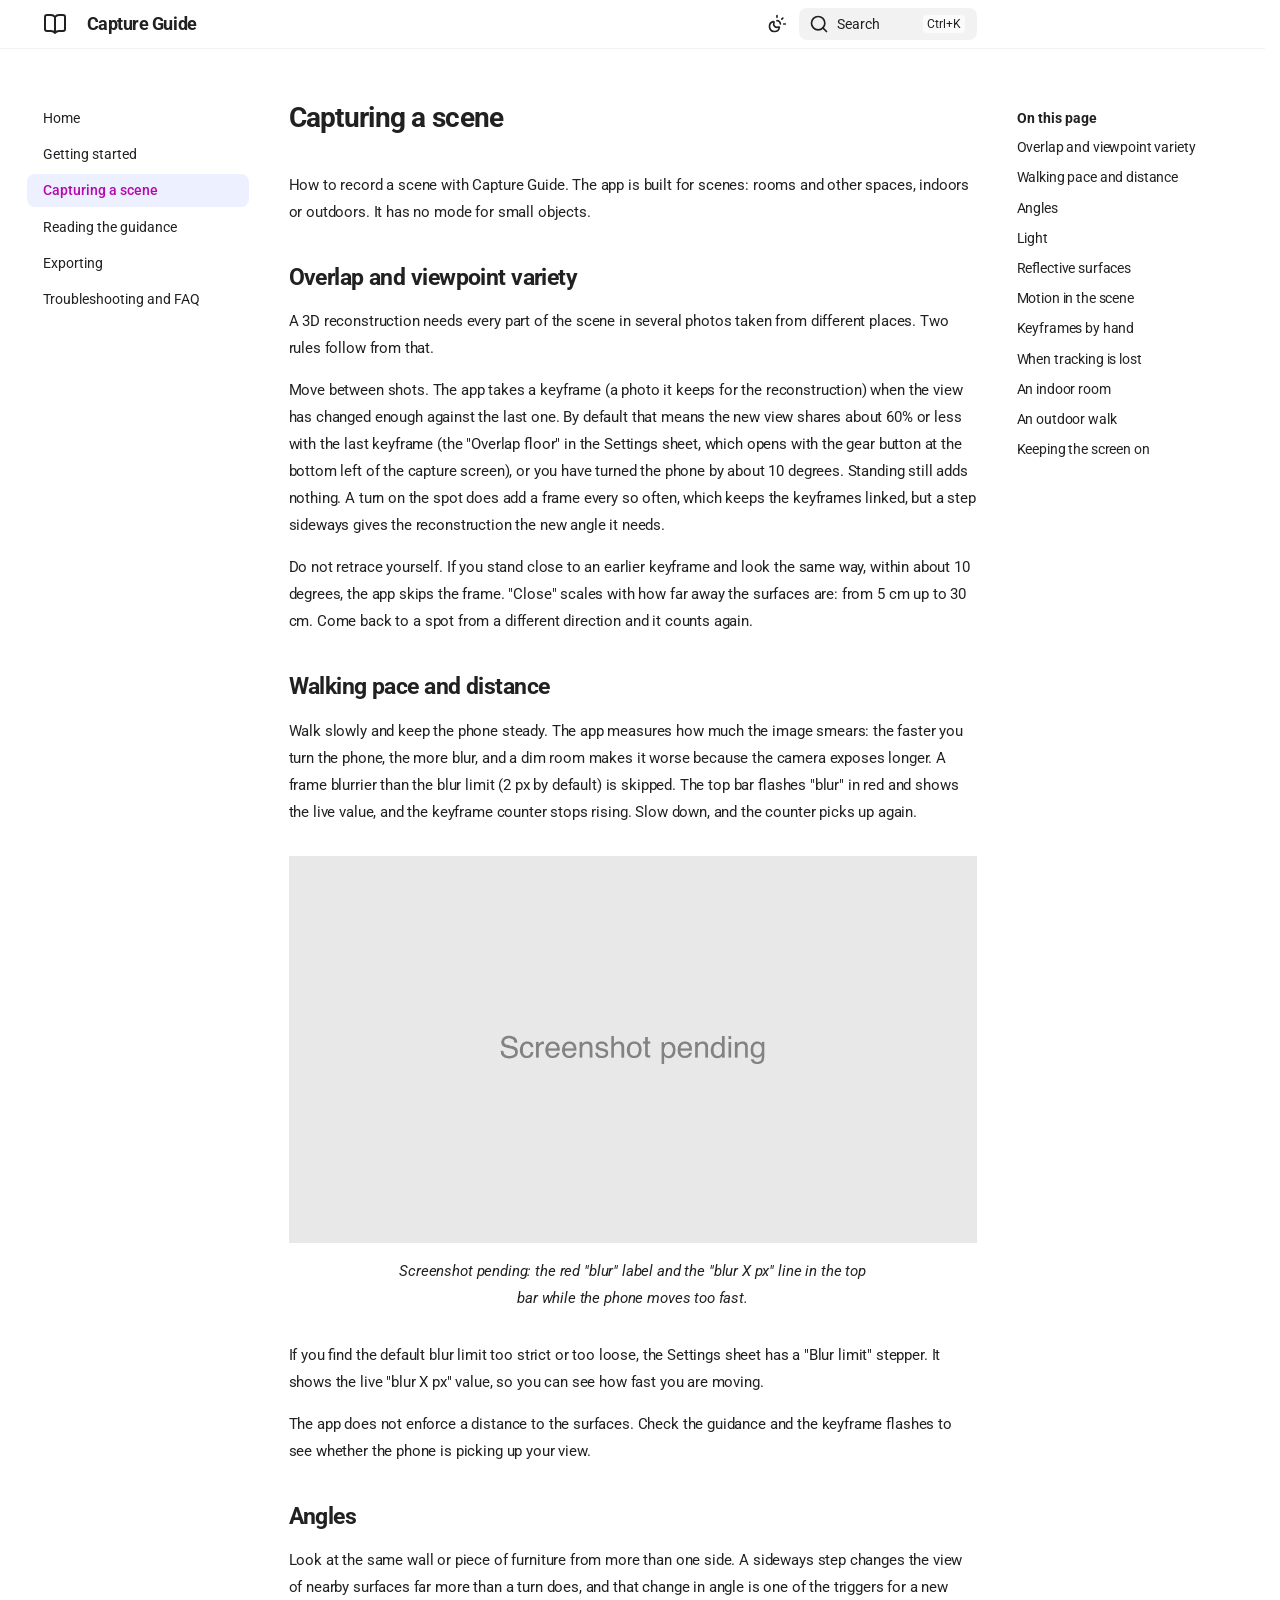
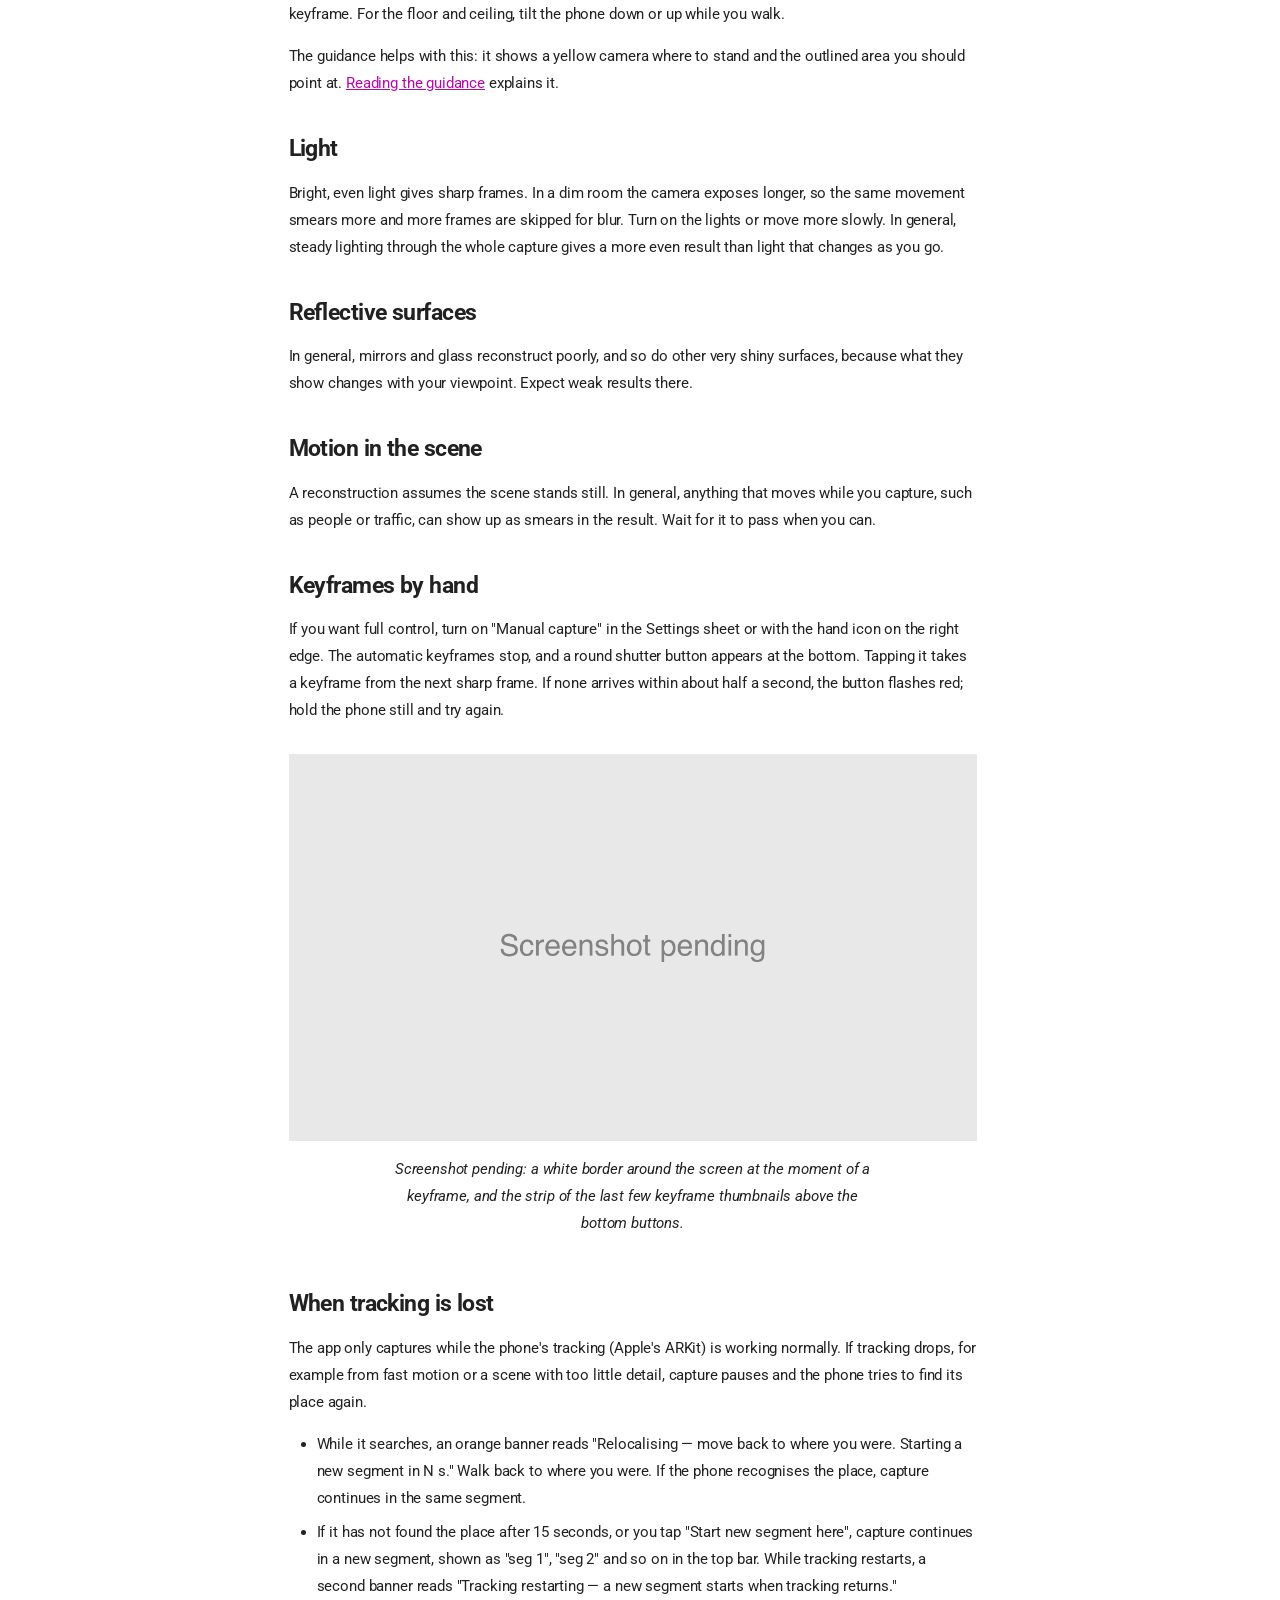
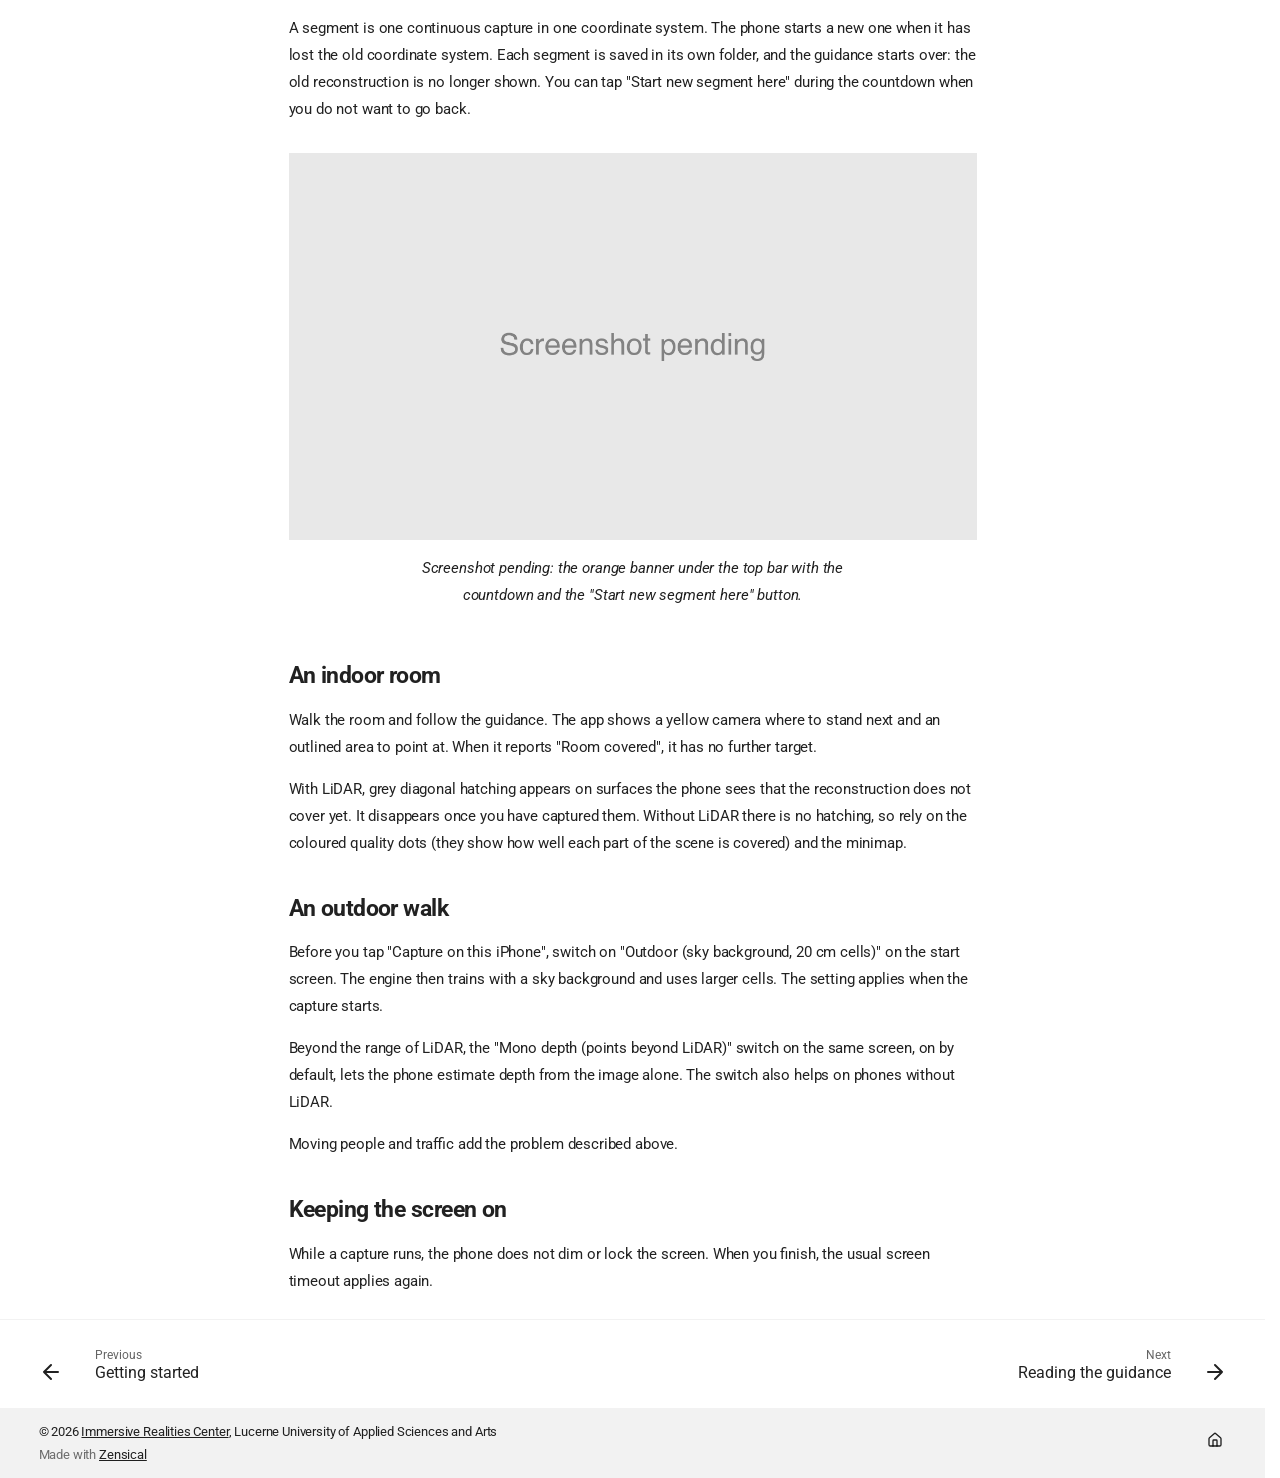
==== capturing/index.html @ 129e2738 "Publish ab36eaf" ====
<!doctype html>
<html lang="en" class="no-js">
  <head>
    
      <meta charset="utf-8">
      <meta name="viewport" content="width=device-width,initial-scale=1">
      
        <meta name="description" content="Live guidance on your iPhone for capturing scenes for 3D Gaussian Splatting.">
      
      
        <meta name="author" content="Immersive Realities Center, HSLU">
      
      
        <link rel="canonical" href="https://irc-hslu.github.io/capture-guide-docs/capturing/">
      
      
        <link rel="prev" href="../getting-started/">
      
      
        <link rel="next" href="../guidance/">
      
      
        
      
      
      <link rel="icon" href="../assets/favicon.svg">
      <meta name="generator" content="zensical-0.0.68">
    
    
      
        <title>Capturing a scene - Capture Guide</title>
      
    
    
      
        
      
      <link rel="stylesheet" href="../assets/stylesheets/modern/main.595f2bf5.min.css">
      
        
          
        
        <link rel="stylesheet" href="../assets/stylesheets/modern/palette.b27955a4.min.css">
      
      


    
    
      
    
    
      
        
        
        <link rel="preconnect" href="https://fonts.gstatic.com" crossorigin>
        <link rel="stylesheet" href="https://fonts.googleapis.com/css?family=Roboto:300,300i,400,400i,500,500i,700,700i%7CRoboto+Mono:400,400i,700,700i&amp;display=fallback">
        <style>:root{--md-text-font:"Roboto";--md-code-font:"Roboto Mono"}</style>
      
    
    
      <link rel="stylesheet" href="../stylesheets/irc.css">
    
    <script>__md_scope=new URL("..",location),__md_scope.pathname.endsWith("/")||(__md_scope=new URL(__md_scope.pathname+"/",location)),__md_hash=e=>[...e].reduce(((e,t)=>(e<<5)-e+t.charCodeAt(0)),0),__md_get=(e,t=localStorage,_=__md_scope)=>JSON.parse(t.getItem(_.pathname+"."+e)),__md_set=(e,t,_=localStorage,a=__md_scope)=>{try{_.setItem(a.pathname+"."+e,JSON.stringify(t))}catch(e){}},document.documentElement.setAttribute("data-platform",navigator.platform)</script>
    
      

    
    
  </head>
  
  
    
    
      
    
    
    
    
    <body dir="ltr" data-md-color-scheme="default" data-md-color-primary="custom" data-md-color-accent="custom">
  
    
    <input class="md-toggle" data-md-toggle="drawer" type="checkbox" id="__drawer" autocomplete="off">
    <input class="md-toggle" data-md-toggle="search" type="checkbox" id="__search" autocomplete="off">
    <label class="md-overlay" for="__drawer" aria-hidden="true"></label>
    <div data-md-component="skip">
      <a href="#__skip" class="md-skip">
        Skip to content
      </a>
    </div>
    <div data-md-component="announce">
      
    </div>
    
    
      

  

<header class="md-header md-header--shadow" data-md-component="header">
  <nav class="md-header__inner md-grid" aria-label="Header">
    <a href="./.." title="Capture Guide" class="md-header__button md-logo" aria-label="Capture Guide" data-md-component="logo">
      
  
  <svg xmlns="http://www.w3.org/2000/svg" fill="none" stroke="currentColor" stroke-linecap="round" stroke-linejoin="round" stroke-width="2" class="lucide lucide-book-open" viewBox="0 0 24 24"><path d="M12 5v16M20.001 19A2 2 0 0 0 22 17V5a2 2 0 0 0-1.999-2L16 3.002A5 5 0 0 0 12 5a5 5 0 0 0-4-2H4a2 2 0 0 0-2 2v12a2 2 0 0 0 1.999 2H8a5 5 0 0 1 4 2 5 5 0 0 1 4-2z"/></svg>

    </a>
    <label class="md-header__button md-icon" for="__drawer" aria-label="Navigation">
      
      <svg xmlns="http://www.w3.org/2000/svg" fill="none" stroke="currentColor" stroke-linecap="round" stroke-linejoin="round" stroke-width="2" class="lucide lucide-menu" viewBox="0 0 24 24"><path d="M4 5h16M4 12h16M4 19h16"/></svg>
    </label>
    <div class="md-header__title" data-md-component="header-title">
      <div class="md-header__ellipsis">
        <div class="md-header__topic">
          <span class="md-ellipsis">
            Capture Guide
          </span>
        </div>
        <div class="md-header__topic" data-md-component="header-topic">
          <span class="md-ellipsis">
            
              Capturing a scene
            
          </span>
        </div>
      </div>
    </div>
    
      
        <form class="md-header__option" data-md-component="palette">
  
    
    
    
    <input class="md-option" data-md-color-media="(prefers-color-scheme)" data-md-color-scheme="default" data-md-color-primary="custom" data-md-color-accent="custom"  aria-label="Switch to light mode"  type="radio" name="__palette" id="__palette_0">
    
      <label class="md-header__button md-icon" title="Switch to light mode" for="__palette_1" hidden>
        <svg xmlns="http://www.w3.org/2000/svg" fill="none" stroke="currentColor" stroke-linecap="round" stroke-linejoin="round" stroke-width="2" class="lucide lucide-sun-moon" viewBox="0 0 24 24"><path d="M12 2v2M14.837 16.385a6 6 0 1 1-7.223-7.222c.624-.147.97.66.715 1.248a4 4 0 0 0 5.26 5.259c.589-.255 1.396.09 1.248.715M16 12a4 4 0 0 0-4-4M19 5l-1.256 1.256M20 12h2"/></svg>
      </label>
    
  
    
    
    
    <input class="md-option" data-md-color-media="(prefers-color-scheme: light)" data-md-color-scheme="default" data-md-color-primary="custom" data-md-color-accent="custom"  aria-label="Switch to dark mode"  type="radio" name="__palette" id="__palette_1">
    
      <label class="md-header__button md-icon" title="Switch to dark mode" for="__palette_2" hidden>
        <svg xmlns="http://www.w3.org/2000/svg" fill="none" stroke="currentColor" stroke-linecap="round" stroke-linejoin="round" stroke-width="2" class="lucide lucide-sun" viewBox="0 0 24 24"><circle cx="12" cy="12" r="4"/><path d="M12 2v2M12 20v2M4.93 4.93l1.41 1.41M17.66 17.66l1.41 1.41M2 12h2M20 12h2M6.34 17.66l-1.41 1.41M19.07 4.93l-1.41 1.41"/></svg>
      </label>
    
  
    
    
    
    <input class="md-option" data-md-color-media="(prefers-color-scheme: dark)" data-md-color-scheme="slate" data-md-color-primary="custom" data-md-color-accent="custom"  aria-label="Switch to system preference"  type="radio" name="__palette" id="__palette_2">
    
      <label class="md-header__button md-icon" title="Switch to system preference" for="__palette_0" hidden>
        <svg xmlns="http://www.w3.org/2000/svg" fill="none" stroke="currentColor" stroke-linecap="round" stroke-linejoin="round" stroke-width="2" class="lucide lucide-moon" viewBox="0 0 24 24"><path d="M20.985 12.486a9 9 0 1 1-9.473-9.472c.405-.022.617.46.402.803a6 6 0 0 0 8.268 8.268c.344-.215.825-.004.803.401"/></svg>
      </label>
    
  
</form>
      
    
    
      <script>var palette=__md_get("__palette");if(palette&&palette.color){if("(prefers-color-scheme)"===palette.color.media){var media=matchMedia("(prefers-color-scheme: light)"),input=document.querySelector(media.matches?"[data-md-color-media='(prefers-color-scheme: light)']":"[data-md-color-media='(prefers-color-scheme: dark)']");palette.color.media=input.getAttribute("data-md-color-media"),palette.color.scheme=input.getAttribute("data-md-color-scheme"),palette.color.primary=input.getAttribute("data-md-color-primary"),palette.color.accent=input.getAttribute("data-md-color-accent")}for(var[key,value]of Object.entries(palette.color))document.body.setAttribute("data-md-color-"+key,value)}</script>
    
    
    
      
      
        <label class="md-header__button md-icon" for="__search" aria-label="Search">
          
          <svg xmlns="http://www.w3.org/2000/svg" fill="none" stroke="currentColor" stroke-linecap="round" stroke-linejoin="round" stroke-width="2" class="lucide lucide-search" viewBox="0 0 24 24"><path d="m21 21-4.34-4.34"/><circle cx="11" cy="11" r="8"/></svg>
        </label>
        <div class="md-search" data-md-component="search" role="dialog" aria-label="Search">
  <button type="button" class="md-search__button">
    Search
  </button>
</div>
      
    
    <div class="md-header__source">
      
    </div>
  </nav>
  
</header>
    
    <div class="md-container" data-md-component="container">
      
      
        
          
        
      
      <main class="md-main" data-md-component="main">
        <div class="md-main__inner md-grid">
          
            
              
              <div class="md-sidebar md-sidebar--primary" data-md-component="sidebar" data-md-type="navigation" >
                <div class="md-sidebar__scrollwrap">
                  <div class="md-sidebar__inner">
                    



<nav class="md-nav md-nav--primary" aria-label="Navigation" data-md-level="0">
  <label class="md-nav__title" for="__drawer">
    <a href="./.." title="Capture Guide" class="md-nav__button md-logo" aria-label="Capture Guide" data-md-component="logo">
      
  
  <svg xmlns="http://www.w3.org/2000/svg" fill="none" stroke="currentColor" stroke-linecap="round" stroke-linejoin="round" stroke-width="2" class="lucide lucide-book-open" viewBox="0 0 24 24"><path d="M12 5v16M20.001 19A2 2 0 0 0 22 17V5a2 2 0 0 0-1.999-2L16 3.002A5 5 0 0 0 12 5a5 5 0 0 0-4-2H4a2 2 0 0 0-2 2v12a2 2 0 0 0 1.999 2H8a5 5 0 0 1 4 2 5 5 0 0 1 4-2z"/></svg>

    </a>
    Capture Guide
  </label>
  
  <ul class="md-nav__list" data-md-scrollfix>
    
      
      
  
  
  
  
    <li class="md-nav__item">
      <a href="./.." class="md-nav__link">
        
  
  
  <span class="md-ellipsis">
    
  
  Home

    
  </span>
  
  

      </a>
    </li>
  

    
      
      
  
  
  
  
    <li class="md-nav__item">
      <a href="../getting-started/" class="md-nav__link">
        
  
  
  <span class="md-ellipsis">
    
  
  Getting started

    
  </span>
  
  

      </a>
    </li>
  

    
      
      
  
  
    
  
  
  
    <li class="md-nav__item md-nav__item--active">
      
      
      
      
        
      
      
        <label class="md-nav__link md-nav__link--active" for="__toc">
          
  
  
  <span class="md-ellipsis">
    
  
  Capturing a scene

    
  </span>
  
  

          <span class="md-nav__icon md-icon"></span>
        </label>
      
      <a href="././" class="md-nav__link md-nav__link--active">
        
  
  
  <span class="md-ellipsis">
    
  
  Capturing a scene

    
  </span>
  
  

      </a>
      
        


<nav class="md-nav md-nav--secondary" aria-label="On this page">
  
  
  
    
  
  
    <label class="md-nav__title" for="__toc">
      <span class="md-nav__icon md-icon"></span>
      On this page
    </label>
    <ul class="md-nav__list" data-md-component="toc" data-md-scrollfix>
      
        <li class="md-nav__item">
  <a href="#overlap-and-viewpoint-variety" class="md-nav__link">
    <span class="md-ellipsis">
      <span class="md-typeset">
        Overlap and viewpoint variety
      </span>
    </span>
  </a>
  
</li>
      
        <li class="md-nav__item">
  <a href="#walking-pace-and-distance" class="md-nav__link">
    <span class="md-ellipsis">
      <span class="md-typeset">
        Walking pace and distance
      </span>
    </span>
  </a>
  
</li>
      
        <li class="md-nav__item">
  <a href="#angles" class="md-nav__link">
    <span class="md-ellipsis">
      <span class="md-typeset">
        Angles
      </span>
    </span>
  </a>
  
</li>
      
        <li class="md-nav__item">
  <a href="#light" class="md-nav__link">
    <span class="md-ellipsis">
      <span class="md-typeset">
        Light
      </span>
    </span>
  </a>
  
</li>
      
        <li class="md-nav__item">
  <a href="#reflective-surfaces" class="md-nav__link">
    <span class="md-ellipsis">
      <span class="md-typeset">
        Reflective surfaces
      </span>
    </span>
  </a>
  
</li>
      
        <li class="md-nav__item">
  <a href="#motion-in-the-scene" class="md-nav__link">
    <span class="md-ellipsis">
      <span class="md-typeset">
        Motion in the scene
      </span>
    </span>
  </a>
  
</li>
      
        <li class="md-nav__item">
  <a href="#keyframes-by-hand" class="md-nav__link">
    <span class="md-ellipsis">
      <span class="md-typeset">
        Keyframes by hand
      </span>
    </span>
  </a>
  
</li>
      
        <li class="md-nav__item">
  <a href="#when-tracking-is-lost" class="md-nav__link">
    <span class="md-ellipsis">
      <span class="md-typeset">
        When tracking is lost
      </span>
    </span>
  </a>
  
</li>
      
        <li class="md-nav__item">
  <a href="#an-indoor-room" class="md-nav__link">
    <span class="md-ellipsis">
      <span class="md-typeset">
        An indoor room
      </span>
    </span>
  </a>
  
</li>
      
        <li class="md-nav__item">
  <a href="#an-outdoor-walk" class="md-nav__link">
    <span class="md-ellipsis">
      <span class="md-typeset">
        An outdoor walk
      </span>
    </span>
  </a>
  
</li>
      
        <li class="md-nav__item">
  <a href="#keeping-the-screen-on" class="md-nav__link">
    <span class="md-ellipsis">
      <span class="md-typeset">
        Keeping the screen on
      </span>
    </span>
  </a>
  
</li>
      
    </ul>
  
</nav>
      
    </li>
  

    
      
      
  
  
  
  
    <li class="md-nav__item">
      <a href="../guidance/" class="md-nav__link">
        
  
  
  <span class="md-ellipsis">
    
  
  Reading the guidance

    
  </span>
  
  

      </a>
    </li>
  

    
      
      
  
  
  
  
    <li class="md-nav__item">
      <a href="../exporting/" class="md-nav__link">
        
  
  
  <span class="md-ellipsis">
    
  
  Exporting

    
  </span>
  
  

      </a>
    </li>
  

    
      
      
  
  
  
  
    <li class="md-nav__item">
      <a href="../troubleshooting/" class="md-nav__link">
        
  
  
  <span class="md-ellipsis">
    
  
  Troubleshooting and FAQ

    
  </span>
  
  

      </a>
    </li>
  

    
  </ul>
</nav>
                  </div>
                </div>
              </div>
            
            
              
              <div class="md-sidebar md-sidebar--secondary" data-md-component="sidebar" data-md-type="toc" >
                <div class="md-sidebar__scrollwrap">
                  
                    
                    
                    
                      
                    
                    
                      <input class="md-nav__toggle md-toggle" type="checkbox" id="__toc">
                      <div class="md-sidebar-button__wrapper">
                        <label class="md-sidebar-button" for="__toc"></label>
                      </div>
                    
                  
                  <div class="md-sidebar__inner">
                    


<nav class="md-nav md-nav--secondary" aria-label="On this page">
  
  
  
    
  
  
    <label class="md-nav__title" for="__toc">
      <span class="md-nav__icon md-icon"></span>
      On this page
    </label>
    <ul class="md-nav__list" data-md-component="toc" data-md-scrollfix>
      
        <li class="md-nav__item">
  <a href="#overlap-and-viewpoint-variety" class="md-nav__link">
    <span class="md-ellipsis">
      <span class="md-typeset">
        Overlap and viewpoint variety
      </span>
    </span>
  </a>
  
</li>
      
        <li class="md-nav__item">
  <a href="#walking-pace-and-distance" class="md-nav__link">
    <span class="md-ellipsis">
      <span class="md-typeset">
        Walking pace and distance
      </span>
    </span>
  </a>
  
</li>
      
        <li class="md-nav__item">
  <a href="#angles" class="md-nav__link">
    <span class="md-ellipsis">
      <span class="md-typeset">
        Angles
      </span>
    </span>
  </a>
  
</li>
      
        <li class="md-nav__item">
  <a href="#light" class="md-nav__link">
    <span class="md-ellipsis">
      <span class="md-typeset">
        Light
      </span>
    </span>
  </a>
  
</li>
      
        <li class="md-nav__item">
  <a href="#reflective-surfaces" class="md-nav__link">
    <span class="md-ellipsis">
      <span class="md-typeset">
        Reflective surfaces
      </span>
    </span>
  </a>
  
</li>
      
        <li class="md-nav__item">
  <a href="#motion-in-the-scene" class="md-nav__link">
    <span class="md-ellipsis">
      <span class="md-typeset">
        Motion in the scene
      </span>
    </span>
  </a>
  
</li>
      
        <li class="md-nav__item">
  <a href="#keyframes-by-hand" class="md-nav__link">
    <span class="md-ellipsis">
      <span class="md-typeset">
        Keyframes by hand
      </span>
    </span>
  </a>
  
</li>
      
        <li class="md-nav__item">
  <a href="#when-tracking-is-lost" class="md-nav__link">
    <span class="md-ellipsis">
      <span class="md-typeset">
        When tracking is lost
      </span>
    </span>
  </a>
  
</li>
      
        <li class="md-nav__item">
  <a href="#an-indoor-room" class="md-nav__link">
    <span class="md-ellipsis">
      <span class="md-typeset">
        An indoor room
      </span>
    </span>
  </a>
  
</li>
      
        <li class="md-nav__item">
  <a href="#an-outdoor-walk" class="md-nav__link">
    <span class="md-ellipsis">
      <span class="md-typeset">
        An outdoor walk
      </span>
    </span>
  </a>
  
</li>
      
        <li class="md-nav__item">
  <a href="#keeping-the-screen-on" class="md-nav__link">
    <span class="md-ellipsis">
      <span class="md-typeset">
        Keeping the screen on
      </span>
    </span>
  </a>
  
</li>
      
    </ul>
  
</nav>
                  </div>
                </div>
              </div>
            
          
          
            <div class="md-content" data-md-component="content">
              
              <article class="md-content__inner md-typeset">
                <a id="__skip" tabindex="-1"></a>
                
                  


<h1 id="capturing-a-scene">Capturing a scene</h1>
<p>How to record a scene with Capture Guide. The app is built for scenes: rooms and other spaces, indoors or outdoors. It has no mode for small objects.</p>
<h2 id="overlap-and-viewpoint-variety">Overlap and viewpoint variety</h2>
<p>A 3D reconstruction needs every part of the scene in several photos taken from different places. Two rules follow from that.</p>
<p>Move between shots. The app takes a keyframe (a photo it keeps for the reconstruction) when the view has changed enough against the last one. By default that means the new view shares about 60% or less with the last keyframe (the "Overlap floor" in the Settings sheet, which opens with the gear button at the bottom left of the capture screen), or you have turned the phone by about 10 degrees. Standing still adds nothing. A turn on the spot does add a frame every so often, which keeps the keyframes linked, but a step sideways gives the reconstruction the new angle it needs.</p>
<p>Do not retrace yourself. If you stand close to an earlier keyframe and look the same way, within about 10 degrees, the app skips the frame. "Close" scales with how far away the surfaces are: from 5 cm up to 30 cm. Come back to a spot from a different direction and it counts again.</p>
<h2 id="walking-pace-and-distance">Walking pace and distance</h2>
<p>Walk slowly and keep the phone steady. The app measures how much the image smears: the faster you turn the phone, the more blur, and a dim room makes it worse because the camera exposes longer. A frame blurrier than the blur limit (2 px by default) is skipped. The top bar flashes "blur" in red and shows the live value, and the keyframe counter stops rising. Slow down, and the counter picks up again.</p>
<figure>
<p><img alt="Red blur flash in the top bar after a fast pan" loading="lazy" src="../img/capturing-blur-flash.png" /></p>
<figcaption>
<p>Screenshot pending: the red "blur" label and the "blur X px" line in the top bar while the phone moves too fast.</p>
</figcaption>
</figure>
<p>If you find the default blur limit too strict or too loose, the Settings sheet has a "Blur limit" stepper. It shows the live "blur X px" value, so you can see how fast you are moving.</p>
<p>The app does not enforce a distance to the surfaces. Check the guidance and the keyframe flashes to see whether the phone is picking up your view.</p>
<h2 id="angles">Angles</h2>
<p>Look at the same wall or piece of furniture from more than one side. A sideways step changes the view of nearby surfaces far more than a turn does, and that change in angle is one of the triggers for a new keyframe. For the floor and ceiling, tilt the phone down or up while you walk.</p>
<p>The guidance helps with this: it shows a yellow camera where to stand and the outlined area you should point at. <a href="../guidance/">Reading the guidance</a> explains it.</p>
<h2 id="light">Light</h2>
<p>Bright, even light gives sharp frames. In a dim room the camera exposes longer, so the same movement smears more and more frames are skipped for blur. Turn on the lights or move more slowly. In general, steady lighting through the whole capture gives a more even result than light that changes as you go.</p>
<h2 id="reflective-surfaces">Reflective surfaces</h2>
<p>In general, mirrors and glass reconstruct poorly, and so do other very shiny surfaces, because what they show changes with your viewpoint. Expect weak results there.</p>
<h2 id="motion-in-the-scene">Motion in the scene</h2>
<p>A reconstruction assumes the scene stands still. In general, anything that moves while you capture, such as people or traffic, can show up as smears in the result. Wait for it to pass when you can.</p>
<h2 id="keyframes-by-hand">Keyframes by hand</h2>
<p>If you want full control, turn on "Manual capture" in the Settings sheet or with the hand icon on the right edge. The automatic keyframes stop, and a round shutter button appears at the bottom. Tapping it takes a keyframe from the next sharp frame. If none arrives within about half a second, the button flashes red; hold the phone still and try again.</p>
<figure>
<p><img alt="Keyframe flash and thumbnails while walking" loading="lazy" src="../img/capturing-keyframe-pulse.png" /></p>
<figcaption>
<p>Screenshot pending: a white border around the screen at the moment of a keyframe, and the strip of the last few keyframe thumbnails above the bottom buttons.</p>
</figcaption>
</figure>
<h2 id="when-tracking-is-lost">When tracking is lost</h2>
<p>The app only captures while the phone's tracking (Apple's ARKit) is working normally. If tracking drops, for example from fast motion or a scene with too little detail, capture pauses and the phone tries to find its place again.</p>
<ul>
<li>While it searches, an orange banner reads "Relocalising — move back to where you were. Starting a new segment in N s." Walk back to where you were. If the phone recognises the place, capture continues in the same segment.</li>
<li>If it has not found the place after 15 seconds, or you tap "Start new segment here", capture continues in a new segment, shown as "seg 1", "seg 2" and so on in the top bar. While tracking restarts, a second banner reads "Tracking restarting — a new segment starts when tracking returns."</li>
</ul>
<p>A segment is one continuous capture in one coordinate system. The phone starts a new one when it has lost the old coordinate system. Each segment is saved in its own folder, and the guidance starts over: the old reconstruction is no longer shown. You can tap "Start new segment here" during the countdown when you do not want to go back.</p>
<figure>
<p><img alt="Orange relocalising banner with the start new segment button" loading="lazy" src="../img/capturing-relocalising.png" /></p>
<figcaption>
<p>Screenshot pending: the orange banner under the top bar with the countdown and the "Start new segment here" button.</p>
</figcaption>
</figure>
<h2 id="an-indoor-room">An indoor room</h2>
<p>Walk the room and follow the guidance. The app shows a yellow camera where to stand next and an outlined area to point at. When it reports "Room covered", it has no further target.</p>
<p>With LiDAR, grey diagonal hatching appears on surfaces the phone sees that the reconstruction does not cover yet. It disappears once you have captured them. Without LiDAR there is no hatching, so rely on the coloured quality dots (they show how well each part of the scene is covered) and the minimap.</p>
<h2 id="an-outdoor-walk">An outdoor walk</h2>
<p>Before you tap "Capture on this iPhone", switch on "Outdoor (sky background, 20 cm cells)" on the start screen. The engine then trains with a sky background and uses larger cells. The setting applies when the capture starts.</p>
<p>Beyond the range of LiDAR, the "Mono depth (points beyond LiDAR)" switch on the same screen, on by default, lets the phone estimate depth from the image alone. The switch also helps on phones without LiDAR.</p>
<p>Moving people and traffic add the problem described above.</p>
<h2 id="keeping-the-screen-on">Keeping the screen on</h2>
<p>While a capture runs, the phone does not dim or lock the screen. When you finish, the usual screen timeout applies again.</p>














                
              </article>
            </div>
          
          
<script>var target=document.getElementById(location.hash.slice(1));target&&target.name&&(target.checked=target.name.startsWith("__tabbed_"))</script>
        </div>
        
          <button type="button" class="md-top md-icon" data-md-component="top" hidden>
  
  <svg xmlns="http://www.w3.org/2000/svg" fill="none" stroke="currentColor" stroke-linecap="round" stroke-linejoin="round" stroke-width="2" class="lucide lucide-circle-arrow-up" viewBox="0 0 24 24"><circle cx="12" cy="12" r="10"/><path d="m16 12-4-4-4 4M12 16V8"/></svg>
  Back to top
</button>
        
      </main>
      
        <footer class="md-footer">
  
    
      
      <nav class="md-footer__inner md-grid" aria-label="Footer" >
        
          
          <a href="../getting-started/" class="md-footer__link md-footer__link--prev" aria-label="Previous: Getting started">
            <div class="md-footer__button md-icon">
              
              <svg xmlns="http://www.w3.org/2000/svg" fill="none" stroke="currentColor" stroke-linecap="round" stroke-linejoin="round" stroke-width="2" class="lucide lucide-arrow-left" viewBox="0 0 24 24"><path d="m12 19-7-7 7-7M19 12H5"/></svg>
            </div>
            <div class="md-footer__title">
              <span class="md-footer__direction">
                Previous
              </span>
              <div class="md-ellipsis">
                Getting started
              </div>
            </div>
          </a>
        
        
          
          <a href="../guidance/" class="md-footer__link md-footer__link--next" aria-label="Next: Reading the guidance">
            <div class="md-footer__title">
              <span class="md-footer__direction">
                Next
              </span>
              <div class="md-ellipsis">
                Reading the guidance
              </div>
            </div>
            <div class="md-footer__button md-icon">
              
              <svg xmlns="http://www.w3.org/2000/svg" fill="none" stroke="currentColor" stroke-linecap="round" stroke-linejoin="round" stroke-width="2" class="lucide lucide-arrow-right" viewBox="0 0 24 24"><path d="M5 12h14M12 5l7 7-7 7"/></svg>
            </div>
          </a>
        
      </nav>
    
  
  <div class="md-footer-meta md-typeset">
    <div class="md-footer-meta__inner md-grid">
      <div class="md-copyright">
  
    <div class="md-copyright__highlight">
      © 2026 <a href="https://irc-hslu.github.io/">Immersive Realities Center</a>, Lucerne University of Applied Sciences and Arts
    </div>
  
  
    Made with
    <a href="https://zensical.org/" target="_blank" rel="noopener">
      Zensical
    </a>
  
</div>
      
        
<div class="md-social">
  
    
    
    
    
    <a href="https://irc-hslu.github.io/" target="_blank" rel="noopener" title="Immersive Realities Center" class="md-social__link">
      <svg xmlns="http://www.w3.org/2000/svg" fill="none" stroke="currentColor" stroke-linecap="round" stroke-linejoin="round" stroke-width="2" class="lucide lucide-house" viewBox="0 0 24 24"><path d="M15 21v-8a1 1 0 0 0-1-1h-4a1 1 0 0 0-1 1v8"/><path d="M3 10a2 2 0 0 1 .709-1.528l7-6a2 2 0 0 1 2.582 0l7 6A2 2 0 0 1 21 10v9a2 2 0 0 1-2 2H5a2 2 0 0 1-2-2z"/></svg>
    </a>
  
</div>
      
    </div>
  </div>
</footer>
      
    </div>
    <div class="md-dialog" data-md-component="dialog" role="status" aria-atomic="true">
      <div class="md-dialog__inner md-typeset"></div>
    </div>
    
    
    
      
      
      
      
        
        
      <script id="__config" type="application/json">{"annotate":null,"base":"..","features":["navigation.footer","navigation.top","toc.follow","content.code.copy"],"redirect":null,"search":"../assets/javascripts/workers/search.7d14d953.min.js","tags":null,"translations":{"clipboard.copied":"Copied to clipboard","clipboard.copy":"Copy to clipboard","clipboard.error":"Could not copy to clipboard","search.result.more.one":"1 more on this page","search.result.more.other":"# more on this page","search.result.none":"No matching documents","search.result.one":"1 matching document","search.result.other":"# matching documents","search.result.placeholder":"Type to start searching","search.result.term.missing":"Missing","select.version":"Select version"},"version":null}</script>
    
    
      <script src="../assets/javascripts/bundle.3c842f4c.min.js"></script>
      
    
  </body>
</html>
---- assets/stylesheets/modern/main.595f2bf5.min.css ----
@charset "UTF-8";html{box-sizing:border-box;-webkit-text-size-adjust:none;-moz-text-size-adjust:none;text-size-adjust:none}*,:after,:before{box-sizing:inherit}@media(prefers-reduced-motion){*,:after,:before{transition:none!important}}body{margin:0;-webkit-font-smoothing:antialiased;-moz-osx-font-smoothing:grayscale;--md-text-font-family:var(--md-text-font, _),
    -apple-system, BlinkMacSystemFont, Helvetica, Arial, sans-serif;--md-code-font-family:var(--md-code-font, _),
    SFMono-Regular, Consolas, Menlo, monospace}.md-typeset code:not(.focus-visible),a,button,input,label{-webkit-tap-highlight-color:transparent}a{color:inherit;text-decoration:none}hr{box-sizing:initial;display:block;height:.05rem;padding:0;overflow:visible;border:0}small{font-size:80%}sub,sup{line-height:1em}img{border-style:none}table{border-spacing:0;border-collapse:initial}td,th{font-weight:400;vertical-align:top}button{padding:0;margin:0;font-family:inherit;font-size:inherit;background:#0000;border:0}input{border:0;outline:none}:root{--md-primary-fg-color:#4051b5;--md-primary-fg-color--light:#5d6cc0;--md-primary-fg-color--dark:#303fa1;--md-primary-bg-color:#fff;--md-primary-bg-color--light:#ffffffb3;--md-accent-fg-color:#526cfe;--md-accent-fg-color--transparent:#526cfe1a;--md-accent-bg-color:#fff;--md-accent-bg-color--light:#ffffffb3;--md-typeset-table-sort-icon:url('data:image/svg+xml;charset=utf-8,<svg xmlns="http://www.w3.org/2000/svg" fill="none" stroke="currentColor" stroke-linecap="round" stroke-linejoin="round" stroke-width="2" class="lucide lucide-arrow-down-up" viewBox="0 0 24 24"><path d="m3 16 4 4 4-4m-4 4V4m14 4-4-4-4 4m4-4v16"/></svg>');--md-typeset-table-sort-icon--asc:url('data:image/svg+xml;charset=utf-8,<svg xmlns="http://www.w3.org/2000/svg" fill="none" stroke="currentColor" stroke-linecap="round" stroke-linejoin="round" stroke-width="2" class="lucide lucide-arrow-down-narrow-wide" viewBox="0 0 24 24"><path d="m3 16 4 4 4-4m-4 4V4m4 0h4m-4 4h7m-7 4h10"/></svg>');--md-typeset-table-sort-icon--desc:url('data:image/svg+xml;charset=utf-8,<svg xmlns="http://www.w3.org/2000/svg" fill="none" stroke="currentColor" stroke-linecap="round" stroke-linejoin="round" stroke-width="2" class="lucide lucide-arrow-up-narrow-wide" viewBox="0 0 24 24"><path d="m3 8 4-4 4 4M7 4v16m4-8h4m-4 4h7m-7 4h10"/></svg>');--md-typeset-preview-icon:url('data:image/svg+xml;charset=utf-8,<svg xmlns="http://www.w3.org/2000/svg" fill="none" stroke="currentColor" stroke-linecap="round" stroke-linejoin="round" stroke-width="2" class="lucide lucide-mouse-pointer-2" viewBox="0 0 24 24"><path d="M4.037 4.688a.495.495 0 0 1 .651-.651l16 6.5a.5.5 0 0 1-.063.947l-6.124 1.58a2 2 0 0 0-1.438 1.435l-1.579 6.126a.5.5 0 0 1-.947.063z"/></svg>')}[data-md-color-scheme=default]{color-scheme:light}[data-md-color-scheme=default] img[src$="#gh-dark-mode-only"],[data-md-color-scheme=default] img[src$="#only-dark"]{display:none}:root,[data-md-color-scheme=default]{--md-hue:225deg;--md-default-fg-color:#000000de;--md-default-fg-color--light:#0000008c;--md-default-fg-color--lighter:#00000052;--md-default-fg-color--lightest:#0000000d;--md-default-bg-color:#fff;--md-default-bg-color--light:#ffffffb3;--md-default-bg-color--lighter:#ffffff4d;--md-default-bg-color--lightest:#ffffff1f;--md-code-fg-color:#36464e;--md-code-bg-color:#f5f5f5;--md-code-bg-color--light:#f5f5f5b3;--md-code-bg-color--lighter:#f5f5f54d;--md-code-hl-color:#4287ff;--md-code-hl-color--light:#4287ff1a;--md-code-hl-number-color:#d52a2a;--md-code-hl-special-color:#db1457;--md-code-hl-function-color:#a846b9;--md-code-hl-constant-color:#6e59d9;--md-code-hl-keyword-color:#3f6ec6;--md-code-hl-string-color:#1c7d4d;--md-code-hl-name-color:var(--md-code-fg-color);--md-code-hl-operator-color:var(--md-default-fg-color--light);--md-code-hl-punctuation-color:var(--md-default-fg-color--light);--md-code-hl-comment-color:var(--md-default-fg-color--light);--md-code-hl-generic-color:var(--md-default-fg-color--light);--md-code-hl-variable-color:var(--md-default-fg-color--light);--md-typeset-color:var(--md-default-fg-color);--md-typeset-a-color:var(--md-primary-fg-color);--md-typeset-del-color:#f5503d26;--md-typeset-ins-color:#0bd57026;--md-typeset-kbd-color:#fafafa;--md-typeset-kbd-accent-color:#fff;--md-typeset-kbd-border-color:#b8b8b8;--md-typeset-mark-color:#ffff0080;--md-typeset-table-color:#0000001f;--md-typeset-table-color--light:#00000009;--md-admonition-fg-color:var(--md-default-fg-color);--md-admonition-bg-color:var(--md-default-bg-color);--md-warning-fg-color:#000000de;--md-warning-bg-color:#ff9;--md-shadow-z1:0 0.2rem 0.5rem #0000000d,
    0 0 0.05rem #0000001a;--md-shadow-z2:0 0.2rem 0.5rem #0000001a,
    0 0 0.05rem #00000040;--md-shadow-z3:0 0.2rem 0.5rem #0003,
    0 0 0.05rem #00000059;--color-foreground:0 0 0;--color-background:255 255 255;--color-background-subtle:240 240 240;--color-backdrop:255 255 255}.md-icon svg{display:block;width:1.2rem;height:1.2rem;fill:currentcolor}.md-icon svg.lucide{fill:#0000;stroke:currentcolor}aside,body,input{font-family:var(--md-text-font-family);font-feature-settings:"kern","liga";color:var(--md-typeset-color)}code,kbd,pre{font-family:var(--md-code-font-family);font-feature-settings:"kern"}.md-typeset{font-size:.75rem;line-height:1.8;letter-spacing:-.01em;overflow-wrap:break-word;-webkit-print-color-adjust:exact;color-adjust:exact}@media print{.md-typeset{font-size:.68rem}.md-typeset code,.md-typeset kbd,.md-typeset pre{white-space:pre-wrap}}.md-typeset blockquote,.md-typeset dl,.md-typeset figure,.md-typeset ol,.md-typeset pre,.md-typeset ul{margin-top:1em;margin-bottom:1em}.md-typeset h1{margin:0 0 1.25em;font-size:1.875em;line-height:1.3;color:var(--md-default-fg-color)}.md-typeset h1,.md-typeset h2{font-weight:700;letter-spacing:-.025em}.md-typeset h2{margin:1.6em 0 .64em;font-size:1.5em;line-height:1.4}.md-typeset h3{margin:1.6em 0 .8em;font-size:1.25em;font-weight:700;line-height:1.5;letter-spacing:-.01em}.md-typeset h2+h3{margin-top:.8em}.md-typeset h4{margin:1em 0;font-weight:700;letter-spacing:-.01em}.md-typeset h5,.md-typeset h6{margin:1.25em 0;font-size:.8em;font-weight:700;color:var(--md-default-fg-color--light);letter-spacing:-.01em}.md-typeset h5{text-transform:uppercase}.md-typeset h5 code{text-transform:none}.md-typeset hr{display:flow-root;margin:1.5em 0;border-bottom:.05rem solid var(--md-default-fg-color--lightest)}.md-typeset a{color:var(--md-typeset-a-color);text-decoration:underline;word-break:break-word}.md-typeset a,.md-typeset a:before{transition:color 125ms}.md-typeset a:focus,.md-typeset a:hover{color:var(--md-accent-fg-color)}.md-typeset a:focus code,.md-typeset a:hover code{color:var(--md-accent-fg-color);background-color:var(--md-accent-fg-color--transparent)}.md-typeset a code{color:var(--md-typeset-a-color)}.md-typeset a.focus-visible{outline-color:var(--md-accent-fg-color);outline-offset:.2rem}.md-typeset code,.md-typeset kbd,.md-typeset pre{font-variant-ligatures:none;color:var(--md-code-fg-color);direction:ltr;transition:background-color 125ms}.md-typeset code{padding:.2em .4em;font-size:.8533333333em;word-break:break-word;background-color:var(--md-code-bg-color);border-radius:.2rem;-webkit-box-decoration-break:clone;box-decoration-break:clone;transition:color 125ms,background-color 125ms}.md-typeset code:not(.focus-visible){outline:none}.md-typeset pre{position:relative;display:flow-root;line-height:1.5}.md-typeset pre>code{display:block;padding:.8203125em 1.25em;margin:0;overflow:auto;word-break:normal;touch-action:auto;scrollbar-color:var(--md-default-fg-color--lighter) #0000;scrollbar-width:thin;border-radius:.4rem;outline-color:var(--md-accent-fg-color);box-shadow:none;-webkit-box-decoration-break:slice;box-decoration-break:slice}.md-typeset pre>code:hover{scrollbar-color:var(--md-accent-fg-color) #0000}.md-typeset pre>code::-webkit-scrollbar{width:.2rem;height:.2rem}.md-typeset pre>code::-webkit-scrollbar-thumb{background-color:var(--md-default-fg-color--lighter)}.md-typeset pre>code::-webkit-scrollbar-thumb:hover{background-color:var(--md-accent-fg-color)}.md-typeset kbd{display:inline-block;padding:0 .6666666667em;font-size:.75em;color:var(--md-default-fg-color);word-break:break-word;vertical-align:text-top;border-radius:.2rem;background-color:var(--md-default-bg-color);box-shadow:0 0 0 .05rem var(--md-typeset-kbd-border-color),0 .15rem 0 var(--md-typeset-kbd-border-color)}.md-typeset mark{color:inherit;word-break:break-word;background-color:var(--md-typeset-mark-color);-webkit-box-decoration-break:clone;box-decoration-break:clone}.md-typeset abbr{text-decoration:none;cursor:help;border-bottom:.05rem dotted var(--md-default-fg-color--light)}.md-typeset [data-preview]{position:relative}[dir=ltr] .md-typeset [data-preview]:after{margin-left:.125em}[dir=rtl] .md-typeset [data-preview]:after{margin-right:.125em}.md-typeset [data-preview]:after{display:inline-block;width:.8em;height:.8em;vertical-align:text-top;content:"";background-color:currentcolor;-webkit-mask-image:var(--md-typeset-preview-icon);mask-image:var(--md-typeset-preview-icon);-webkit-mask-repeat:no-repeat;mask-repeat:no-repeat;-webkit-mask-size:contain;mask-size:contain;transition:background-color 125ms}.md-typeset small{opacity:.75}[dir=ltr] .md-typeset sub,[dir=ltr] .md-typeset sup{margin-left:.078125em}[dir=rtl] .md-typeset sub,[dir=rtl] .md-typeset sup{margin-right:.078125em}[dir=ltr] .md-typeset blockquote{padding-left:.6rem;border-left:.2rem solid var(--md-default-fg-color--lighter)}[dir=rtl] .md-typeset blockquote{padding-right:.6rem;border-right:.2rem solid var(--md-default-fg-color--lighter)}.md-typeset blockquote{margin-left:0;margin-right:0;color:var(--md-default-fg-color--light)}.md-typeset ul{list-style-type:disc}.md-typeset ul[type]{list-style-type:revert-layer}[dir=ltr] .md-typeset ol,[dir=ltr] .md-typeset ul{margin-left:.625em}[dir=rtl] .md-typeset ol,[dir=rtl] .md-typeset ul{margin-right:.625em}.md-typeset ol,.md-typeset ul{padding:0}.md-typeset ol:not([hidden]),.md-typeset ul:not([hidden]){display:flow-root}.md-typeset ol ol,.md-typeset ul ol{list-style-type:lower-alpha}.md-typeset ol ol ol,.md-typeset ul ol ol{list-style-type:lower-roman}.md-typeset ol ol ol ol,.md-typeset ul ol ol ol{list-style-type:upper-alpha}.md-typeset ol ol ol ol ol,.md-typeset ul ol ol ol ol{list-style-type:upper-roman}.md-typeset ol[type],.md-typeset ul[type]{list-style-type:revert-layer}[dir=ltr] .md-typeset ol li,[dir=ltr] .md-typeset ul li{margin-left:1.25em}[dir=rtl] .md-typeset ol li,[dir=rtl] .md-typeset ul li{margin-right:1.25em}.md-typeset ol li,.md-typeset ul li{margin-bottom:.5em}.md-typeset ol li blockquote,.md-typeset ol li p,.md-typeset ul li blockquote,.md-typeset ul li p{margin:.5em 0}.md-typeset ol li:last-child,.md-typeset ul li:last-child{margin-bottom:0}[dir=ltr] .md-typeset ol li ol,[dir=ltr] .md-typeset ol li ul,[dir=ltr] .md-typeset ul li ol,[dir=ltr] .md-typeset ul li ul{margin-left:.625em}[dir=rtl] .md-typeset ol li ol,[dir=rtl] .md-typeset ol li ul,[dir=rtl] .md-typeset ul li ol,[dir=rtl] .md-typeset ul li ul{margin-right:.625em}.md-typeset ol li ol,.md-typeset ol li ul,.md-typeset ul li ol,.md-typeset ul li ul{margin-top:.5em;margin-bottom:.5em}[dir=ltr] .md-typeset dd{margin-left:1.875em}[dir=rtl] .md-typeset dd{margin-right:1.875em}.md-typeset dd{margin-top:1em;margin-bottom:1.5em}.md-typeset img,.md-typeset svg,.md-typeset video{max-width:100%;height:auto}.md-typeset img[align=left]{margin:1em 1em 1em 0}.md-typeset img[align=right]{margin:1em 0 1em 1em}.md-typeset img[align]:only-child{margin-top:0}.md-typeset figure{display:flow-root;width:fit-content;max-width:100%;margin:1em auto;text-align:center}.md-typeset figure img{display:block;margin:0 auto}.md-typeset figcaption{max-width:24rem;margin:1em auto;font-style:italic}.md-typeset iframe{max-width:100%}.md-typeset table:not([class]){display:inline-block;max-width:100%;overflow:auto;font-size:.64rem;touch-action:auto;background-color:var(--md-default-bg-color);border:.05rem solid var(--md-typeset-table-color);border-radius:.1rem}@media print{.md-typeset table:not([class]){display:table}}.md-typeset table:not([class])+*{margin-top:1.5em}.md-typeset table:not([class]) td>:first-child,.md-typeset table:not([class]) th>:first-child{margin-top:0}.md-typeset table:not([class]) td>:last-child,.md-typeset table:not([class]) th>:last-child{margin-bottom:0}.md-typeset table:not([class]) td:not([align]),.md-typeset table:not([class]) th:not([align]){text-align:left}[dir=rtl] .md-typeset table:not([class]) td:not([align]),[dir=rtl] .md-typeset table:not([class]) th:not([align]){text-align:right}.md-typeset table:not([class]) th{min-width:5rem;padding:.9375em 1.25em;font-weight:700;vertical-align:top}.md-typeset table:not([class]) td{padding:.9375em 1.25em;vertical-align:top;border-top:.05rem solid var(--md-typeset-table-color)}.md-typeset table:not([class]) tbody tr{transition:background-color 125ms}.md-typeset table:not([class]) tbody tr:hover{background-color:var(--md-typeset-table-color--light);box-shadow:0 .05rem 0 var(--md-default-bg-color) inset}.md-typeset table:not([class]) a{word-break:normal}.md-typeset table th[role=columnheader]{cursor:pointer}[dir=ltr] .md-typeset table th[role=columnheader]:after{margin-left:.5em}[dir=rtl] .md-typeset table th[role=columnheader]:after{margin-right:.5em}.md-typeset table th[role=columnheader]:after{display:inline-block;width:1.2em;height:1.2em;vertical-align:text-bottom;content:"";-webkit-mask-image:var(--md-typeset-table-sort-icon);mask-image:var(--md-typeset-table-sort-icon);-webkit-mask-repeat:no-repeat;mask-repeat:no-repeat;-webkit-mask-size:contain;mask-size:contain;transition:background-color 125ms}.md-typeset table th[role=columnheader]:hover:after{background-color:var(--md-default-fg-color--lighter)}.md-typeset table th[role=columnheader][aria-sort=ascending]:after{background-color:var(--md-default-fg-color--light);-webkit-mask-image:var(--md-typeset-table-sort-icon--asc);mask-image:var(--md-typeset-table-sort-icon--asc)}.md-typeset table th[role=columnheader][aria-sort=descending]:after{background-color:var(--md-default-fg-color--light);-webkit-mask-image:var(--md-typeset-table-sort-icon--desc);mask-image:var(--md-typeset-table-sort-icon--desc)}.md-typeset__scrollwrap{margin:1em -.8rem;overflow-x:auto;touch-action:auto}.md-typeset__table{display:inline-block;padding:0 .8rem;margin-bottom:.5em}@media print{.md-typeset__table{display:block}}html .md-typeset__table table{display:table;width:100%;margin:0;overflow:hidden}@media screen and (max-width:44.984375em){.md-content__inner>pre{margin:1em -.8rem}.md-content__inner>pre code{border-radius:0}}.md-typeset .md-author{position:relative;display:block;flex-shrink:0;width:1.6rem;height:1.6rem;overflow:hidden;border-radius:100%;transition:color 125ms,transform 125ms}.md-typeset .md-author img{display:block}.md-typeset .md-author--more{font-size:.6rem;font-weight:700;line-height:1.6rem;color:var(--md-default-fg-color--lighter);text-align:center;background:var(--md-default-fg-color--lightest)}.md-typeset .md-author--long{width:2.4rem;height:2.4rem}.md-typeset a.md-author{transform:scale(1)}.md-typeset a.md-author img{filter:grayscale(100%) opacity(75%);border-radius:100%;transition:filter 125ms}.md-typeset a.md-author:focus,.md-typeset a.md-author:hover{z-index:1;transform:scale(1.1)}.md-typeset a.md-author:focus img,.md-typeset a.md-author:hover img{filter:grayscale(0)}.md-banner{overflow:auto;color:var(--md-default-fg-color);background-color:var(--md-accent-fg-color--transparent)}@media print{.md-banner{display:none}}.md-banner--warning{color:var(--md-warning-fg-color);background-color:var(--md-warning-bg-color)}.md-banner__inner{padding:0 .8rem;margin:.6rem auto;font-size:.7rem}[dir=ltr] .md-banner__button{float:right}[dir=rtl] .md-banner__button{float:left}.md-banner__button{color:inherit;cursor:pointer;transition:opacity .25s}.no-js .md-banner__button{display:none}.md-banner__button:hover{opacity:.7}html{height:100%;overflow-x:hidden;font-size:125%;scrollbar-gutter:stable}@media screen and (min-width:100em){html{font-size:137.5%}}@media screen and (min-width:125em){html{font-size:150%}}body{position:relative;display:flex;flex-direction:column;width:100%;min-height:100%;font-size:.5rem;background-color:var(--md-default-bg-color)}@media print{body{display:block}}@media screen and (max-width:59.984375em){body[data-md-scrolllock]{position:fixed}}.md-grid{max-width:61rem;margin-left:auto;margin-right:auto}.md-container{display:flex;flex-grow:1;flex-direction:column}@media print{.md-container{display:block}}.md-main{flex-grow:1}.md-main__inner{display:flex;height:100%;margin-top:1.5rem}.md-ellipsis{overflow:hidden;text-overflow:ellipsis}.md-toggle{display:none}.md-option{position:absolute;width:0;height:0;opacity:0}.md-option:checked+label:not([hidden]){display:block}.md-option.focus-visible+label{outline-style:auto;outline-color:var(--md-accent-fg-color)}.md-skip{position:fixed;z-index:-1;padding:.3rem .5rem;margin:.5rem;font-size:.64rem;color:var(--md-default-bg-color);background-color:var(--md-default-fg-color);border-radius:.1rem;outline-color:var(--md-accent-fg-color);opacity:0;transform:translateY(.4rem)}.md-skip:focus{z-index:10;opacity:1;transition:transform .25s cubic-bezier(.4,0,.2,1),opacity 175ms 75ms;transform:translateY(0)}@page{margin:25mm}:root{--md-clipboard-icon:url('data:image/svg+xml;charset=utf-8,<svg xmlns="http://www.w3.org/2000/svg" fill="none" stroke="currentColor" stroke-linecap="round" stroke-linejoin="round" stroke-width="2" class="lucide lucide-clipboard-copy" viewBox="0 0 24 24"><rect width="8" height="4" x="8" y="2" rx="1" ry="1"/><path d="M8 4H6a2 2 0 0 0-2 2v14a2 2 0 0 0 2 2h12a2 2 0 0 0 2-2v-2M16 4h2a2 2 0 0 1 2 2v4m1 4H11"/><path d="m15 10-4 4 4 4"/></svg>');--md-code-select-icon:url('data:image/svg+xml;charset=utf-8,<svg xmlns="http://www.w3.org/2000/svg" fill="none" stroke="currentColor" stroke-linecap="round" stroke-linejoin="round" stroke-width="2" class="lucide lucide-scan" viewBox="0 0 24 24"><path d="M3 7V5a2 2 0 0 1 2-2h2m10 0h2a2 2 0 0 1 2 2v2m0 10v2a2 2 0 0 1-2 2h-2M7 21H5a2 2 0 0 1-2-2v-2"/></svg>');--md-code-copy-icon:url('data:image/svg+xml;charset=utf-8,<svg xmlns="http://www.w3.org/2000/svg" fill="none" stroke="currentColor" stroke-linecap="round" stroke-linejoin="round" stroke-width="2" class="lucide lucide-clipboard-copy" viewBox="0 0 24 24"><rect width="8" height="4" x="8" y="2" rx="1" ry="1"/><path d="M8 4H6a2 2 0 0 0-2 2v14a2 2 0 0 0 2 2h12a2 2 0 0 0 2-2v-2M16 4h2a2 2 0 0 1 2 2v4m1 4H11"/><path d="m15 10-4 4 4 4"/></svg>')}.md-clipboard{z-index:1;width:1.5em;height:1.5em;color:var(--md-default-fg-color--lightest);cursor:pointer;border-radius:.1rem;outline-color:var(--md-accent-fg-color);outline-offset:.1rem;transition:color .25s}@media print{.md-clipboard{display:none}}.md-clipboard:not(.focus-visible){outline:none;-webkit-tap-highlight-color:transparent}:hover>.md-clipboard{color:var(--md-default-fg-color--light)}.md-clipboard:focus,.md-clipboard:hover{color:var(--md-accent-fg-color)}.md-clipboard:after{display:block;width:1.125em;height:1.125em;margin:0 auto;content:"";background-color:currentcolor;-webkit-mask-image:var(--md-clipboard-icon);mask-image:var(--md-clipboard-icon);-webkit-mask-repeat:no-repeat;mask-repeat:no-repeat;-webkit-mask-position:center;mask-position:center;-webkit-mask-size:contain;mask-size:contain}.md-clipboard--inline{cursor:pointer}.md-clipboard--inline code{transition:color .25s,background-color .25s}.md-clipboard--inline:focus code,.md-clipboard--inline:hover code{color:var(--md-accent-fg-color);background-color:var(--md-accent-fg-color--transparent)}.md-typeset .md-code__content{display:grid}.md-code__nav{position:absolute;top:.25em;right:.25em;z-index:1;display:flex;gap:.2rem;padding:.2rem;background-color:var(--md-code-bg-color--lighter);border-radius:.1rem;transition:background-color .25s}:hover>.md-code__nav{background-color:var(--md-code-bg-color--light)}.md-code__button{display:block;width:1.5em;height:1.5em;color:var(--md-default-fg-color--lightest);cursor:pointer;outline-color:var(--md-accent-fg-color);outline-offset:.1rem;transition:color .25s}:hover>*>.md-code__button{color:var(--md-default-fg-color--light)}.md-code__button.focus-visible,.md-code__button:hover{color:var(--md-accent-fg-color)}.md-code__button--active{color:var(--md-default-fg-color)!important}.md-code__button:after{display:block;width:1.125em;height:1.125em;margin:0 auto;content:"";background-color:currentcolor;-webkit-mask-repeat:no-repeat;mask-repeat:no-repeat;-webkit-mask-position:center;mask-position:center;-webkit-mask-size:contain;mask-size:contain}.md-code__button[data-md-type=select]:after{-webkit-mask-image:var(--md-code-select-icon);mask-image:var(--md-code-select-icon)}.md-code__button[data-md-type=copy]:after{-webkit-mask-image:var(--md-code-copy-icon);mask-image:var(--md-code-copy-icon)}@keyframes consent{0%{opacity:0;transform:translateY(100%)}to{opacity:1;transform:translateY(0)}}@keyframes overlay{0%{opacity:0}to{opacity:1}}.md-consent__overlay{position:fixed;top:0;z-index:5;width:100%;height:100%;background-color:var(--md-default-bg-color--light);-webkit-backdrop-filter:blur(.2rem);backdrop-filter:blur(.2rem);opacity:1;animation:overlay .35s both}.md-consent__inner{position:fixed;bottom:0;z-index:5;display:flex;justify-content:center;width:100%;max-height:100%;padding:0}.md-consent__form{padding-left:1.2rem;padding-right:1.2rem;margin:.4rem;overflow:auto;background-color:var(--md-default-bg-color);border:0;border-radius:.8rem;box-shadow:var(--md-shadow-z3);animation:consent .5s cubic-bezier(.1,.7,.1,1) both}.md-consent__settings{display:none;margin:1em 0}input:checked+.md-consent__settings{display:block}.md-consent__controls{margin-bottom:.8rem;line-height:1.2}.md-typeset .md-consent__controls .md-button{display:inline}@media screen and (max-width:44.984375em){.md-typeset .md-consent__controls .md-button{display:block;width:100%;margin-top:.4rem;text-align:center}}.md-consent label{cursor:pointer}.md-content{flex-grow:1;min-width:0}.md-content__inner{padding-top:.7rem;margin:0 .8rem 1.2rem}@media screen and (min-width:76.25em){[dir=ltr] .md-sidebar--primary:not([hidden])~.md-content>.md-content__inner,[dir=rtl] .md-sidebar--secondary:not([hidden])~.md-content>.md-content__inner{margin-left:1.2rem}[dir=ltr] .md-sidebar--secondary:not([hidden])~.md-content>.md-content__inner,[dir=rtl] .md-sidebar--primary:not([hidden])~.md-content>.md-content__inner{margin-right:1.2rem}}.md-content__inner:before{display:block;height:.4rem;content:""}.md-content__inner>:last-child{margin-bottom:0}.no-js .md-content__button[data-md-copy-url]{display:none}.md-content__button[data-md-copy-url]:disabled{cursor:wait;opacity:.5}[dir=ltr] .md-content__button{float:right;margin-left:.4rem}[dir=rtl] .md-content__button{float:left;margin-right:.4rem}.md-content__button{display:flex;padding:.3rem;margin-top:.2rem;background-color:var(--md-default-fg-color--lightest);border-radius:.4rem}@media print{.md-content__button,.md-dialog{display:none}}.md-typeset .md-content__button{color:var(--md-default-fg-color);transition:color .25s,background-color .25s}.md-typeset .md-content__button svg{opacity:.5;transition:opacity .25s}.md-typeset .md-content__button:focus,.md-typeset .md-content__button:hover{color:var(--md-accent-fg-color);background-color:var(--md-accent-fg-color--transparent)}.md-typeset .md-content__button:focus svg,.md-typeset .md-content__button:hover svg{opacity:1}.md-content__button svg{width:.9rem;height:.9rem}[dir=rtl] .md-content__button svg{transform:scaleX(-1)}.md-content__button svg.lucide{fill:#0000;stroke:currentcolor}[dir=ltr] .md-dialog{right:.8rem}[dir=rtl] .md-dialog{left:.8rem}.md-dialog{position:fixed;bottom:.8rem;z-index:4;min-width:11.1rem;padding:.4rem 1.2rem;pointer-events:none;background-color:var(--md-accent-fg-color);border-radius:1.2rem;box-shadow:var(--md-shadow-z3);opacity:0;transition:transform 0s .4s,opacity .4s;transform:translateY(100%)}.md-dialog--active{pointer-events:auto;opacity:1;transition:transform .4s cubic-bezier(.075,.85,.175,1),opacity .4s;transform:translateY(0)}.md-dialog__inner{font-size:.7rem;color:var(--md-default-bg-color)}.md-feedback{margin:2em 0 1em;text-align:center}.md-feedback fieldset{padding:0;margin:0;border:none}.md-feedback__title{margin:1em auto;font-weight:700}.md-feedback__inner{position:relative}.md-feedback__list{position:relative;display:flex;flex-wrap:wrap;place-content:baseline center}.md-feedback__list:hover .md-icon:not(:disabled){color:var(--md-default-fg-color--lighter)}:disabled .md-feedback__list{min-height:1.8rem}.md-feedback__icon{flex-shrink:0;margin:0 .1rem;color:var(--md-default-fg-color--light);cursor:pointer;transition:color 125ms}.md-feedback__icon:not(:disabled).md-icon:hover{color:var(--md-accent-fg-color)}.md-feedback__icon:disabled{color:var(--md-default-fg-color--lightest);pointer-events:none}.md-feedback__note{position:relative;opacity:0;transition:transform .4s cubic-bezier(.1,.7,.1,1),opacity .15s;transform:translateY(.4rem)}.md-feedback__note>*{max-width:16rem;margin:0 auto}:disabled .md-feedback__note{opacity:1;transform:translateY(0)}@media print{.md-feedback,.md-footer{display:none}}.md-footer{color:var(--md-default-fg-color);background-color:var(--md-default-bg-color);border-top:.05rem solid var(--md-default-fg-color--lightest)}.md-footer__inner{justify-content:space-between;padding:.2rem;overflow:auto}.md-footer__inner:not([hidden]){display:flex}.md-footer__link{display:flex;flex-grow:.01;align-items:end;max-width:100%;margin-top:1rem;margin-bottom:.4rem;overflow:hidden;outline-color:var(--md-accent-fg-color);transition:opacity .25s}.md-footer__link:focus,.md-footer__link:hover{opacity:.7}[dir=rtl] .md-footer__link svg{transform:scaleX(-1)}@media screen and (max-width:44.984375em){.md-footer__link--prev{flex-shrink:0}.md-footer__link--prev .md-footer__title{display:none}}[dir=ltr] .md-footer__link--next{margin-left:auto}.md-footer__link--next{text-align:right}[dir=rtl] .md-footer__link--next{margin-right:auto;text-align:left}.md-footer__title{flex-grow:1;max-width:calc(100% - 2.4rem);padding:0 1rem;margin-bottom:.7rem;font-size:.8rem;white-space:nowrap}.md-footer__button{padding:.4rem;margin:.2rem}.md-footer__direction{font-size:.6rem;opacity:.7}.md-footer-meta,.md-typeset .md-button{background-color:var(--md-default-fg-color--lightest)}.md-footer-meta__inner{display:flex;flex-wrap:wrap;justify-content:space-between;padding:.2rem}html .md-footer-meta.md-typeset a:not(:focus,:hover){color:var(--md-default-fg-color)}.md-copyright{width:100%;padding:.4rem 0;margin:auto .6rem;font-size:.64rem;color:var(--md-default-fg-color--light)}@media screen and (min-width:45em){.md-copyright{width:auto}}.md-copyright__highlight{color:var(--md-default-fg-color)}.md-social{display:inline-flex;gap:.2rem;padding:.2rem 0 .6rem;margin:0 .4rem}@media screen and (min-width:45em){.md-social{padding:.6rem 0}}.md-social__link{display:inline-block;width:1.6rem;height:1.6rem;text-align:center}.md-social__link:before{line-height:1.9}.md-social__link svg{max-height:.8rem;vertical-align:-25%;fill:currentcolor}.md-social__link svg.lucide{fill:#0000;stroke:currentcolor}.md-typeset .md-button{display:inline-block;padding:.625em 2em;font-size:.875em;font-weight:700;color:var(--md-default-fg-color--light);text-decoration:none;cursor:pointer;border-radius:1.2rem;transition:color 125ms,background-color 125ms,opacity 125ms}.md-typeset .md-button.focus-visible{outline-offset:0}.md-typeset .md-button:focus,.md-typeset .md-button:hover{color:var(--md-default-fg-color--light);opacity:.8}.md-typeset .md-button--primary{color:var(--md-primary-bg-color);background-color:var(--md-primary-fg-color)}.md-typeset .md-button--primary:focus,.md-typeset .md-button--primary:hover{color:var(--md-primary-bg-color);opacity:.8}[dir=ltr] .md-typeset .md-input,[dir=rtl] .md-typeset .md-input{border-top-left-radius:.1rem}[dir=ltr] .md-typeset .md-input,[dir=rtl] .md-typeset .md-input{border-top-right-radius:.1rem}.md-typeset .md-input{height:1.8rem;padding:0 .6rem;font-size:.8rem;border-bottom:.1rem solid var(--md-default-fg-color--lighter);box-shadow:var(--md-shadow-z1);transition:border .25s,box-shadow .25s}.md-typeset .md-input:focus,.md-typeset .md-input:hover{border-bottom-color:var(--md-accent-fg-color);box-shadow:var(--md-shadow-z2)}.md-typeset .md-input--stretch{width:100%}.md-header{position:sticky;left:0;right:0;top:0;z-index:4;display:block;color:var(--md-default-fg-color);background-color:var(--md-default-bg-color--light);-webkit-backdrop-filter:blur(.4rem);backdrop-filter:blur(.4rem)}@media print{.md-header{display:none}}.md-header[hidden]{transition:transform .25s cubic-bezier(.8,0,.6,1);transform:translateY(-100%)}.md-header--shadow{box-shadow:0 .05rem 0 var(--md-default-fg-color--lightest);transition:transform .25s cubic-bezier(.1,.7,.1,1)}.md-header__inner{display:flex;align-items:center;padding:0 .4rem}.md-header__button{position:relative;z-index:1;padding:.4rem;margin:.2rem;color:currentcolor;vertical-align:middle;cursor:pointer;outline-color:var(--md-accent-fg-color);transition:opacity .25s}.md-header__button:hover{opacity:.7}.md-header__button:not([hidden]){display:inline-block}.md-header__button:not(.focus-visible){outline:none;-webkit-tap-highlight-color:transparent}.md-header__button.md-logo{padding:.4rem;margin:.2rem}@media screen and (max-width:76.234375em){.md-header__button.md-logo{display:none}}.md-header__button.md-logo img,.md-header__button.md-logo svg{display:block;width:auto;height:1.2rem;fill:currentcolor}.md-header__button.md-logo img.lucide,.md-header__button.md-logo svg.lucide{fill:#0000;stroke:currentcolor}@media screen and (min-width:60em){.md-header__button[for=__search]{display:none}}.no-js .md-header__button[for=__search]{display:none}[dir=rtl] .md-header__button[for=__search] svg{transform:scaleX(-1)}@media screen and (min-width:76.25em){.md-header__button[for=__drawer]{display:none}}.md-header__topic{position:absolute;display:flex;max-width:100%;white-space:nowrap;transition:transform .4s cubic-bezier(.1,.7,.1,1),opacity .15s}.md-header__topic+.md-header__topic{z-index:-1;pointer-events:none;opacity:0;transition:transform .4s cubic-bezier(1,.7,.1,.1),opacity .15s;transform:translateX(1.25rem)}[dir=rtl] .md-header__topic+.md-header__topic{transform:translateX(-1.25rem)}.md-draft,.md-header__topic:first-child{font-weight:700}.md-header__title{flex-grow:1;height:2.4rem;margin-left:.4rem;margin-right:.4rem;font-size:.9rem;line-height:2.4rem;letter-spacing:-.025em}.md-header__title--active .md-header__topic{z-index:-1;pointer-events:none;opacity:0;transition:transform .4s cubic-bezier(1,.7,.1,.1),opacity .15s;transform:translateX(-1.25rem)}[dir=rtl] .md-header__title--active .md-header__topic{transform:translateX(1.25rem)}.md-header__title--active .md-header__topic+.md-header__topic{z-index:0;pointer-events:auto;opacity:1;transition:transform .4s cubic-bezier(.1,.7,.1,1),opacity .15s;transform:translateX(0)}.md-header__title>.md-header__ellipsis{position:relative;width:100%;height:100%}.md-header__option{display:flex;flex-shrink:0;max-width:100%;white-space:nowrap}.md-header__option>input{bottom:0}.md-header__source{display:none}@media screen and (min-width:60em){[dir=ltr] .md-header__source{margin-left:1rem}[dir=rtl] .md-header__source{margin-right:1rem}.md-header__source{display:block;width:11.5rem;max-width:11.5rem}}@media screen and (min-width:76.25em){[dir=ltr] .md-header__source{margin-left:1.4rem}[dir=rtl] .md-header__source{margin-right:1.4rem}}.md-header .md-icon svg{width:1rem;height:1rem}.md-meta{font-size:.7rem;line-height:1.3;color:var(--md-default-fg-color--light)}.md-meta__list{display:inline-flex;flex-wrap:wrap;padding:0;margin:0;list-style:none}.md-meta__item:not(:last-child):after{margin-left:.2rem;margin-right:.2rem;content:"·"}.md-meta__link{color:var(--md-typeset-a-color)}.md-meta__link:focus,.md-meta__link:hover{color:var(--md-accent-fg-color)}.md-draft{display:inline-block;padding-left:.5714285714em;padding-right:.5714285714em;color:#fff;background-color:#ff1744;border-radius:.125em}:root{--md-nav-icon--next:url('data:image/svg+xml;charset=utf-8,<svg xmlns="http://www.w3.org/2000/svg" fill="none" stroke="currentColor" stroke-linecap="round" stroke-linejoin="round" stroke-width="2" class="lucide lucide-chevron-right" viewBox="0 0 24 24"><path d="m9 18 6-6-6-6"/></svg>');--md-path-icon:url('data:image/svg+xml;charset=utf-8,<svg xmlns="http://www.w3.org/2000/svg" fill="none" stroke="currentColor" stroke-linecap="round" stroke-linejoin="round" stroke-width="2" class="lucide lucide-chevron-right" viewBox="0 0 24 24"><path d="m9 18 6-6-6-6"/></svg>');--md-post-pin-icon:url('data:image/svg+xml;charset=utf-8,<svg xmlns="http://www.w3.org/2000/svg" fill="none" stroke="currentColor" stroke-linecap="round" stroke-linejoin="round" stroke-width="2" class="lucide lucide-pin" viewBox="0 0 24 24"><path d="M12 17v5M9 10.76a2 2 0 0 1-1.11 1.79l-1.78.9A2 2 0 0 0 5 15.24V16a1 1 0 0 0 1 1h12a1 1 0 0 0 1-1v-.76a2 2 0 0 0-1.11-1.79l-1.78-.9A2 2 0 0 1 15 10.76V7a1 1 0 0 1 1-1 2 2 0 0 0 0-4H8a2 2 0 0 0 0 4 1 1 0 0 1 1 1z"/></svg>');--md-progress-value:0;--md-progress-delay:400ms;--md-search-icon:url('data:image/svg+xml;charset=utf-8,<svg xmlns="http://www.w3.org/2000/svg" fill="none" stroke="currentColor" stroke-linecap="round" stroke-linejoin="round" stroke-width="2" class="lucide lucide-search" viewBox="0 0 24 24"><path d="m21 21-4.34-4.34"/><circle cx="11" cy="11" r="8"/></svg>');--md-toc-icon:url('data:image/svg+xml;charset=utf-8,<svg xmlns="http://www.w3.org/2000/svg" fill="none" stroke="currentColor" stroke-linecap="round" stroke-linejoin="round" stroke-width="2" class="lucide lucide-text-align-start" viewBox="0 0 24 24"><path d="M21 5H3m12 7H3m14 7H3"/></svg>')}.md-nav{font-size:.7rem;line-height:1.3;transition:max-height .25s cubic-bezier(.86,0,.07,1)}.md-nav .md-nav__title{display:none}.md-nav__list{display:flex;flex-direction:column;gap:.2rem;padding:0;margin:0;list-style:none}[dir=ltr] .md-nav__list .md-nav__list{margin-left:.6rem}[dir=rtl] .md-nav__list .md-nav__list{margin-right:.6rem}.md-nav__item--nested .md-nav__list:after,.md-nav__item--nested .md-nav__list:before{display:block;height:0;content:" "}.md-nav__link{display:flex;gap:.6rem;align-items:flex-start;padding:.35rem .8rem;margin-left:.2rem;margin-right:.2rem;cursor:pointer;border-radius:.4rem;transition:color .25s,background-color .25s}.md-nav__link .md-nav__link{margin:0}.md-nav__link--passed,.md-nav__link--passed code{color:var(--md-default-fg-color--light)}.md-nav__item .md-nav__link--active{font-weight:500}.md-nav--primary .md-nav__item .md-nav__link--active{color:var(--md-accent-fg-color);background:var(--md-accent-fg-color--transparent)}.md-nav__item .md-nav__link--active,.md-nav__item .md-nav__link--active code{color:var(--md-typeset-a-color)}.md-nav__item .md-nav__link--active code svg,.md-nav__item .md-nav__link--active svg{opacity:1}[dir=ltr] .md-nav__item--nested>.md-nav__link:not(.md-nav__container){padding-right:.35rem}[dir=rtl] .md-nav__item--nested>.md-nav__link:not(.md-nav__container){padding-left:.35rem}.md-nav__link .md-ellipsis{position:relative;flex-grow:1}.md-nav__link .md-ellipsis code{word-break:normal}.md-nav__link .md-typeset{font-size:.7rem;line-height:1.3}.md-nav__link svg{position:relative;flex-shrink:0;width:1.3em;height:1.3em;opacity:.5;fill:currentcolor}.md-nav__link svg.lucide{fill:#0000;stroke:currentcolor}.md-nav--primary .md-nav__link[for]:focus:not(.md-nav__link--active),.md-nav--primary .md-nav__link[for]:hover:not(.md-nav__link--active),.md-nav--primary .md-nav__link[href]:focus:not(.md-nav__link--active),.md-nav--primary .md-nav__link[href]:hover:not(.md-nav__link--active){color:var(--md-default-fg-color);background-color:var(--md-default-fg-color--lightest)}.md-nav--secondary .md-nav__link{padding:.35rem .8rem;margin-left:.2rem;margin-right:.2rem;overflow-wrap:normal}.md-nav--secondary .md-nav__link[for]:focus,.md-nav--secondary .md-nav__link[for]:hover,.md-nav--secondary .md-nav__link[href]:focus,.md-nav--secondary .md-nav__link[href]:hover{color:var(--md-accent-fg-color);background-color:initial}.md-nav__link.focus-visible,.md-pagination__link.focus-visible{outline-color:var(--md-accent-fg-color)}.md-nav--primary .md-nav__link[for=__toc],.md-nav--primary .md-nav__link[for=__toc]~.md-nav{display:none}.md-nav__icon{width:.9rem;height:.9rem;font-size:.9rem}[dir=rtl] .md-nav__icon:after{transform:rotate(180deg)}.md-nav__item--nested .md-nav__icon:after{display:block;width:100%;height:100%;content:"";background-color:currentcolor;-webkit-mask-image:var(--md-nav-icon--next);mask-image:var(--md-nav-icon--next);-webkit-mask-repeat:no-repeat;mask-repeat:no-repeat;-webkit-mask-position:center;mask-position:center;-webkit-mask-size:contain;mask-size:contain;transition:transform .25s}@media screen and (min-width:76.25em){.md-nav__item--nested.md-nav__item--section>.md-nav__link .md-nav__icon:after,.md-nav__item--section>.md-nav__container>:nth-child(2){display:none}}.md-nav__item--nested .md-nav__toggle:checked~.md-nav__link .md-nav__icon:after,.md-nav__item--nested .md-toggle--indeterminate~.md-nav__link .md-nav__icon:after{transform:rotate(90deg)}.md-nav__container{gap:.2rem;padding:0;background:#0000}.md-nav__container>:first-child{flex-grow:1;min-width:0}.md-nav__container>:nth-child(2){padding:.35rem}.md-nav__container__icon,.md-sidebar{flex-shrink:0}.md-nav__toggle~.md-nav{display:grid;grid-template-rows:minmax(.005rem,0fr);visibility:collapse;opacity:0;transition:grid-template-rows .25s cubic-bezier(.86,0,.07,1),opacity .25s,visibility 0s .25s}.md-nav__toggle~.md-nav>.md-nav__list{overflow:hidden}.md-nav__toggle.md-toggle--indeterminate~.md-nav,.md-nav__toggle:checked~.md-nav{grid-template-rows:minmax(.4rem,1fr);visibility:visible;opacity:1;transition:grid-template-rows .25s cubic-bezier(.86,0,.07,1),opacity .15s .1s,visibility}.md-nav__toggle.md-toggle--indeterminate~.md-nav{transition:none}.md-nav--secondary{margin-top:.1rem;margin-bottom:.1rem}.md-nav--secondary .md-nav{margin-top:.2rem}.md-nav--secondary .md-nav__title{position:sticky;top:0;z-index:1;display:flex;padding:.35rem .6rem;margin-left:.2rem;margin-right:.2rem;font-weight:700;background:var(--md-default-bg-color)}.md-nav--secondary .md-nav__title .md-nav__icon{display:none}.md-nav--secondary .md-nav__link{padding:.2rem .6rem}@media screen and (max-width:76.234375em){.md-nav--primary{margin-left:.2rem;margin-right:.2rem;margin-bottom:.4rem}.md-nav .md-nav__title[for=__drawer]{display:flex;gap:.4rem;align-items:center;padding:.8rem;font-size:.8rem;font-weight:700;border-bottom:.05rem solid var(--md-default-fg-color-lightest)}.md-nav .md-nav__title[for=__drawer] .md-logo{width:1.6rem;height:1.6rem}.md-nav .md-nav__title[for=__drawer] .md-logo img,.md-nav .md-nav__title[for=__drawer] .md-logo svg{display:block;width:auto;max-width:100%;height:100%;object-fit:contain;fill:currentcolor}.md-nav .md-nav__title[for=__drawer] .md-logo img.lucide,.md-nav .md-nav__title[for=__drawer] .md-logo svg.lucide{fill:#0000;stroke:currentcolor}}.md-nav__source{border-radius:.4rem;border:.05rem solid var(--md-default-fg-color--lightest);margin:.2rem .2rem .6rem;transition:background-color .25s,border-color .25s}.md-nav__source:focus,.md-nav__source:hover{background-color:var(--md-default-fg-color--lightest);border-color:#0000}[dir=ltr] .md-nav--integrated>.md-nav__list>.md-nav__item--active .md-nav--secondary{margin-left:1.1rem;border-left:.05rem solid var(--md-default-fg-color--lightest)}[dir=rtl] .md-nav--integrated>.md-nav__list>.md-nav__item--active .md-nav--secondary{margin-right:1.1rem;border-right:.05rem solid var(--md-default-fg-color--lightest)}.md-nav--integrated>.md-nav__list>.md-nav__item--active .md-nav--secondary{display:block;margin-top:.5em;margin-bottom:.5em;visibility:visible;opacity:1}.md-nav--integrated>.md-nav__list>.md-nav__item--active .md-nav--secondary .md-nav__link{background:#0000}.md-nav--integrated>.md-nav__list>.md-nav__item--active .md-nav--secondary .md-nav__link--active{font-weight:500}.md-nav--integrated>.md-nav__list>.md-nav__item--active .md-nav--secondary .md-nav__link:focus,.md-nav--integrated>.md-nav__list>.md-nav__item--active .md-nav--secondary .md-nav__link:hover{color:var(--md-accent-fg-color)}.md-nav--integrated>.md-nav__list>.md-nav__item--active .md-nav--secondary>.md-nav__list{padding-bottom:0;margin-left:0;overflow:visible}.md-nav--integrated>.md-nav__list>.md-nav__item--active .md-nav--secondary>.md-nav__title{display:none}@media screen and (min-width:76.25em){.md-nav--primary{margin-top:.1rem;margin-bottom:.1rem}.md-nav__source{display:none}[dir=ltr] .md-nav__list .md-nav__item--section>.md-nav>.md-nav__list{margin-left:0}[dir=rtl] .md-nav__list .md-nav__item--section>.md-nav>.md-nav__list{margin-right:0}.md-nav__item--section>.md-nav__link,.md-nav__item--section>.md-nav__link--active,.md-nav__item--section>.md-nav__link>.md-nav__link--active{font-weight:700}.md-nav__item--section{margin-top:.4rem}.md-nav--lifted,.md-nav__item--section:first-child{margin-top:0}.md-nav__item--section:last-child{margin-bottom:0}.md-nav__item--section>.md-nav__link:not(.md-nav__container){pointer-events:none}.md-nav__item--section>.md-nav{display:block;visibility:visible;opacity:1}.md-nav__item--section>.md-nav>.md-nav__list>.md-nav__item{padding:0}.md-nav--lifted>.md-nav__list>.md-nav__item{display:none}.md-nav--lifted>.md-nav__list>.md-nav__item--active{display:block}.md-nav--lifted>.md-nav__list>.md-nav__item--active>.md-nav{margin-top:.1rem}.md-nav--lifted>.md-nav__list>.md-nav__item--active>.md-nav>.md-nav__list:before,.md-nav--lifted>.md-nav__list>.md-nav__item--active>.md-nav__link{display:none}.md-nav--lifted>.md-nav__list>.md-nav__item--active.md-nav__item--section{margin:0}.md-nav--lifted .md-nav[data-md-level="1"]{grid-template-rows:minmax(.4rem,1fr);visibility:visible;opacity:1}.md-sidebar--post .md-post__back .md-nav__title{display:block}}.md-pagination{gap:.4rem;font-size:.8rem;font-weight:700}.md-pagination,.md-pagination>*{display:flex;align-items:center;justify-content:center}.md-pagination>*{min-width:1.8rem;height:1.8rem;text-align:center;border-radius:.2rem}.md-pagination__current{color:var(--md-default-fg-color--light);background-color:var(--md-default-fg-color--lightest)}.md-pagination__link{transition:color 125ms,background-color 125ms}.md-pagination__link:focus,.md-pagination__link:hover{color:var(--md-accent-fg-color);background-color:var(--md-accent-fg-color--transparent)}.md-pagination__link:focus svg,.md-pagination__link:hover svg{color:var(--md-accent-fg-color)}.md-pagination__link.focus-visible{outline-offset:.2rem}.md-pagination__link svg{display:block;width:1.2rem;max-height:100%;color:var(--md-default-fg-color--lighter);fill:currentcolor}.md-path{padding-top:1.2rem;margin:.4rem .8rem 0;overflow:auto;font-size:.7rem}.md-path:not([hidden]){display:block}@media screen and (min-width:76.25em){.md-path{margin:.4rem 1.2rem 0}}.md-path__list{display:flex;gap:.2rem;align-items:center;padding:0;margin:0;list-style:none}.md-path__item:not(:first-child){display:inline-flex;gap:.2rem;align-items:center;white-space:nowrap}.md-path__item:not(:first-child):before{display:inline;width:.6rem;height:.6rem;content:"";background-color:var(--md-default-fg-color--lighter);-webkit-mask-image:var(--md-path-icon);mask-image:var(--md-path-icon)}.md-path__link{display:flex;align-items:center;color:var(--md-default-fg-color--light);transition:color .25s}.md-path__link:focus,.md-path__link:hover,.md-post .md-post__meta a:focus,.md-post .md-post__meta a:hover{color:var(--md-accent-fg-color)}.md-post__back{padding-bottom:1.2rem;margin-bottom:1.2rem;border-bottom:.05rem solid var(--md-default-fg-color--lightest)}@media screen and (max-width:76.234375em){.md-post__back{display:none}}[dir=rtl] .md-post__back svg{transform:scaleX(-1)}.md-post__authors{display:flex;flex-direction:column;gap:.6rem;margin:0 1rem 1.2rem}.md-post .md-post__meta a{transition:color 125ms}.md-post__title{padding:.5rem 1rem;font-weight:700;color:var(--md-default-fg-color--light)}.md-post--excerpt{margin-bottom:3.2rem}.md-post--excerpt .md-post__header{display:flex;gap:.6rem;align-items:center;min-height:1.6rem}.md-post--excerpt .md-post__authors{display:inline-flex;flex-direction:row;gap:.2rem;align-items:center;min-height:2.4rem;margin:0}[dir=ltr] .md-post--excerpt .md-post__meta .md-meta__list{margin-right:.4rem}[dir=rtl] .md-post--excerpt .md-post__meta .md-meta__list{margin-left:.4rem}.md-post--excerpt .md-post__content>:first-child{--md-scroll-margin:6rem;margin-top:0}.md-post--excerpt .md-post__content>:first-child>.toclink{text-decoration:none}.md-post>.md-nav--secondary{margin:1em 0}.md-pin{padding:.2rem;margin-top:-.05rem;background:var(--md-default-fg-color--lightest);border-radius:1rem}.md-pin:after{display:block;width:.6rem;height:.6rem;margin:0 auto;content:"";background-color:currentcolor;-webkit-mask-image:var(--md-post-pin-icon);mask-image:var(--md-post-pin-icon);-webkit-mask-repeat:no-repeat;mask-repeat:no-repeat;-webkit-mask-position:center;mask-position:center;-webkit-mask-size:contain;mask-size:contain}.md-profile{display:flex;gap:.6rem;align-items:center;width:100%;font-size:.7rem;line-height:1.4}.md-profile__description{flex-grow:1}.md-content--post{display:flex}@media screen and (max-width:76.234375em){.md-content--post{flex-flow:column-reverse}}.md-content--post>.md-content__inner{flex-grow:1;min-width:0}@media screen and (min-width:76.25em){[dir=ltr] .md-content--post>.md-content__inner{margin-left:1.2rem}[dir=rtl] .md-content--post>.md-content__inner{margin-right:1.2rem}}.md-sidebar.md-sidebar--post .md-post__back{padding-bottom:1rem;margin-bottom:1.5rem}.md-sidebar.md-sidebar--post .md-post__back .md-nav__link{padding-left:0;padding-right:0;margin-left:0;margin-right:0}.md-sidebar.md-sidebar--post .md-post__authors{margin:0 0 1.7rem}.md-sidebar.md-sidebar--post .md-post__title{padding:0;margin-bottom:.6rem;font-size:.6rem;letter-spacing:.06em;text-transform:uppercase}.md-sidebar.md-sidebar--post .md-post__meta .md-nav__link{padding:.2rem 0;margin-left:0;margin-right:0}.md-sidebar.md-sidebar--post .md-post__meta .md-nav__link:not([href],[for]){cursor:default}.md-sidebar.md-sidebar--post .md-post__meta+.md-post__meta{padding-top:1.4rem;margin-top:1.4rem;border-top:.05rem solid var(--md-default-fg-color--lightest)}.md-sidebar.md-sidebar--post .md-nav__link[for]:focus,.md-sidebar.md-sidebar--post .md-nav__link[for]:hover,.md-sidebar.md-sidebar--post .md-nav__link[href]:focus,.md-sidebar.md-sidebar--post .md-nav__link[href]:hover{color:var(--md-accent-fg-color);background-color:initial}@media screen and (min-width:76.25em){[dir=ltr] .md-sidebar.md-sidebar--post .md-post__back .md-nav__link,[dir=ltr] .md-sidebar.md-sidebar--post .md-post__meta .md-nav__link,[dir=ltr] .md-sidebar.md-sidebar--post .md-post__title{padding-left:1rem}[dir=rtl] .md-sidebar.md-sidebar--post .md-post__back .md-nav__link,[dir=rtl] .md-sidebar.md-sidebar--post .md-post__meta .md-nav__link,[dir=rtl] .md-sidebar.md-sidebar--post .md-post__title{padding-right:1rem}[dir=ltr] .md-sidebar.md-sidebar--post .md-post__authors{margin-left:1rem}[dir=rtl] .md-sidebar.md-sidebar--post .md-post__authors{margin-right:1rem}}@media screen and (max-width:76.234375em){.md-sidebar.md-sidebar--post{position:static;width:100%;padding:0}.md-sidebar.md-sidebar--post .md-sidebar__scrollwrap{overflow:visible}.md-sidebar.md-sidebar--post .md-sidebar__inner{padding:0}.md-sidebar.md-sidebar--post .md-post__meta{margin-left:.6rem;margin-right:.6rem}.md-sidebar.md-sidebar--post .md-nav__item{display:inline;border:none}.md-sidebar.md-sidebar--post .md-nav__list{display:inline-flex;flex-wrap:wrap;gap:.6rem;padding-top:.6rem;padding-bottom:.6rem}.md-sidebar.md-sidebar--post .md-nav__link{padding:0}.md-sidebar.md-sidebar--post .md-nav{position:static;height:auto;margin-bottom:0}}@media screen and (min-width:45em) and (max-width:76.234375em){.md-sidebar.md-sidebar--post .md-nav--primary{display:grid;gap:1.4rem;align-items:start;padding:0 .8rem 1.2rem;margin:0}.md-sidebar.md-sidebar--post .md-post__authors{margin:0}.md-sidebar.md-sidebar--post .md-post__meta{display:block;padding:0;margin:0}.md-sidebar.md-sidebar--post .md-post__meta>.md-nav__item{display:block}.md-sidebar.md-sidebar--post .md-post__meta>.md-nav__item>.md-nav>.md-nav__list{display:grid;gap:.2rem;padding:0;margin:0}.md-sidebar.md-sidebar--post .md-post__meta>.md-nav__item>.md-nav>.md-nav__list>.md-nav__item{display:block;min-width:0}.md-sidebar.md-sidebar--post .md-post__meta .md-nav__link{padding-top:.2rem;padding-bottom:.2rem}.md-sidebar.md-sidebar--post .md-post__meta+.md-post__meta{padding:0;margin:0;border:0}}@media screen and (min-width:45em) and (max-width:59.984375em){.md-sidebar.md-sidebar--post .md-nav--primary{grid-template-columns:repeat(2,minmax(0,1fr))}.md-sidebar.md-sidebar--post .md-post__authors{display:grid;grid-template-columns:repeat(auto-fit,minmax(9rem,1fr));grid-column:1/-1;gap:.8rem;padding-bottom:1.2rem;border-bottom:.05rem solid var(--md-default-fg-color--lightest)}}@media screen and (min-width:60em) and (max-width:76.234375em){.md-sidebar.md-sidebar--post .md-nav--primary{grid-template-columns:minmax(0,0.9fr) minmax(0,1.35fr) minmax(0,1fr)}}@media screen and (max-width:44.984375em){.md-sidebar.md-sidebar--post .md-post__authors{display:grid;grid-template-columns:repeat(auto-fit,minmax(4.4rem,1fr));gap:.7rem;padding-bottom:1.2rem;margin:0 .8rem 1.2rem;border-bottom:.05rem solid var(--md-default-fg-color--lightest)}.md-sidebar.md-sidebar--post .md-post__profile{flex-direction:column;gap:.45rem;align-items:center;text-align:center}[dir=ltr] .md-sidebar.md-sidebar--post .md-post__profile:only-child{text-align:left}[dir=rtl] .md-sidebar.md-sidebar--post .md-post__profile:only-child{text-align:right}.md-sidebar.md-sidebar--post .md-post__profile:only-child{flex-direction:row;justify-self:start}.md-sidebar.md-sidebar--post .md-author--long{width:2.4rem;height:2.4rem}.md-sidebar.md-sidebar--post .md-profile__description{font-size:.6rem;line-height:1.35}.md-sidebar.md-sidebar--post .md-profile__description strong{display:block;margin-bottom:.1rem;font-size:.65rem}.md-sidebar.md-sidebar--post .md-profile__description br{display:none}.md-sidebar.md-sidebar--post .md-post__meta{display:block;padding-top:0;padding-bottom:0;margin-left:.8rem;margin-right:.8rem}.md-sidebar.md-sidebar--post .md-post__meta>.md-nav__item{display:block}.md-sidebar.md-sidebar--post .md-post__meta>.md-nav__item>.md-nav>.md-nav__list{display:grid;grid-template-columns:repeat(2,minmax(0,1fr));gap:.2rem .9rem;padding-top:0;padding-bottom:0;margin:0}.md-sidebar.md-sidebar--post .md-post__meta>.md-nav__item>.md-nav>.md-nav__list>.md-nav__item{display:block;min-width:0}.md-sidebar.md-sidebar--post .md-post__meta .md-nav__link{gap:.45rem;padding-top:.25rem;padding-bottom:.25rem;font-size:.65rem}.md-sidebar.md-sidebar--post .md-post__meta .md-ellipsis{overflow:visible;text-overflow:clip;white-space:normal}.md-sidebar.md-sidebar--post .md-post__meta svg{width:.9rem;height:.9rem}.md-sidebar.md-sidebar--post .md-post__meta:first-of-type>.md-nav__item>.md-nav>.md-nav__list>.md-nav__item:has(a){grid-column:1/-1}.md-sidebar.md-sidebar--post .md-post__meta+.md-post__meta{padding-top:1.1rem;margin-top:1.1rem}.md-sidebar.md-sidebar--post .md-post__meta+.md-post__meta>.md-nav__item>.md-nav>.md-nav__list{display:flex;flex-wrap:wrap;gap:.4rem 1.1rem}}.md-progress{position:fixed;top:0;z-index:4;width:100%;height:.075rem;background:var(--md-primary-bg-color);opacity:min(clamp(0,var(--md-progress-value),1),clamp(0,100 - var(--md-progress-value),1));transition:transform .5s cubic-bezier(.19,1,.22,1),opacity .25s var(--md-progress-delay);transform:scaleX(calc(var(--md-progress-value) * 1%));transform-origin:left}.md-search{position:relative}@media screen and (min-width:45em){.md-search{padding:.2rem 0}}@media screen and (max-width:59.984375em){.md-search{display:none}}.no-js .md-search{display:none}[dir=ltr] .md-search__button{padding-left:1.9rem;padding-right:2.2rem;text-align:left}[dir=rtl] .md-search__button{padding-right:1.9rem;padding-left:2.2rem;text-align:right}.md-search__button{position:relative;color:var(--md-default-fg-color);background:var(--md-default-bg-color);font-size:.7rem;cursor:pointer}@media screen and (min-width:45em){.md-search__button{width:8.9rem;height:1.6rem;background-color:var(--md-default-fg-color--lightest);border-radius:.4rem;transition:background-color .4s,color .4s}.md-search__button:focus,.md-search__button:hover{color:var(--md-default-fg-color);background-color:var(--md-default-fg-color--lighter)}}[dir=ltr] .md-search__button:before{left:.5rem}[dir=rtl] .md-search__button:before{right:.5rem}.md-search__button:before{position:absolute;top:.3rem;width:1rem;height:1rem;content:"";background-color:var(--md-default-fg-color);-webkit-mask-image:var(--md-search-icon);mask-image:var(--md-search-icon);-webkit-mask-repeat:no-repeat;mask-repeat:no-repeat;-webkit-mask-position:center;mask-position:center;-webkit-mask-size:contain;mask-size:contain}[dir=ltr] .md-search__button:after{right:.6rem}[dir=rtl] .md-search__button:after{left:.6rem}.md-search__button:after{position:absolute;top:.35rem;display:block;padding:.1rem .2rem;font-size:.6rem;content:"Ctrl+K";background:var(--md-default-bg-color--light);border-radius:.2rem}[data-platform^=Mac] .md-search__button:after{content:"⌘K"}.md-select{position:relative;z-index:1}.md-select__inner{position:absolute;top:calc(100% - .2rem);left:50%;max-height:0;margin-top:.2rem;color:var(--md-default-fg-color);background-color:var(--md-default-bg-color);border-radius:.4rem;box-shadow:var(--md-shadow-z2);opacity:0;transition:transform .25s 375ms,opacity .25s .25s,max-height 0s .5s;transform:translate3d(-50%,.3rem,0)}@media screen and (max-width:59.984375em){.md-select__inner{left:100%;transform:translate3d(-100%,.3rem,0)}}.md-select:focus-within .md-select__inner,.md-select:hover .md-select__inner{max-height:calc(min(75vh,28rem));opacity:1;transition:transform .25s cubic-bezier(.1,.7,.1,1),opacity .25s,max-height;transform:translate3d(-50%,0,0)}@media screen and (max-width:59.984375em){.md-select:focus-within .md-select__inner,.md-select:hover .md-select__inner{transform:translate3d(-100%,0,0)}}.md-select__inner:after{position:absolute;top:0;left:50%;width:0;height:0;margin-top:-.2rem;margin-left:-.2rem;content:"";filter:drop-shadow(0 -1px 0 var(--md-default-fg-color--lightest));border:.2rem solid #0000;border-top:0;border-bottom-color:var(--md-default-bg-color)}@media screen and (max-width:59.984375em){.md-select__inner:after{left:auto;right:1rem}}.md-select__list{max-height:inherit;padding:0;margin:0;overflow:auto;font-size:.8rem;list-style-type:none;border-radius:.1rem}.md-select__item{line-height:1.8rem}[dir=ltr] .md-select__link{padding-left:.6rem;padding-right:1.2rem}[dir=rtl] .md-select__link{padding-right:.6rem;padding-left:1.2rem}.md-select__link{display:block;width:100%;cursor:pointer;scroll-snap-align:start;outline:none;transition:background-color .25s,color .25s}.md-select__link:focus,.md-select__link:hover{color:var(--md-accent-fg-color)}.md-select__link:focus{background-color:var(--md-default-fg-color--lightest)}.md-sidebar{position:sticky;top:2.4rem;align-self:flex-start;width:12.1rem;padding:1.1rem 0}@media print{.md-sidebar{display:none}}@media screen and (max-width:76.234375em){[dir=ltr] .md-sidebar--primary{left:-12.1rem}[dir=rtl] .md-sidebar--primary{right:-12.1rem}.md-sidebar--primary{position:fixed;top:.4rem;z-index:5;display:block;width:12.1rem;height:calc(100% - .8rem);background-color:var(--md-default-bg-color--light);-webkit-backdrop-filter:blur(.4rem);backdrop-filter:blur(.4rem);border-radius:.8rem;transition:transform .2s cubic-bezier(.5,0,.5,0),box-shadow .2s;transform:translateX(0)}[data-md-toggle=drawer]:checked~.md-container .md-sidebar--primary{box-shadow:var(--md-shadow-z3);transition:transform .25s cubic-bezier(.7,.7,.1,1),box-shadow .25s;transform:translateX(12.5rem)}[dir=rtl] [data-md-toggle=drawer]:checked~.md-container .md-sidebar--primary{transform:translateX(-12.5rem)}.md-sidebar--primary .md-sidebar__scrollwrap{position:absolute;top:0;right:0;bottom:0;left:0;margin:0;overscroll-behavior-y:contain}}@media screen and (min-width:76.25em){.md-sidebar{height:0}.no-js .md-sidebar{height:auto}.md-header--lifted~.md-container .md-sidebar{top:4.8rem}}.md-sidebar--secondary{order:2}@media screen and (max-width:59.984375em){.md-sidebar--secondary{position:fixed;top:auto;width:auto;right:.8rem;bottom:1.6rem;z-index:2;padding:0}.md-sidebar--secondary .md-nav--secondary{margin-top:0}.md-sidebar--secondary .md-nav__title{padding:.55rem .6rem .35rem}.md-sidebar--secondary .md-sidebar__scrollwrap{position:relative;display:flex;flex-direction:column-reverse;overflow-y:visible}.md-sidebar--secondary .md-sidebar__inner{position:absolute;right:0;bottom:2.7rem;width:11.7rem;pointer-events:none;opacity:0;max-height:50vh;transition:transform 0s .25s,opacity .25s;transform:translateY(.4rem);overflow-y:auto;background-color:var(--md-default-bg-color);box-shadow:var(--md-shadow-z2);border-radius:.4rem;padding-bottom:.4rem}.md-sidebar--secondary [type=checkbox]:checked~.md-sidebar__inner{pointer-events:auto;opacity:1;transition:transform .4s cubic-bezier(0,1,.35,1),opacity .25s,z-index;transform:translateY(0)}.md-sidebar--secondary .md-sidebar-button{display:inline-flex;gap:.4rem;padding:.5rem;font-size:.7rem;color:var(--md-default-fg-color--light);cursor:pointer;background-color:var(--md-default-bg-color--light);-webkit-backdrop-filter:blur(.4rem);backdrop-filter:blur(.4rem);border-radius:1.6rem;outline:none;box-shadow:var(--md-shadow-z2);transition:color 125ms,background-color 125ms,transform 125ms cubic-bezier(.4,0,.2,1),opacity 125ms}.md-sidebar--secondary .md-sidebar-button:after{display:block;width:.9rem;height:.9rem;content:"";background-color:currentcolor;-webkit-mask-image:var(--md-toc-icon);mask-image:var(--md-toc-icon);-webkit-mask-repeat:no-repeat;mask-repeat:no-repeat;-webkit-mask-position:center;mask-position:center;-webkit-mask-size:contain;mask-size:contain;transition:transform .25s}.md-sidebar--secondary .md-sidebar-button:focus,.md-sidebar--secondary .md-sidebar-button:hover{color:var(--md-accent-bg-color);background-color:var(--md-accent-fg-color)}.md-sidebar--secondary .md-sidebar-button__wrapper{text-align:right}}@media screen and (min-width:60em){.md-sidebar--secondary{height:0}.md-sidebar--secondary .md-sidebar-button{display:none}.no-js .md-sidebar--secondary{height:auto}.md-sidebar--secondary:not([hidden]){display:block}.md-sidebar--secondary .md-sidebar__scrollwrap{touch-action:pan-y}.md-sidebar__scrollwrap{scrollbar-gutter:stable;scrollbar-width:thin}}.md-sidebar__scrollwrap{overflow-y:auto;scrollbar-color:var(--md-default-fg-color--lighter) #0000;backface-visibility:hidden}.md-sidebar__scrollwrap::-webkit-scrollbar{width:.2rem;height:.2rem}.md-sidebar__scrollwrap:focus-within,.md-sidebar__scrollwrap:hover{scrollbar-color:var(--md-accent-fg-color) #0000}.md-sidebar__scrollwrap:focus-within::-webkit-scrollbar-thumb,.md-sidebar__scrollwrap:hover::-webkit-scrollbar-thumb{background-color:var(--md-default-fg-color--lighter)}.md-sidebar__scrollwrap:focus-within::-webkit-scrollbar-thumb:hover,.md-sidebar__scrollwrap:hover::-webkit-scrollbar-thumb:hover{background-color:var(--md-accent-fg-color)}@supports selector(::-webkit-scrollbar){.md-sidebar__scrollwrap{scrollbar-gutter:auto}[dir=ltr] .md-sidebar__inner{padding-right:calc(100% - 11.5rem)}[dir=rtl] .md-sidebar__inner{padding-left:calc(100% - 11.5rem)}@media screen and (max-width:76.234375em){[dir=ltr] .md-sidebar__inner{padding-right:0}[dir=rtl] .md-sidebar__inner{padding-left:0}}}@media screen and (max-width:76.234375em){.md-overlay{position:fixed;top:0;z-index:5;width:0;height:0;background-color:var(--md-default-bg-color--light);-webkit-backdrop-filter:blur(.2rem);backdrop-filter:blur(.2rem);opacity:0;transition:width 0s .5s,height 0s .5s,opacity .25s 125ms}[data-md-toggle=drawer]:checked~.md-overlay{width:100%;height:100%;opacity:1;transition:width,height,opacity .25s}}@keyframes facts{0%{height:0}to{height:.65rem}}@keyframes fact{0%{opacity:0;transform:translateY(100%)}50%{opacity:0}to{opacity:1;transform:translateY(0)}}:root{--md-source-forks-icon:url('data:image/svg+xml;charset=utf-8,<svg xmlns="http://www.w3.org/2000/svg" fill="none" stroke="currentColor" stroke-linecap="round" stroke-linejoin="round" stroke-width="2" class="lucide lucide-git-fork" viewBox="0 0 24 24"><circle cx="12" cy="18" r="3"/><circle cx="6" cy="6" r="3"/><circle cx="18" cy="6" r="3"/><path d="M18 9v2c0 .6-.4 1-1 1H7c-.6 0-1-.4-1-1V9m6 3v3"/></svg>');--md-source-repositories-icon:url('data:image/svg+xml;charset=utf-8,<svg xmlns="http://www.w3.org/2000/svg" fill="none" stroke="currentColor" stroke-linecap="round" stroke-linejoin="round" stroke-width="2" class="lucide lucide-book" viewBox="0 0 24 24"><path d="M4 19.5v-15A2.5 2.5 0 0 1 6.5 2H19a1 1 0 0 1 1 1v18a1 1 0 0 1-1 1H6.5a1 1 0 0 1 0-5H20"/></svg>');--md-source-stars-icon:url('data:image/svg+xml;charset=utf-8,<svg xmlns="http://www.w3.org/2000/svg" fill="none" stroke="currentColor" stroke-linecap="round" stroke-linejoin="round" stroke-width="2" class="lucide lucide-star" viewBox="0 0 24 24"><path d="M11.525 2.295a.53.53 0 0 1 .95 0l2.31 4.679a2.12 2.12 0 0 0 1.595 1.16l5.166.756a.53.53 0 0 1 .294.904l-3.736 3.638a2.12 2.12 0 0 0-.611 1.878l.882 5.14a.53.53 0 0 1-.771.56l-4.618-2.428a2.12 2.12 0 0 0-1.973 0L6.396 21.01a.53.53 0 0 1-.77-.56l.881-5.139a2.12 2.12 0 0 0-.611-1.879L2.16 9.795a.53.53 0 0 1 .294-.906l5.165-.755a2.12 2.12 0 0 0 1.597-1.16z"/></svg>');--md-source-version-icon:url('data:image/svg+xml;charset=utf-8,<svg xmlns="http://www.w3.org/2000/svg" fill="none" stroke="currentColor" stroke-linecap="round" stroke-linejoin="round" stroke-width="2" class="lucide lucide-tag" viewBox="0 0 24 24"><path d="M12.586 2.586A2 2 0 0 0 11.172 2H4a2 2 0 0 0-2 2v7.172a2 2 0 0 0 .586 1.414l8.704 8.704a2.426 2.426 0 0 0 3.42 0l6.58-6.58a2.426 2.426 0 0 0 0-3.42z"/><circle cx="7.5" cy="7.5" r=".5" fill="currentColor"/></svg>');--md-status:url('data:image/svg+xml;charset=utf-8,<svg xmlns="http://www.w3.org/2000/svg" fill="none" stroke="currentColor" stroke-linecap="round" stroke-linejoin="round" stroke-width="2" class="lucide lucide-info" viewBox="0 0 24 24"><circle cx="12" cy="12" r="10"/><path d="M12 16v-4m0-4h.01"/></svg>');--md-status--new:url('data:image/svg+xml;charset=utf-8,<svg xmlns="http://www.w3.org/2000/svg" fill="none" stroke="currentColor" stroke-linecap="round" stroke-linejoin="round" stroke-width="2" class="lucide lucide-badge-alert" viewBox="0 0 24 24"><path d="M3.85 8.62a4 4 0 0 1 4.78-4.77 4 4 0 0 1 6.74 0 4 4 0 0 1 4.78 4.78 4 4 0 0 1 0 6.74 4 4 0 0 1-4.77 4.78 4 4 0 0 1-6.75 0 4 4 0 0 1-4.78-4.77 4 4 0 0 1 0-6.76M12 8v4m0 4h.01"/></svg>');--md-status--deprecated:url('data:image/svg+xml;charset=utf-8,<svg xmlns="http://www.w3.org/2000/svg" fill="none" stroke="currentColor" stroke-linecap="round" stroke-linejoin="round" stroke-width="2" class="lucide lucide-trash" viewBox="0 0 24 24"><path d="M10 11v6m4-6v6m5-11v14a2 2 0 0 1-2 2H7a2 2 0 0 1-2-2V6M3 6h18M8 6V4a2 2 0 0 1 2-2h4a2 2 0 0 1 2 2v2"/></svg>');--md-tag-icon:url('data:image/svg+xml;charset=utf-8,<svg xmlns="http://www.w3.org/2000/svg" viewBox="0 0 24 24"><path d="m5.41 21 .71-4h-4l.35-2h4l1.06-6h-4l.35-2h4l.71-4h2l-.71 4h6l.71-4h2l-.71 4h4l-.35 2h-4l-1.06 6h4l-.35 2h-4l-.71 4h-2l.71-4h-6l-.71 4zM9.53 9l-1.06 6h6l1.06-6z"/></svg>')}.md-source{display:block;font-size:.55rem;line-height:1.2;white-space:nowrap;outline-color:var(--md-accent-fg-color);backface-visibility:hidden;transition:opacity .25s}.md-source:hover{opacity:.7}.md-source__icon{display:inline-block;width:2rem;height:2.4rem;vertical-align:middle}[dir=ltr] .md-source__icon svg{margin-left:.6rem}[dir=rtl] .md-source__icon svg{margin-right:.6rem}.md-source__icon svg{margin-top:.6rem}.md-header .md-source__icon svg{height:1.2rem;width:1.2rem}[dir=ltr] .md-source__icon+.md-source__repository{padding-left:2rem;margin-left:-2rem}[dir=rtl] .md-source__icon+.md-source__repository{padding-right:2rem;margin-right:-2rem}[dir=ltr] .md-source__repository{margin-left:.6rem}[dir=rtl] .md-source__repository{margin-right:.6rem}.md-source__repository{display:inline-block;max-width:calc(100% - 1.2rem);overflow:hidden;text-overflow:ellipsis;vertical-align:middle}.md-source__facts{display:flex;gap:.4rem;width:100%;padding:0;margin:.1rem 0 0;overflow:hidden;font-size:.55rem;list-style-type:none;opacity:.75}.md-source__repository--active .md-source__facts{animation:facts 0s ease-in}.md-source__fact{overflow:hidden;text-overflow:ellipsis}.md-source__repository--active .md-source__fact{animation:fact 0s ease-out}[dir=ltr] .md-source__fact:before{margin-right:.1rem}[dir=rtl] .md-source__fact:before{margin-left:.1rem}.md-source__fact:before{display:inline-block;width:.6rem;height:.6rem;vertical-align:text-top;content:"";background-color:currentcolor;-webkit-mask-repeat:no-repeat;mask-repeat:no-repeat;-webkit-mask-position:center;mask-position:center;-webkit-mask-size:contain;mask-size:contain}.md-source__fact:nth-child(1n+2){flex-shrink:0}.md-source__fact--version:before{-webkit-mask-image:var(--md-source-version-icon);mask-image:var(--md-source-version-icon)}.md-source__fact--stars:before{-webkit-mask-image:var(--md-source-stars-icon);mask-image:var(--md-source-stars-icon)}.md-source__fact--forks:before{-webkit-mask-image:var(--md-source-forks-icon);mask-image:var(--md-source-forks-icon)}.md-source__fact--repositories:before{-webkit-mask-image:var(--md-source-repositories-icon);mask-image:var(--md-source-repositories-icon)}.md-source-file{margin:1em 0}[dir=ltr] .md-source-file__fact{margin-right:.6rem}[dir=rtl] .md-source-file__fact{margin-left:.6rem}.md-source-file__fact{display:inline-flex;gap:.3rem;align-items:center;font-size:.68rem;color:var(--md-default-fg-color--light)}.md-source-file__fact .md-icon{flex-shrink:0;margin-bottom:.05rem}[dir=ltr] .md-source-file__fact .md-author{float:left}[dir=rtl] .md-source-file__fact .md-author{float:right}.md-source-file__fact .md-author{margin-right:.2rem}.md-source-file__fact svg{width:.9rem}.md-status:after{display:inline-block;width:1.125em;height:1.125em;vertical-align:text-bottom;content:"";background-color:var(--md-default-fg-color--light);-webkit-mask-image:var(--md-status);mask-image:var(--md-status);-webkit-mask-repeat:no-repeat;mask-repeat:no-repeat;-webkit-mask-position:center;mask-position:center;-webkit-mask-size:contain;mask-size:contain}.md-status:hover:after{background-color:currentcolor}.md-status--new:after{-webkit-mask-image:var(--md-status--new);mask-image:var(--md-status--new)}.md-status--deprecated:after{-webkit-mask-image:var(--md-status--deprecated);mask-image:var(--md-status--deprecated)}.md-tabs{z-index:2;display:block;width:100%;overflow:auto;line-height:1.3;color:var(--md-default-fg-color);box-shadow:0 -.05rem 0 inset var(--md-default-fg-color--lightest)}@media print{.md-tabs{display:none}}@media screen and (max-width:76.234375em){.md-tabs{display:none}}.md-header--lifted .md-tabs{margin-bottom:-.05rem;box-shadow:none}.md-tabs[hidden]{pointer-events:none}[dir=ltr] .md-tabs__list{margin-left:.4rem}[dir=rtl] .md-tabs__list{margin-right:.4rem}.md-tabs__list{display:flex;padding:0;margin:0;overflow:auto;white-space:nowrap;list-style:none;contain:content;scrollbar-width:none}.md-tabs__list::-webkit-scrollbar{display:none}.md-tabs__item{height:2.4rem;padding-left:.6rem;padding-right:.6rem}.md-tabs__item--active{position:relative;font-weight:500;border-bottom:.05rem solid var(--md-default-fg-color);transition:border-bottom .25s}.md-tabs[hidden] .md-tabs__item--active{border-bottom:.05rem solid #0000}.md-tabs__item--active .md-tabs__link{color:inherit;opacity:1}.md-tabs__link{display:flex;margin-top:.8rem;font-size:.7rem;outline-color:var(--md-accent-fg-color);outline-offset:.2rem;backface-visibility:hidden;opacity:.7;transition:transform .4s cubic-bezier(.1,.7,.1,1),opacity .25s}.md-tabs__link:focus,.md-tabs__link:hover{color:inherit;opacity:1}[dir=ltr] .md-tabs__link svg{margin-right:.4rem}[dir=rtl] .md-tabs__link svg{margin-left:.4rem}.md-tabs__link svg{height:1.3em;fill:currentcolor}.md-tabs__item:nth-child(2) .md-tabs__link{transition-delay:20ms}.md-tabs__item:nth-child(3) .md-tabs__link{transition-delay:40ms}.md-tabs__item:nth-child(4) .md-tabs__link{transition-delay:60ms}.md-tabs__item:nth-child(5) .md-tabs__link{transition-delay:80ms}.md-tabs__item:nth-child(6) .md-tabs__link{transition-delay:.1s}.md-tabs__item:nth-child(7) .md-tabs__link{transition-delay:.12s}.md-tabs__item:nth-child(8) .md-tabs__link{transition-delay:.14s}.md-tabs__item:nth-child(9) .md-tabs__link{transition-delay:.16s}.md-tabs__item:nth-child(10) .md-tabs__link{transition-delay:.18s}.md-tabs__item:nth-child(11) .md-tabs__link{transition-delay:.2s}.md-tabs__item:nth-child(12) .md-tabs__link{transition-delay:.22s}.md-tabs__item:nth-child(13) .md-tabs__link{transition-delay:.24s}.md-tabs__item:nth-child(14) .md-tabs__link{transition-delay:.26s}.md-tabs__item:nth-child(15) .md-tabs__link{transition-delay:.28s}.md-tabs__item:nth-child(16) .md-tabs__link{transition-delay:.3s}.md-tabs[hidden] .md-tabs__link{opacity:0;transition:transform 0s .1s,opacity .1s;transform:translateY(50%)}.md-typeset .md-tags:not([hidden]){display:flex;flex-wrap:wrap;gap:.5em;margin-top:.8rem;margin-bottom:1.2rem;padding-top:1.2rem}.md-typeset .md-tag{display:inline-flex;gap:.5em;align-items:center;padding:.3125em .78125em;font-size:.64rem;font-size:calc(min(.8em,.64rem));font-weight:700;line-height:1.6;letter-spacing:normal;background:var(--md-default-fg-color--lightest);border-radius:.4rem}.md-typeset .md-tag[href]{color:inherit;outline:none;-webkit-tap-highlight-color:transparent;transition:color 125ms,background-color 125ms}.md-typeset .md-tag[href]:focus,.md-typeset .md-tag[href]:hover{color:var(--md-accent-bg-color);background-color:var(--md-accent-fg-color)}[id]>.md-typeset .md-tag{vertical-align:text-top}.md-typeset .md-tag-shadow{opacity:.5}.md-typeset .md-tag-icon:before{display:inline-block;width:1.2em;height:1.2em;vertical-align:text-bottom;content:"";background-color:var(--md-default-fg-color--lighter);-webkit-mask-image:var(--md-tag-icon);mask-image:var(--md-tag-icon);-webkit-mask-repeat:no-repeat;mask-repeat:no-repeat;-webkit-mask-position:center;mask-position:center;-webkit-mask-size:contain;mask-size:contain;transition:background-color 125ms}.md-typeset .md-tag-icon[href]:focus:before,.md-typeset .md-tag-icon[href]:hover:before{background-color:var(--md-accent-bg-color)}@keyframes pulse{0%{transform:scale(.95)}75%{transform:scale(1)}to{transform:scale(.95)}}:root{--md-annotation-bg-icon:url('data:image/svg+xml;charset=utf-8,<svg xmlns="http://www.w3.org/2000/svg" viewBox="0 0 24 24"><path d="M12 2A10 10 0 0 0 2 12a10 10 0 0 0 10 10 10 10 0 0 0 10-10A10 10 0 0 0 12 2"/></svg>');--md-annotation-icon:url('data:image/svg+xml;charset=utf-8,<svg xmlns="http://www.w3.org/2000/svg" viewBox="0 0 24 24"><path d="M17 13h-4v4h-2v-4H7v-2h4V7h2v4h4m-5-9A10 10 0 0 0 2 12a10 10 0 0 0 10 10 10 10 0 0 0 10-10A10 10 0 0 0 12 2"/></svg>');--md-tooltip-width:20rem;--md-tooltip-tail:0.3rem}.md-tooltip{position:absolute;top:calc(-.1rem + var(--md-tooltip-y));left:clamp(.8rem + var(--md-tooltip-0,0rem),-.1rem + var(--md-tooltip-x),100vw - .8rem + var(--md-tooltip-0,0rem) - var(--md-tooltip-width));z-index:0;width:var(--md-tooltip-width);max-width:calc(100vw - 1.6rem);font-family:var(--md-text-font-family);color:var(--md-default-fg-color);background-color:var(--md-default-bg-color);border-radius:.4rem;box-shadow:var(--md-shadow-z2);opacity:0;transition:transform 0s .25s,opacity .25s,z-index .25s;transform:translateY(-.4rem);backface-visibility:hidden}.md-tooltip--active{z-index:2;opacity:1;transition:transform .25s cubic-bezier(.1,.7,.1,1),opacity .25s,z-index;transform:translateY(0)}.md-tooltip--inline{width:auto;font-weight:400;-webkit-user-select:none;user-select:none}.md-tooltip--inline:not(.md-tooltip--active){transform:translateY(.2rem) scale(.9)}.md-tooltip--inline .md-tooltip__inner{padding:.2rem .4rem;font-size:.55rem}[hidden]+.md-tooltip--inline{display:none}.focus-visible>.md-tooltip,.md-tooltip:target{outline:var(--md-accent-fg-color) auto}.md-tooltip__inner{padding:.8rem;font-size:.64rem}.md-tooltip2__inner.md-typeset>:first-child,.md-tooltip__inner.md-typeset>:first-child{margin-top:0}.md-tooltip2__inner.md-typeset>:last-child,.md-tooltip__inner.md-typeset>:last-child{margin-bottom:0}.md-annotation{font-style:normal;font-weight:400;text-align:initial;white-space:normal;vertical-align:text-bottom;outline:none}[dir=rtl] .md-annotation{direction:rtl}code .md-annotation{font-family:var(--md-code-font-family);font-size:inherit}.md-annotation:not([hidden]){display:inline-block;line-height:1.25}.md-annotation__index{position:relative;z-index:0;display:inline-block;margin-left:.4ch;margin-right:.4ch;vertical-align:text-top;cursor:pointer;-webkit-user-select:none;user-select:none;outline:none;overflow:hidden;border-radius:.01px}.md-annotation .md-annotation__index{transition:z-index .25s}@media screen{.md-annotation__index{width:2.2ch}[data-md-visible]>.md-annotation__index{animation:pulse 2s infinite}.md-annotation__index:before{background:var(--md-default-bg-color);-webkit-mask-image:var(--md-annotation-bg-icon);mask-image:var(--md-annotation-bg-icon)}.md-annotation__index:after,.md-annotation__index:before{position:absolute;top:-.1ch;z-index:-1;width:2.2ch;height:2.2ch;content:"";-webkit-mask-repeat:no-repeat;mask-repeat:no-repeat;-webkit-mask-position:center;mask-position:center;-webkit-mask-size:contain;mask-size:contain}.md-annotation__index:after{background-color:var(--md-default-fg-color--lighter);-webkit-mask-image:var(--md-annotation-icon);mask-image:var(--md-annotation-icon);transition:background-color .25s,transform .25s;transform:scale(1.0001)}.md-tooltip--active+.md-annotation__index:after{transform:rotate(45deg)}.md-tooltip--active+.md-annotation__index:after,:hover>.md-annotation__index:after{background-color:var(--md-accent-fg-color)}}.md-tooltip--active+.md-annotation__index{z-index:2;transition-duration:0s;animation-play-state:paused}.md-annotation__index [data-md-annotation-id]{display:inline-block}@media print{.md-annotation__index [data-md-annotation-id]{padding:0 .6ch;font-weight:700;color:var(--md-default-bg-color);white-space:nowrap;background:var(--md-default-fg-color--lighter);border-radius:2ch}.md-annotation__index [data-md-annotation-id]:after{content:attr(data-md-annotation-id)}}.md-typeset .md-annotation-list{list-style:none!important;counter-reset:annotation}.md-typeset .md-annotation-list li{position:relative}[dir=ltr] .md-typeset .md-annotation-list li:before{left:-2.125em}[dir=rtl] .md-typeset .md-annotation-list li:before{right:-2.125em}.md-typeset .md-annotation-list li:before{position:absolute;top:.25em;min-width:2ch;height:2ch;padding:0 .6ch;font-size:.8875em;font-weight:700;line-height:1.25;color:var(--md-default-bg-color);text-align:center;content:counter(annotation);counter-increment:annotation;background:var(--md-default-fg-color--lighter);border-radius:2ch}.md-tooltip2{position:absolute;top:calc(var(--md-tooltip-host-y) + var(--md-tooltip-y));z-index:0;width:100%;font-family:var(--md-text-font-family);color:var(--md-default-fg-color);pointer-events:none;opacity:0;transition:transform 0s .25s,opacity .25s,z-index .25s;transform:translateY(.4rem);transform-origin:calc(var(--md-tooltip-host-x) + var(--md-tooltip-x)) 0;backface-visibility:hidden}.md-tooltip2:before{position:absolute;left:clamp(1.2rem,var(--md-tooltip-host-x) + var(--md-tooltip-x) - var(--md-tooltip-tail),100vw - 1.2rem - 2 * var(--md-tooltip-tail));z-index:1;display:block;content:"";border-left:var(--md-tooltip-tail) solid #0000;border-right:var(--md-tooltip-tail) solid #0000}.md-tooltip2--top:before{bottom:calc(.025rem + -1 * var(--md-tooltip-tail));filter:drop-shadow(0 1px 0 var(--md-default-fg-color--lightest));border-top:var(--md-tooltip-tail) solid var(--md-default-bg-color)}.md-tooltip2--bottom:before{top:calc(.025rem + -1 * var(--md-tooltip-tail));filter:drop-shadow(0 -1px 0 var(--md-default-fg-color--lightest));border-bottom:var(--md-tooltip-tail) solid var(--md-default-bg-color)}.md-tooltip2[role=dialog]:after{position:absolute;left:clamp(.8rem,-.8rem + var(--md-tooltip-host-x),100vw - .8rem - var(--md-tooltip-width));z-index:1;display:block;width:var(--md-tooltip-width);height:.8rem;content:"";pointer-events:auto}.md-tooltip2[role=dialog].md-tooltip2--top:after{top:100%}.md-tooltip2[role=dialog].md-tooltip2--bottom:after{bottom:100%}.md-tooltip2--active{z-index:4;opacity:1;transition:transform .4s cubic-bezier(0,1,.35,1),opacity .25s,z-index;transform:translateY(0)}.md-tooltip2__inner{position:relative;left:clamp(.8rem,-.8rem + var(--md-tooltip-host-x),100vw - .8rem - var(--md-tooltip-width));max-width:calc(100vw - 1.6rem);max-height:40vh;scrollbar-gutter:stable;scrollbar-width:thin;background-color:var(--md-default-bg-color);border-radius:.4rem;box-shadow:var(--md-shadow-z2)}.md-tooltip2__inner::-webkit-scrollbar{width:.2rem;height:.2rem}.md-tooltip2__inner::-webkit-scrollbar-thumb{background-color:var(--md-default-fg-color--lighter)}.md-tooltip2__inner::-webkit-scrollbar-thumb:hover{background-color:var(--md-accent-fg-color)}[role=dialog]>.md-tooltip2__inner{width:var(--md-tooltip-width);padding:0 .8rem;overflow:auto;font-size:.64rem;pointer-events:auto}[role=dialog]>.md-tooltip2__inner:after,[role=dialog]>.md-tooltip2__inner:before{position:sticky;z-index:10;display:block;width:100%;height:.8rem;content:""}[role=dialog]>.md-tooltip2__inner:before{top:0;background:linear-gradient(var(--md-default-bg-color),#0000 75%)}[role=dialog]>.md-tooltip2__inner:after{bottom:0;background:linear-gradient(#0000,var(--md-default-bg-color) 75%)}[role=tooltip]>.md-tooltip2__inner{left:clamp(.8rem,var(--md-tooltip-host-x) + var(--md-tooltip-x) - var(--md-tooltip-width) / 2,100vw - .8rem - var(--md-tooltip-width));width:fit-content;max-width:calc(min(100vw - 1.6rem,400px));padding:.2rem .4rem;font-size:.55rem;font-weight:400;-webkit-user-select:none;user-select:none}[dir=ltr] .md-top{margin-left:50%}.md-top{position:fixed;top:auto!important;bottom:1.6rem;z-index:2;display:flex;gap:.4rem;padding:.5rem .9rem .5rem .7rem;font-size:.7rem;color:var(--md-default-fg-color--light);cursor:pointer;background-color:var(--md-default-bg-color--light);-webkit-backdrop-filter:blur(.4rem);backdrop-filter:blur(.4rem);border-radius:1.6rem;outline:none;box-shadow:var(--md-shadow-z2);transition:color 125ms,background-color 125ms,transform 125ms cubic-bezier(.4,0,.2,1),opacity 125ms;transform:translate(-50%)}@media print{.md-top{display:none}}[dir=rtl] .md-top{margin-right:50%;transform:translate(50%)}.md-top[hidden]{pointer-events:none;opacity:0;transition-duration:0s;transform:translate(-50%,.2rem)}[dir=rtl] .md-top[hidden]{transform:translate(50%,.2rem)}.md-top:focus,.md-top:hover{color:var(--md-accent-bg-color);background-color:var(--md-accent-fg-color)}.md-top svg{display:inline-block;width:.9rem;height:.9rem;vertical-align:-.5em}.md-top svg.lucide{fill:#0000;stroke:currentcolor}@keyframes hoverfix{0%{pointer-events:none}}:root{--md-version-icon:url('data:image/svg+xml;charset=utf-8,<svg xmlns="http://www.w3.org/2000/svg" viewBox="0 0 320 512">\3c !--! Font Awesome Free 7.3.1 by @fontawesome - https://fontawesome.com License - https://fontawesome.com/license/free (Icons: CC BY 4.0, Fonts: SIL OFL 1.1, Code: MIT License) Copyright 2026 Fonticons, Inc.--><path fill="currentColor" d="M140.3 376.8c12.6 10.2 31.1 9.5 42.8-2.2l128-128c9.2-9.2 11.9-22.9 6.9-34.9S301.4 192 288.5 192h-256c-12.9 0-24.6 7.8-29.6 19.8s-2.2 25.7 7 34.8l128 128z"/></svg>');--ansi-red:#f55;--ansi-green:#50fa7b;--ansi-blue:#265285;--ansi-yellow:#ffb86c;--ansi-magenta:#bd93f9;--ansi-cyan:#8be9fd;--ansi-black:#282a36;--ansi-white:#f8f8f2;--md-admonition-icon--note:url('data:image/svg+xml;charset=utf-8,<svg xmlns="http://www.w3.org/2000/svg" fill="none" stroke="currentColor" stroke-linecap="round" stroke-linejoin="round" stroke-width="2" class="lucide lucide-paperclip" viewBox="0 0 24 24"><path d="m16 6-8.414 8.586a2 2 0 0 0 2.829 2.829l8.414-8.586a4 4 0 1 0-5.657-5.657l-8.379 8.551a6 6 0 1 0 8.485 8.485l8.379-8.551"/></svg>');--md-admonition-icon--abstract:url('data:image/svg+xml;charset=utf-8,<svg xmlns="http://www.w3.org/2000/svg" fill="none" stroke="currentColor" stroke-linecap="round" stroke-linejoin="round" stroke-width="2" class="lucide lucide-notebook-text" viewBox="0 0 24 24"><path d="M2 6h4m-4 4h4m-4 4h4m-4 4h4"/><rect width="16" height="20" x="4" y="2" rx="2"/><path d="M9.5 8h5m-5 4H16m-6.5 4H14"/></svg>');--md-admonition-icon--info:url('data:image/svg+xml;charset=utf-8,<svg xmlns="http://www.w3.org/2000/svg" fill="none" stroke="currentColor" stroke-linecap="round" stroke-linejoin="round" stroke-width="2" class="lucide lucide-info" viewBox="0 0 24 24"><circle cx="12" cy="12" r="10"/><path d="M12 16v-4m0-4h.01"/></svg>');--md-admonition-icon--tip:url('data:image/svg+xml;charset=utf-8,<svg xmlns="http://www.w3.org/2000/svg" fill="none" stroke="currentColor" stroke-linecap="round" stroke-linejoin="round" stroke-width="2" class="lucide lucide-flame" viewBox="0 0 24 24"><path d="M12 3q1 4 4 6.5t3 5.5a1 1 0 0 1-14 0 5 5 0 0 1 1-3 1 1 0 0 0 5 0c0-2-1.5-3-1.5-5q0-2 2.5-4"/></svg>');--md-admonition-icon--success:url('data:image/svg+xml;charset=utf-8,<svg xmlns="http://www.w3.org/2000/svg" fill="none" stroke="currentColor" stroke-linecap="round" stroke-linejoin="round" stroke-width="2" class="lucide lucide-check" viewBox="0 0 24 24"><path d="M20 6 9 17l-5-5"/></svg>');--md-admonition-icon--question:url('data:image/svg+xml;charset=utf-8,<svg xmlns="http://www.w3.org/2000/svg" fill="none" stroke="currentColor" stroke-linecap="round" stroke-linejoin="round" stroke-width="2" class="lucide lucide-circle-question-mark" viewBox="0 0 24 24"><circle cx="12" cy="12" r="10"/><path d="M9.09 9a3 3 0 0 1 5.83 1c0 2-3 3-3 3m.08 4h.01"/></svg>');--md-admonition-icon--warning:url('data:image/svg+xml;charset=utf-8,<svg xmlns="http://www.w3.org/2000/svg" fill="none" stroke="currentColor" stroke-linecap="round" stroke-linejoin="round" stroke-width="2" class="lucide lucide-triangle-alert" viewBox="0 0 24 24"><path d="m21.73 18-8-14a2 2 0 0 0-3.48 0l-8 14A2 2 0 0 0 4 21h16a2 2 0 0 0 1.73-3M12 9v4m0 4h.01"/></svg>');--md-admonition-icon--failure:url('data:image/svg+xml;charset=utf-8,<svg xmlns="http://www.w3.org/2000/svg" fill="none" stroke="currentColor" stroke-linecap="round" stroke-linejoin="round" stroke-width="2" class="lucide lucide-octagon-alert" viewBox="0 0 24 24"><path d="M12 16h.01M12 8v4m3.312-10a2 2 0 0 1 1.414.586l4.688 4.688A2 2 0 0 1 22 8.688v6.624a2 2 0 0 1-.586 1.414l-4.688 4.688a2 2 0 0 1-1.414.586H8.688a2 2 0 0 1-1.414-.586l-4.688-4.688A2 2 0 0 1 2 15.312V8.688a2 2 0 0 1 .586-1.414l4.688-4.688A2 2 0 0 1 8.688 2z"/></svg>');--md-admonition-icon--danger:url('data:image/svg+xml;charset=utf-8,<svg xmlns="http://www.w3.org/2000/svg" fill="none" stroke="currentColor" stroke-linecap="round" stroke-linejoin="round" stroke-width="2" class="lucide lucide-zap" viewBox="0 0 24 24"><path d="M15.914 4a1.5 1.5 0 0 0-2.474-1.561l-9 9A1.5 1.5 0 0 0 5.5 14h4.002a.5.5 0 0 1 .471.666L8.086 20a1.5 1.5 0 0 0 2.475 1.56l9-9A1.5 1.5 0 0 0 18.5 10h-3.997a.5.5 0 0 1-.472-.667z"/></svg>');--md-admonition-icon--bug:url('data:image/svg+xml;charset=utf-8,<svg xmlns="http://www.w3.org/2000/svg" fill="none" stroke="currentColor" stroke-linecap="round" stroke-linejoin="round" stroke-width="2" class="lucide lucide-bug" viewBox="0 0 24 24"><path d="M12 20v-9m2-4a4 4 0 0 1 4 4v3a6 6 0 0 1-12 0v-3a4 4 0 0 1 4-4zm.12-3.12L16 2"/><path d="M21 21a4 4 0 0 0-3.81-4M21 5a4 4 0 0 1-3.55 3.97M22 13h-4M3 21a4 4 0 0 1 3.81-4M3 5a4 4 0 0 0 3.55 3.97M6 13H2M8 2l1.88 1.88M9 7.13V6a3 3 0 1 1 6 0v1.13"/></svg>');--md-admonition-icon--example:url('data:image/svg+xml;charset=utf-8,<svg xmlns="http://www.w3.org/2000/svg" fill="none" stroke="currentColor" stroke-linecap="round" stroke-linejoin="round" stroke-width="2" class="lucide lucide-flask-conical" viewBox="0 0 24 24"><path d="M14 2v6a2 2 0 0 0 .245.96l5.51 10.08A2 2 0 0 1 18 22H6a2 2 0 0 1-1.755-2.96l5.51-10.08A2 2 0 0 0 10 8V2M6.453 15h11.094M8.5 2h7"/></svg>');--md-admonition-icon--quote:url('data:image/svg+xml;charset=utf-8,<svg xmlns="http://www.w3.org/2000/svg" fill="none" stroke="currentColor" stroke-linecap="round" stroke-linejoin="round" stroke-width="2" class="lucide lucide-message-square-quote" viewBox="0 0 24 24"><path d="M14 14a2 2 0 0 0 2-2V8h-2"/><path d="M22 17a2 2 0 0 1-2 2H6.828a2 2 0 0 0-1.414.586l-2.202 2.202A.71.71 0 0 1 2 21.286V5a2 2 0 0 1 2-2h16a2 2 0 0 1 2 2z"/><path d="M8 14a2 2 0 0 0 2-2V8H8"/></svg>');--md-footnotes-icon:url('data:image/svg+xml;charset=utf-8,<svg xmlns="http://www.w3.org/2000/svg" fill="none" stroke="currentColor" stroke-linecap="round" stroke-linejoin="round" stroke-width="2" class="lucide lucide-arrow-up-to-line" viewBox="0 0 24 24"><path d="M5 3h14m-1 10-6-6-6 6m6-6v14"/></svg>');--md-admonition-icon--mkdocstrings:url('data:image/svg+xml;charset=utf-8,<svg xmlns="http://www.w3.org/2000/svg" fill="none" stroke="currentColor" stroke-linecap="round" stroke-linejoin="round" stroke-width="2" class="lucide lucide-unfold-vertical" viewBox="0 0 24 24"><path d="M12 22v-6m0-8V2M4 12H2m8 0H8m8 0h-2m8 0h-2m-5 7-3 3-3-3m6-14-3-3-3 3"/></svg>');--md-admonition-icon--mkdocstrings-open:url('data:image/svg+xml;charset=utf-8,<svg xmlns="http://www.w3.org/2000/svg" fill="none" stroke="currentColor" stroke-linecap="round" stroke-linejoin="round" stroke-width="2" class="lucide lucide-fold-vertical" viewBox="0 0 24 24"><path d="M12 22v-6m0-8V2M4 12H2m8 0H8m8 0h-2m8 0h-2m-5 7-3-3-3 3m6-14-3 3-3-3"/></svg>');--md-details-icon:url('data:image/svg+xml;charset=utf-8,<svg xmlns="http://www.w3.org/2000/svg" fill="none" stroke="currentColor" stroke-linecap="round" stroke-linejoin="round" stroke-width="2" class="lucide lucide-chevron-right" viewBox="0 0 24 24"><path d="m9 18 6-6-6-6"/></svg>');--md-tabbed-icon--prev:url('data:image/svg+xml;charset=utf-8,<svg xmlns="http://www.w3.org/2000/svg" viewBox="0 0 24 24"><path d="M15.41 16.58 10.83 12l4.58-4.59L14 6l-6 6 6 6z"/></svg>');--md-tabbed-icon--next:url('data:image/svg+xml;charset=utf-8,<svg xmlns="http://www.w3.org/2000/svg" viewBox="0 0 24 24"><path d="M8.59 16.58 13.17 12 8.59 7.41 10 6l6 6-6 6z"/></svg>');--md-tasklist-icon:url('data:image/svg+xml;charset=utf-8,<svg xmlns="http://www.w3.org/2000/svg" fill="none" stroke="currentColor" stroke-linecap="round" stroke-linejoin="round" stroke-width="2" class="lucide lucide-circle" viewBox="0 0 24 24"><circle cx="12" cy="12" r="10"/></svg>');--md-tasklist-icon--checked:url('data:image/svg+xml;charset=utf-8,<svg xmlns="http://www.w3.org/2000/svg" fill="none" stroke="currentColor" stroke-linecap="round" stroke-linejoin="round" stroke-width="2" class="lucide lucide-circle-check-big" viewBox="0 0 24 24"><path d="M21.801 10A10 10 0 1 1 17 3.335"/><path d="m9 11 3 3L22 4"/></svg>')}.md-version{flex-shrink:0;height:2.4rem;font-size:.8rem}[dir=ltr] .md-version__current{margin-left:1.4rem;margin-right:.4rem}[dir=rtl] .md-version__current{margin-right:1.4rem;margin-left:.4rem}.md-version__current{position:relative;top:.05rem;color:inherit;cursor:pointer;outline:none}[dir=ltr] .md-version__current:after{margin-left:.4rem}[dir=rtl] .md-version__current:after{margin-right:.4rem}.md-version__current:after{display:inline-block;width:.4rem;height:.6rem;content:"";background-color:currentcolor;-webkit-mask-image:var(--md-version-icon);mask-image:var(--md-version-icon);-webkit-mask-repeat:no-repeat;mask-repeat:no-repeat;-webkit-mask-position:center;mask-position:center;-webkit-mask-size:contain;mask-size:contain}.md-version__alias{margin-left:.3rem;opacity:.7}.md-version__list{position:absolute;top:.15rem;z-index:3;max-height:0;padding:0;margin:.2rem .8rem;overflow:auto;color:var(--md-default-fg-color);list-style-type:none;scroll-snap-type:y mandatory;background-color:var(--md-default-bg-color);border-radius:.1rem;box-shadow:var(--md-shadow-z2);opacity:0;transition:max-height 0s .5s,opacity .25s .25s}.md-version:focus-within .md-version__list,.md-version:hover .md-version__list{max-height:10rem;opacity:1;transition:max-height,opacity .25s}@media(hover:none),(pointer:coarse){.md-version:hover .md-version__list{animation:hoverfix .25s forwards}.md-version:focus-within .md-version__list{animation:none}}.md-version__item{line-height:1.8rem}[dir=ltr] .md-version__link{padding-left:.6rem;padding-right:1.2rem}[dir=rtl] .md-version__link{padding-right:.6rem;padding-left:1.2rem}.md-version__link{display:block;width:100%;white-space:nowrap;cursor:pointer;scroll-snap-align:start;outline:none;transition:color .25s,background-color .25s}.md-version__link:focus,.md-version__link:hover{color:var(--md-accent-fg-color)}.md-version__link:focus{background-color:var(--md-default-fg-color--lightest)}.md-typeset .pyodide{padding:.7em 1.0666666667em;border-radius:.4rem;background-color:var(--md-code-bg-color);font-family:var(--md-code-font-family)}.md-typeset .pyodide>pre{margin:0}.md-typeset .pyodide-editor{width:100%;margin-top:1em;margin-bottom:1em;font-size:.8533333333em}.md-typeset .pyodide-editor-bar{width:100%;font:monospace;font-size:.75em;color:var(--md-default-fg-color--light);margin-bottom:.4rem;border-bottom:.05rem solid var(--md-default-fg-color--lightest);padding-bottom:.4rem}.md-typeset .pyodide-bar-item{display:inline-block;width:50%}.md-typeset .pyodide-clickable{cursor:pointer;text-align:right}.md-typeset .pyodide-output{width:100%;padding:0;background:#0000;border-radius:0}.md-typeset .pyodide-output code{padding:0}.md-typeset .ace-zensical{background-color:initial;color:var(--md-code-fg-color)}.md-typeset .ace-zensical .ace_gutter{background-color:initial;color:var(--md-default-fg-color--light)}.md-typeset .ace-zensical .ace_gutter-cell{padding-left:0}.md-typeset .ace-zensical .ace_cursor{color:var(--md-code-fg-color)}.md-typeset .ace-zensical .ace_selection{background:var(--md-code-hl-color--light)}.md-typeset .ace-zensical .ace_active-line{background:var(--md-default-fg-color--lightest)}.md-typeset .ace-zensical .ace_comment{color:var(--md-code-hl-comment-color)}.md-typeset .ace-zensical .ace_string{color:var(--md-code-hl-string-color)}.md-typeset .ace-zensical .ace_keyword{color:var(--md-code-hl-keyword-color)}.md-typeset .ace-zensical .ace_identifier{color:var(--md-code-fg-color)}.md-typeset .ace-zensical .ace_variable{color:var(--md-code-hl-variable-color)}.md-typeset .ace-zensical .ace_function{color:var(--md-code-hl-function-color)}.md-typeset .ace-zensical .ace_constant,.md-typeset .ace-zensical .ace_support{color:var(--md-code-hl-constant-color)}.md-typeset .ace-zensical .ace_numeric{color:var(--md-code-hl-number-color)}.md-typeset .ace-zensical .ace_operator{color:var(--md-code-hl-operator-color)}.md-typeset .ace-zensical .ace_punctuation{color:var(--md-code-hl-punctuation-color)}.-Color-Bold-Green,.-Color-BrightGreen,.-Color-Faint-Green,.-Color-Green{color:var(--ansi-green)}.-Color-Bold-Red,.-Color-BrightRed,.-Color-Faint-Red,.-Color-Red{color:var(--ansi-red)}.-Color-Bold-Yellow,.-Color-BrightYellow,.-Color-Faint-Yellow,.-Color-Yellow{color:var(--ansi-yellow)}.-Color-Blue,.-Color-Bold-Blue,.-Color-BrightBlue,.-Color-Faint-Blue{color:var(--ansi-blue)}.-Color-Bold-Magenta,.-Color-BrightMagenta,.-Color-Faint-Magenta,.-Color-Magenta{color:var(--ansi-magenta)}.-Color-Bold-Cyan,.-Color-BrightCyan,.-Color-Cyan,.-Color-Faint-Cyan{color:var(--ansi-cyan)}.-Color-Bold-White,.-Color-BrightWhite,.-Color-Faint-White,.-Color-White{color:var(--ansi-white)}.-Color-Black,.-Color-Bold-Black,.-Color-BrightBlack,.-Color-Faint-Black{color:var(--ansi-black)}.-Color-Faint{opacity:.5}.-Color-Bold{font-weight:700}.-Color-BGBlack,.-Color-Black-BGBlack,.-Color-Blue-BGBlack,.-Color-Bold-BGBlack,.-Color-Bold-Black-BGBlack,.-Color-Bold-Blue-BGBlack,.-Color-Bold-Cyan-BGBlack,.-Color-Bold-Green-BGBlack,.-Color-Bold-Magenta-BGBlack,.-Color-Bold-Red-BGBlack,.-Color-Bold-White-BGBlack,.-Color-Bold-Yellow-BGBlack,.-Color-BrightBGBlack,.-Color-BrightBlack-BGBlack,.-Color-BrightBlue-BGBlack,.-Color-BrightCyan-BGBlack,.-Color-BrightGreen-BGBlack,.-Color-BrightMagenta-BGBlack,.-Color-BrightRed-BGBlack,.-Color-BrightWhite-BGBlack,.-Color-BrightYellow-BGBlack,.-Color-Cyan-BGBlack,.-Color-Green-BGBlack,.-Color-Magenta-BGBlack,.-Color-Red-BGBlack,.-Color-White-BGBlack,.-Color-Yellow-BGBlack{background-color:var(--ansi-black)}.-Color-BGRed,.-Color-Black-BGRed,.-Color-Blue-BGRed,.-Color-Bold-BGRed,.-Color-Bold-Black-BGRed,.-Color-Bold-Blue-BGRed,.-Color-Bold-Cyan-BGRed,.-Color-Bold-Green-BGRed,.-Color-Bold-Magenta-BGRed,.-Color-Bold-Red-BGRed,.-Color-Bold-White-BGRed,.-Color-Bold-Yellow-BGRed,.-Color-BrightBGRed,.-Color-BrightBlack-BGRed,.-Color-BrightBlue-BGRed,.-Color-BrightCyan-BGRed,.-Color-BrightGreen-BGRed,.-Color-BrightMagenta-BGRed,.-Color-BrightRed-BGRed,.-Color-BrightWhite-BGRed,.-Color-BrightYellow-BGRed,.-Color-Cyan-BGRed,.-Color-Green-BGRed,.-Color-Magenta-BGRed,.-Color-Red-BGRed,.-Color-White-BGRed,.-Color-Yellow-BGRed{background-color:var(--ansi-red)}.-Color-BGGreen,.-Color-Black-BGGreen,.-Color-Blue-BGGreen,.-Color-Bold-BGGreen,.-Color-Bold-Black-BGGreen,.-Color-Bold-Blue-BGGreen,.-Color-Bold-Cyan-BGGreen,.-Color-Bold-Green-BGGreen,.-Color-Bold-Magenta-BGGreen,.-Color-Bold-Red-BGGreen,.-Color-Bold-White-BGGreen,.-Color-Bold-Yellow-BGGreen,.-Color-BrightBGGreen,.-Color-BrightBlack-BGGreen,.-Color-BrightBlue-BGGreen,.-Color-BrightCyan-BGGreen,.-Color-BrightGreen-BGGreen,.-Color-BrightMagenta-BGGreen,.-Color-BrightRed-BGGreen,.-Color-BrightWhite-BGGreen,.-Color-BrightYellow-BGGreen,.-Color-Cyan-BGGreen,.-Color-Green-BGGreen,.-Color-Magenta-BGGreen,.-Color-Red-BGGreen,.-Color-White-BGGreen,.-Color-Yellow-BGGreen{background-color:var(--ansi-green)}.-Color-BGYellow,.-Color-Black-BGYellow,.-Color-Blue-BGYellow,.-Color-Bold-BGYellow,.-Color-Bold-Black-BGYellow,.-Color-Bold-Blue-BGYellow,.-Color-Bold-Cyan-BGYellow,.-Color-Bold-Green-BGYellow,.-Color-Bold-Magenta-BGYellow,.-Color-Bold-Red-BGYellow,.-Color-Bold-White-BGYellow,.-Color-Bold-Yellow-BGYellow,.-Color-BrightBGYellow,.-Color-BrightBlack-BGYellow,.-Color-BrightBlue-BGYellow,.-Color-BrightCyan-BGYellow,.-Color-BrightGreen-BGYellow,.-Color-BrightMagenta-BGYellow,.-Color-BrightRed-BGYellow,.-Color-BrightWhite-BGYellow,.-Color-BrightYellow-BGYellow,.-Color-Cyan-BGYellow,.-Color-Green-BGYellow,.-Color-Magenta-BGYellow,.-Color-Red-BGYellow,.-Color-White-BGYellow,.-Color-Yellow-BGYellow{background-color:var(--ansi-yellow)}.-Color-BGBlue,.-Color-Black-BGBlue,.-Color-Blue-BGBlue,.-Color-Bold-BGBlue,.-Color-Bold-Black-BGBlue,.-Color-Bold-Blue-BGBlue,.-Color-Bold-Cyan-BGBlue,.-Color-Bold-Green-BGBlue,.-Color-Bold-Magenta-BGBlue,.-Color-Bold-Red-BGBlue,.-Color-Bold-White-BGBlue,.-Color-Bold-Yellow-BGBlue,.-Color-BrightBGBlue,.-Color-BrightBlack-BGBlue,.-Color-BrightBlue-BGBlue,.-Color-BrightCyan-BGBlue,.-Color-BrightGreen-BGBlue,.-Color-BrightMagenta-BGBlue,.-Color-BrightRed-BGBlue,.-Color-BrightWhite-BGBlue,.-Color-BrightYellow-BGBlue,.-Color-Cyan-BGBlue,.-Color-Green-BGBlue,.-Color-Magenta-BGBlue,.-Color-Red-BGBlue,.-Color-White-BGBlue,.-Color-Yellow-BGBlue{background-color:var(--ansi-blue)}.-Color-BGMagenta,.-Color-Black-BGMagenta,.-Color-Blue-BGMagenta,.-Color-Bold-BGMagenta,.-Color-Bold-Black-BGMagenta,.-Color-Bold-Blue-BGMagenta,.-Color-Bold-Cyan-BGMagenta,.-Color-Bold-Green-BGMagenta,.-Color-Bold-Magenta-BGMagenta,.-Color-Bold-Red-BGMagenta,.-Color-Bold-White-BGMagenta,.-Color-Bold-Yellow-BGMagenta,.-Color-BrightBGMagenta,.-Color-BrightBlack-BGMagenta,.-Color-BrightBlue-BGMagenta,.-Color-BrightCyan-BGMagenta,.-Color-BrightGreen-BGMagenta,.-Color-BrightMagenta-BGMagenta,.-Color-BrightRed-BGMagenta,.-Color-BrightWhite-BGMagenta,.-Color-BrightYellow-BGMagenta,.-Color-Cyan-BGMagenta,.-Color-Green-BGMagenta,.-Color-Magenta-BGMagenta,.-Color-Red-BGMagenta,.-Color-White-BGMagenta,.-Color-Yellow-BGMagenta{background-color:var(--ansi-magenta)}.-Color-BGCyan,.-Color-Black-BGCyan,.-Color-Blue-BGCyan,.-Color-Bold-BGCyan,.-Color-Bold-Black-BGCyan,.-Color-Bold-Blue-BGCyan,.-Color-Bold-Cyan-BGCyan,.-Color-Bold-Green-BGCyan,.-Color-Bold-Magenta-BGCyan,.-Color-Bold-Red-BGCyan,.-Color-Bold-White-BGCyan,.-Color-Bold-Yellow-BGCyan,.-Color-BrightBGCyan,.-Color-BrightBlack-BGCyan,.-Color-BrightBlue-BGCyan,.-Color-BrightCyan-BGCyan,.-Color-BrightGreen-BGCyan,.-Color-BrightMagenta-BGCyan,.-Color-BrightRed-BGCyan,.-Color-BrightWhite-BGCyan,.-Color-BrightYellow-BGCyan,.-Color-Cyan-BGCyan,.-Color-Green-BGCyan,.-Color-Magenta-BGCyan,.-Color-Red-BGCyan,.-Color-White-BGCyan,.-Color-Yellow-BGCyan{background-color:var(--ansi-cyan)}.-Color-BGWhite,.-Color-Black-BGWhite,.-Color-Blue-BGWhite,.-Color-Bold-BGWhite,.-Color-Bold-Black-BGWhite,.-Color-Bold-Blue-BGWhite,.-Color-Bold-Cyan-BGWhite,.-Color-Bold-Green-BGWhite,.-Color-Bold-Magenta-BGWhite,.-Color-Bold-Red-BGWhite,.-Color-Bold-White-BGWhite,.-Color-Bold-Yellow-BGWhite,.-Color-BrightBGWhite,.-Color-BrightBlack-BGWhite,.-Color-BrightBlue-BGWhite,.-Color-BrightCyan-BGWhite,.-Color-BrightGreen-BGWhite,.-Color-BrightMagenta-BGWhite,.-Color-BrightRed-BGWhite,.-Color-BrightWhite-BGWhite,.-Color-BrightYellow-BGWhite,.-Color-Cyan-BGWhite,.-Color-Green-BGWhite,.-Color-Magenta-BGWhite,.-Color-Red-BGWhite,.-Color-White-BGWhite,.-Color-Yellow-BGWhite{background-color:var(--ansi-white)}.-Color-Black,.-Color-Black-BGBlack,.-Color-Black-BGGreen,.-Color-Blue-BGBlue,.-Color-Bold-Black,.-Color-Bold-Black-BGBlack,.-Color-Bold-Blue-BGBlue,.-Color-Bold-Red-BGRed,.-Color-BrightBlack,.-Color-BrightBlack-BGBlack,.-Color-BrightBlue-BGBlue,.-Color-BrightRed-BGRed,.-Color-Red-BGRed{text-shadow:0 0 1px var(--ansi-white)}.-Color-Bold-Cyan-BGCyan,.-Color-Bold-Green-BGGreen,.-Color-Bold-Magenta-BGMagenta,.-Color-Bold-White,.-Color-Bold-Yellow-BGYellow,.-Color-BrightCyan-BGCyan,.-Color-BrightGreen-BGGreen,.-Color-BrightMagenta-BGMagenta,.-Color-BrightWhite,.-Color-BrightYellow-BGYellow,.-Color-Cyan-BGCyan,.-Color-Cyan-BGGreen,.-Color-Green-BGCyan,.-Color-Green-BGGreen,.-Color-Magenta-BGMagenta,.-Color-White,.-Color-White-BGWhite,.-Color-Yellow-BGYellow{text-shadow:0 0 1px var(--ansi-black)}html.glightbox-open{height:100%;overflow:initial}html .gslide .gslide-description,html .gslide .gslide-image img{background:var(--md-default-bg-color)}html .gslide .gslide-description{-webkit-user-select:text;user-select:text}html .gslide .gslide-title{margin-top:0;margin-bottom:.4rem;color:var(--md-default-fg-color);font-size:.8rem}html .gslide .gslide-desc{color:var(--md-default-fg-color--light);font-size:.7rem}.md-typeset .admonition,.md-typeset details{display:flow-root;padding:0 .8rem;margin:1.5625em 0;font-size:.64rem;color:var(--md-admonition-fg-color);background-color:#448aff1a;border-radius:.4rem;page-break-inside:avoid}.md-typeset .admonition>*,.md-typeset details>*{box-sizing:border-box}.md-typeset .admonition .admonition,.md-typeset .admonition details,.md-typeset details .admonition,.md-typeset details details{margin-top:1em;margin-bottom:1em}.md-typeset .admonition .md-typeset__scrollwrap,.md-typeset details .md-typeset__scrollwrap{margin:1em -.6rem}.md-typeset .admonition .md-typeset__table,.md-typeset details .md-typeset__table{padding:0 .6rem}.md-typeset .admonition>.tabbed-set:only-child,.md-typeset details>.tabbed-set:only-child{margin-top:0}html .md-typeset .admonition>:last-child,html .md-typeset details>:last-child{margin-bottom:.6rem}[dir=ltr] .md-typeset .admonition-title,[dir=ltr] .md-typeset summary{padding-left:1.6rem;padding-right:.8rem}[dir=rtl] .md-typeset .admonition-title,[dir=rtl] .md-typeset summary{padding-right:1.6rem;padding-left:.8rem}.md-typeset .admonition-title,.md-typeset summary{position:relative;margin-top:.6rem;margin-bottom:1em;font-weight:700}[dir=ltr] .md-typeset .admonition-title:before,[dir=ltr] .md-typeset summary:before{left:0}[dir=ltr] .md-typeset summary:after,[dir=rtl] .md-typeset .admonition-title:before,[dir=rtl] .md-typeset summary:before{right:0}.md-typeset .admonition-title:before,.md-typeset summary:before{position:absolute;top:.125em;width:1rem;height:1rem;content:"";background-color:#448aff;-webkit-mask-image:var(--md-admonition-icon--note);mask-image:var(--md-admonition-icon--note);-webkit-mask-repeat:no-repeat;mask-repeat:no-repeat;-webkit-mask-position:center;mask-position:center;-webkit-mask-size:contain;mask-size:contain}.md-typeset .admonition.note,.md-typeset details.note{background-color:#448aff1a}.md-typeset .note>.admonition-title:before,.md-typeset .note>summary:before{background-color:#448aff;-webkit-mask-image:var(--md-admonition-icon--note);mask-image:var(--md-admonition-icon--note)}.md-typeset .note>.admonition-title:after,.md-typeset .note>summary:after{color:#448aff}.md-typeset .admonition.abstract,.md-typeset details.abstract{background-color:#00b0ff1a}.md-typeset .abstract>.admonition-title:before,.md-typeset .abstract>summary:before{background-color:#00b0ff;-webkit-mask-image:var(--md-admonition-icon--abstract);mask-image:var(--md-admonition-icon--abstract)}.md-typeset .abstract>.admonition-title:after,.md-typeset .abstract>summary:after{color:#00b0ff}.md-typeset .admonition.info,.md-typeset details.info{background-color:#00b8d41a}.md-typeset .info>.admonition-title:before,.md-typeset .info>summary:before{background-color:#00b8d4;-webkit-mask-image:var(--md-admonition-icon--info);mask-image:var(--md-admonition-icon--info)}.md-typeset .info>.admonition-title:after,.md-typeset .info>summary:after{color:#00b8d4}.md-typeset .admonition.tip,.md-typeset details.tip{background-color:#00bfa51a}.md-typeset .tip>.admonition-title:before,.md-typeset .tip>summary:before{background-color:#00bfa5;-webkit-mask-image:var(--md-admonition-icon--tip);mask-image:var(--md-admonition-icon--tip)}.md-typeset .tip>.admonition-title:after,.md-typeset .tip>summary:after{color:#00bfa5}.md-typeset .admonition.success,.md-typeset details.success{background-color:#00c8531a}.md-typeset .success>.admonition-title:before,.md-typeset .success>summary:before{background-color:#00c853;-webkit-mask-image:var(--md-admonition-icon--success);mask-image:var(--md-admonition-icon--success)}.md-typeset .success>.admonition-title:after,.md-typeset .success>summary:after{color:#00c853}.md-typeset .admonition.question,.md-typeset details.question{background-color:#64dd171a}.md-typeset .question>.admonition-title:before,.md-typeset .question>summary:before{background-color:#64dd17;-webkit-mask-image:var(--md-admonition-icon--question);mask-image:var(--md-admonition-icon--question)}.md-typeset .question>.admonition-title:after,.md-typeset .question>summary:after{color:#64dd17}.md-typeset .admonition.warning,.md-typeset details.warning{background-color:#ff91001a}.md-typeset .warning>.admonition-title:before,.md-typeset .warning>summary:before{background-color:#ff9100;-webkit-mask-image:var(--md-admonition-icon--warning);mask-image:var(--md-admonition-icon--warning)}.md-typeset .warning>.admonition-title:after,.md-typeset .warning>summary:after{color:#ff9100}.md-typeset .admonition.failure,.md-typeset details.failure{background-color:#ff52521a}.md-typeset .failure>.admonition-title:before,.md-typeset .failure>summary:before{background-color:#ff5252;-webkit-mask-image:var(--md-admonition-icon--failure);mask-image:var(--md-admonition-icon--failure)}.md-typeset .failure>.admonition-title:after,.md-typeset .failure>summary:after{color:#ff5252}.md-typeset .admonition.danger,.md-typeset details.danger{background-color:#ff17441a}.md-typeset .danger>.admonition-title:before,.md-typeset .danger>summary:before{background-color:#ff1744;-webkit-mask-image:var(--md-admonition-icon--danger);mask-image:var(--md-admonition-icon--danger)}.md-typeset .danger>.admonition-title:after,.md-typeset .danger>summary:after{color:#ff1744}.md-typeset .admonition.bug,.md-typeset details.bug{background-color:#f500571a}.md-typeset .bug>.admonition-title:before,.md-typeset .bug>summary:before{background-color:#f50057;-webkit-mask-image:var(--md-admonition-icon--bug);mask-image:var(--md-admonition-icon--bug)}.md-typeset .bug>.admonition-title:after,.md-typeset .bug>summary:after{color:#f50057}.md-typeset .admonition.example,.md-typeset details.example{background-color:#7c4dff1a}.md-typeset .example>.admonition-title:before,.md-typeset .example>summary:before{background-color:#7c4dff;-webkit-mask-image:var(--md-admonition-icon--example);mask-image:var(--md-admonition-icon--example)}.md-typeset .example>.admonition-title:after,.md-typeset .example>summary:after{color:#7c4dff}.md-typeset .admonition.quote,.md-typeset details.quote{background-color:#9e9e9e1a}.md-typeset .quote>.admonition-title:before,.md-typeset .quote>summary:before{background-color:#9e9e9e;-webkit-mask-image:var(--md-admonition-icon--quote);mask-image:var(--md-admonition-icon--quote)}.md-typeset .quote>.admonition-title:after,.md-typeset .quote>summary:after{color:#9e9e9e}.md-typeset .footnote{font-size:.64rem;color:var(--md-default-fg-color--light)}[dir=ltr] .md-typeset .footnote>ol{margin-left:0}[dir=rtl] .md-typeset .footnote>ol{margin-right:0}.md-typeset .footnote>ol>li{transition:color 125ms}.md-typeset .footnote>ol>li:target{color:var(--md-default-fg-color)}.md-typeset .footnote>ol>li:focus-within .footnote-backref{opacity:1;transition:none;transform:translateY(0)}.md-typeset .footnote>ol>li:hover .footnote-backref,.md-typeset .footnote>ol>li:target .footnote-backref{opacity:1;transform:translateY(0)}.md-typeset .footnote>ol>li>:first-child{margin-top:0}.md-typeset .footnote-ref{font-size:.75em;font-weight:700;text-decoration:none}html .md-typeset .footnote-ref{outline-offset:.1rem}.md-typeset [id^="fnref:"]:target>.footnote-ref{outline:auto}.md-typeset .footnote-backref{display:inline-block;font-size:0;color:var(--md-typeset-a-color);vertical-align:text-bottom;opacity:0;transition:color .25s,transform .25s .25s,opacity 125ms .25s;transform:translateY(.25rem)}@media print{.md-typeset .footnote-backref{color:var(--md-typeset-a-color);opacity:1;transform:translateY(0)}}[dir=rtl] .md-typeset .footnote-backref{transform:translateY(-.25rem)}.md-typeset .footnote-backref:hover{color:var(--md-accent-fg-color)}.md-typeset .footnote-backref:before{display:inline-block;width:.8rem;height:.8rem;content:"";background-color:currentcolor;-webkit-mask-image:var(--md-footnotes-icon);mask-image:var(--md-footnotes-icon);-webkit-mask-repeat:no-repeat;mask-repeat:no-repeat;-webkit-mask-position:center;mask-position:center;-webkit-mask-size:contain;mask-size:contain}[dir=rtl] .md-typeset .footnote-backref:before{transform:scaleX(-1)}[dir=ltr] .md-typeset .headerlink{margin-left:.5rem}[dir=rtl] .md-typeset .headerlink{margin-right:.5rem}.md-typeset .headerlink{display:inline-block;color:var(--md-default-fg-color--lighter);text-decoration:none;opacity:0;transition:color .25s,opacity 125ms}@media print{.md-typeset .headerlink{display:none}}.md-typeset .headerlink:focus,.md-typeset :hover>.headerlink,.md-typeset :target>.headerlink{opacity:1;transition:color .25s,opacity 125ms}.md-typeset .headerlink:focus,.md-typeset .headerlink:hover,.md-typeset :target>.headerlink{color:var(--md-accent-fg-color)}.md-typeset :target{--md-scroll-margin:3.6rem;--md-scroll-offset:0rem;scroll-margin-top:calc(var(--md-scroll-margin) - var(--md-scroll-offset))}@media screen and (min-width:76.25em){.md-header--lifted~.md-container .md-typeset :target{--md-scroll-margin:6rem}}.md-typeset h1:target{--md-scroll-offset:0.1rem}.md-typeset h3:target,.md-typeset h4:target{--md-scroll-offset:-0.1rem}.doc-object-name{font-family:var(--md-code-font-family)}code.doc-symbol-heading{padding:0;margin-right:.4rem}[dir=ltr] .doc-labels{margin-left:.4rem}[dir=rtl] .doc-labels{margin-right:.4rem}.doc-label code{background:#0000;font-weight:400;padding-left:.3rem;padding-right:.3rem;border-radius:.5rem;vertical-align:text-bottom;border:1px solid var(--md-default-fg-color--lightest);color:var(--md-default-fg-color--light)}.doc-contents td code{word-break:normal!important}.doc-md-description,.doc-md-description>p:first-child{display:inline}.md-typeset h5 .doc-object-name{text-transform:none}.doc .md-typeset__table,.doc .md-typeset__table table{display:table!important;width:100%}.doc .md-typeset__table tr{display:table-row}.doc-param-default,.doc-type_param-default{float:right}.doc-heading-parameter,.doc-heading-type_parameter{display:inline}.md-typeset .doc-heading-parameter{font-size:inherit}.doc-heading-parameter .headerlink,.doc-heading-type_parameter .headerlink{margin-left:0!important;margin-right:.2rem}.doc-backlink-crumb.last,.doc-section-title{font-weight:700}.doc-backlink-crumb{display:inline-flex;gap:.2rem;align-items:center;vertical-align:middle;white-space:nowrap}.doc-backlink-crumb:not(:first-child):before{display:inline;width:1rem;height:1rem;content:"";background-color:var(--md-default-fg-color--lighter);-webkit-mask-image:var(--md-path-icon);mask-image:var(--md-path-icon)}.doc-signature .autorefs{color:inherit;text-decoration-style:dotted}div.doc-contents:not(.first){padding-left:.8rem;margin-left:.4rem;border-left:.05rem solid var(--md-code-bg-color)}:host,:root,[data-md-color-scheme=default]{--doc-symbol-parameter-fg-color:#829bd1;--doc-symbol-type_parameter-fg-color:#829bd1;--doc-symbol-attribute-fg-color:#953800;--doc-symbol-function-fg-color:#8250df;--doc-symbol-method-fg-color:#8250df;--doc-symbol-class-fg-color:#0550ae;--doc-symbol-type_alias-fg-color:#0550ae;--doc-symbol-module-fg-color:#5cad0f}[data-md-color-scheme=slate]{--doc-symbol-parameter-fg-color:#829bd1;--doc-symbol-type_parameter-fg-color:#829bd1;--doc-symbol-attribute-fg-color:#ffa657;--doc-symbol-function-fg-color:#d2a8ff;--doc-symbol-method-fg-color:#d2a8ff;--doc-symbol-class-fg-color:#79c0ff;--doc-symbol-type_alias-fg-color:#79c0ff;--doc-symbol-module-fg-color:#baff79}.md-ellipsis:has(.doc-symbol){font-family:var(--md-code-font-family);font-size:.95em}code.doc-symbol{border-radius:.1rem;font-size:1em;font-weight:400;background-color:initial}a code.doc-symbol-parameter,code.doc-symbol-parameter{color:var(--doc-symbol-parameter-fg-color)}.md-content code.doc-symbol-parameter:after{content:"param"}.md-sidebar code.doc-symbol-parameter:after{content:"p"}a code.doc-symbol-type_parameter,code.doc-symbol-type_parameter{color:var(--doc-symbol-type_parameter-fg-color)}.md-content code.doc-symbol-type_parameter:after{content:"type-param"}.md-sidebar code.doc-symbol-type_parameter:after{content:"t"}a code.doc-symbol-attribute,code.doc-symbol-attribute{color:var(--doc-symbol-attribute-fg-color)}.md-content code.doc-symbol-attribute:after{content:"attribute"}.md-sidebar code.doc-symbol-attribute:after{content:"a"}a code.doc-symbol-function,code.doc-symbol-function{color:var(--doc-symbol-function-fg-color)}.md-content code.doc-symbol-function:after{content:"function"}.md-sidebar code.doc-symbol-function:after{content:"f"}a code.doc-symbol-method,code.doc-symbol-method{color:var(--doc-symbol-method-fg-color)}.md-content code.doc-symbol-method:after{content:"method"}.md-sidebar code.doc-symbol-method:after{content:"m"}a code.doc-symbol-class,code.doc-symbol-class{color:var(--doc-symbol-class-fg-color)}.md-content code.doc-symbol-class:after{content:"class"}.md-sidebar code.doc-symbol-class:after{content:"c"}a code.doc-symbol-type_alias,code.doc-symbol-type_alias{color:var(--doc-symbol-type_alias-fg-color)}.md-content code.doc-symbol-type_alias:after{content:"type"}.md-sidebar code.doc-symbol-type_alias:after{content:"t"}a code.doc-symbol-module,code.doc-symbol-module{color:var(--doc-symbol-module-fg-color)}.md-content code.doc-symbol-module:after{content:"module"}.md-sidebar code.doc-symbol-module:after{content:"mod"}.md-typeset details.mkdocstrings-source{background:#0000;border:.05rem solid var(--md-code-bg-color)}.md-typeset details.mkdocstrings-source>summary:before{background-color:var(--md-default-fg-color--light);-webkit-mask-image:var(--md-admonition-icon--mkdocstrings);mask-image:var(--md-admonition-icon--mkdocstrings)}.md-typeset details.mkdocstrings-source[open]>summary:before{-webkit-mask-image:var(--md-admonition-icon--mkdocstrings-open);mask-image:var(--md-admonition-icon--mkdocstrings-open)}.md-typeset details.mkdocstrings-source>summary:after{background-color:var(--md-default-fg-color--light)}.md-typeset div.arithmatex{overflow:auto}@media screen and (max-width:44.984375em){.md-typeset div.arithmatex{margin:0 -.8rem}.md-typeset div.arithmatex>*{width:min-content}}.md-typeset div.arithmatex>*{padding:0 .8rem;margin-left:auto!important;margin-right:auto!important;touch-action:auto}.md-typeset div.arithmatex>* mjx-container{margin:0!important}.md-typeset div.arithmatex mjx-assistive-mml{height:0}.md-typeset del.critic{background-color:var(--md-typeset-del-color)}.md-typeset .critic.comment,.md-typeset del.critic,.md-typeset ins.critic{-webkit-box-decoration-break:clone;box-decoration-break:clone}.md-typeset ins.critic{background-color:var(--md-typeset-ins-color)}.md-typeset .critic.comment{color:var(--md-code-hl-comment-color)}.md-typeset .critic.comment:before{content:"/* "}.md-typeset .critic.comment:after{content:" */"}.md-typeset .critic.block{display:block;padding-left:.8rem;padding-right:.8rem;margin:1em 0;overflow:auto;box-shadow:none}.md-typeset .critic.block>:first-child{margin-top:.5em}.md-typeset .critic.block>:last-child{margin-bottom:.5em}.md-typeset details{display:flow-root;padding-top:0;overflow:visible}.md-typeset details[open]>summary:after{transform:rotate(90deg)}.md-typeset details:not([open]){padding-bottom:0;box-shadow:none}.md-typeset details:not([open])>summary{margin-bottom:.6rem;border-radius:.1rem}[dir=ltr] .md-typeset summary{padding-right:1.6rem;border-top-left-radius:.1rem}[dir=rtl] .md-typeset summary{padding-left:1.6rem;border-top-left-radius:.1rem}[dir=ltr] .md-typeset summary,[dir=rtl] .md-typeset summary{border-top-right-radius:.1rem}.md-typeset summary{display:block;min-height:1rem;overflow:hidden;cursor:pointer}.md-typeset summary.focus-visible{outline-color:var(--md-accent-fg-color);outline-offset:.2rem}.md-typeset summary:not(.focus-visible){outline:none;-webkit-tap-highlight-color:transparent}.md-typeset summary:after{position:absolute;top:.125em;width:1rem;height:1rem;content:"";background-color:currentcolor;-webkit-mask-image:var(--md-details-icon);mask-image:var(--md-details-icon);-webkit-mask-repeat:no-repeat;mask-repeat:no-repeat;-webkit-mask-position:center;mask-position:center;-webkit-mask-size:contain;mask-size:contain;transition:transform .25s;transform:rotate(0deg)}[dir=rtl] .md-typeset summary:after{left:0;transform:rotate(180deg)}.md-typeset summary::marker{display:none}.md-typeset summary::-webkit-details-marker{display:none}.md-typeset .emojione,.md-typeset .gemoji,.md-typeset .twemoji{--md-icon-size:1.125em;display:inline-flex;height:var(--md-icon-size);vertical-align:text-top}.md-typeset .emojione svg,.md-typeset .gemoji svg,.md-typeset .twemoji svg{width:var(--md-icon-size);max-height:100%;fill:currentcolor}.md-typeset .emojione svg.lucide,.md-typeset .gemoji svg.lucide,.md-typeset .twemoji svg.lucide{fill:#0000;stroke:currentcolor}.md-typeset .lg,.md-typeset .xl,.md-typeset .xxl,.md-typeset .xxxl{vertical-align:text-bottom}.md-typeset .middle{vertical-align:middle}.md-typeset .lg{--md-icon-size:1.5em}.md-typeset .xl{--md-icon-size:2.25em}.md-typeset .xxl{--md-icon-size:3em}.md-typeset .xxxl{--md-icon-size:4em}.highlight .o,.highlight .ow{color:var(--md-code-hl-operator-color)}.highlight .p{color:var(--md-code-hl-punctuation-color)}.highlight .cpf,.highlight .l,.highlight .s,.highlight .s1,.highlight .s2,.highlight .sb,.highlight .sc,.highlight .si,.highlight .ss{color:var(--md-code-hl-string-color)}.highlight .cp,.highlight .se,.highlight .sh,.highlight .sr,.highlight .sx{color:var(--md-code-hl-special-color)}.highlight .il,.highlight .m,.highlight .mb,.highlight .mf,.highlight .mh,.highlight .mi,.highlight .mo{color:var(--md-code-hl-number-color)}.highlight .k,.highlight .kd,.highlight .kn,.highlight .kp,.highlight .kr,.highlight .kt{color:var(--md-code-hl-keyword-color)}.highlight .kc,.highlight .n{color:var(--md-code-hl-name-color)}.highlight .bp,.highlight .nb,.highlight .no{color:var(--md-code-hl-constant-color)}.highlight .nc,.highlight .ne,.highlight .nf,.highlight .nn{color:var(--md-code-hl-function-color)}.highlight .nd,.highlight .ni,.highlight .nl,.highlight .nt{color:var(--md-code-hl-keyword-color)}.highlight .c,.highlight .c1,.highlight .ch,.highlight .cm,.highlight .cs,.highlight .sd{color:var(--md-code-hl-comment-color)}.highlight .na,.highlight .nv,.highlight .vc,.highlight .vg,.highlight .vi{color:var(--md-code-hl-variable-color)}.highlight .ge,.highlight .gh,.highlight .go,.highlight .gp,.highlight .gr,.highlight .gs,.highlight .gt,.highlight .gu{color:var(--md-code-hl-generic-color)}.highlight .gd,.highlight .gi{padding:0 .125em;margin:0 -.125em;border-radius:.1rem}.highlight .gd{background-color:var(--md-typeset-del-color)}.highlight .gi{background-color:var(--md-typeset-ins-color)}.highlight .hll{display:block;padding:0 1.1764705882em;margin:0 -1.1764705882em;background-color:var(--md-code-hl-color--light);box-shadow:2px 0 0 0 var(--md-code-hl-color) inset}.highlight span.filename{position:relative;display:flow-root;padding:.6617647059em 1.1764705882em;margin-top:1em;font-size:.85em;font-weight:700;background-color:var(--md-code-bg-color);border-bottom:.05rem solid var(--md-default-fg-color--lightest);border-top-left-radius:.4rem;border-top-right-radius:.4rem}.highlight span.filename+pre{margin-top:0}.highlight span.filename+pre>code{border-top-left-radius:0;border-top-right-radius:0}.highlight [data-linenos]:before{position:sticky;left:-1.1764705882em;z-index:3;float:left;padding-left:1.1764705882em;margin-right:1.1764705882em;margin-left:-1.1764705882em;color:var(--md-default-fg-color--light);content:attr(data-linenos);-webkit-user-select:none;user-select:none;background-color:var(--md-code-bg-color);box-shadow:-.05rem 0 var(--md-default-fg-color--lightest) inset}.highlight code>span[id^=__span]>:last-child .md-annotation{margin-right:2.4rem}.highlight code[data-md-copying]{display:initial}.highlight code[data-md-copying] .hll{display:contents}.highlight code[data-md-copying] .md-annotation{display:none}.highlighttable{display:flow-root}.highlighttable tbody,.highlighttable td{display:block;padding:0}.highlighttable tr{display:flex}.highlighttable pre{margin:0}.highlighttable th.filename{flex-grow:1;padding:0;text-align:left}.highlighttable th.filename span.filename{margin-top:0}.highlighttable .linenos{padding:.8203125em 0 .8203125em 1.25em;font-size:.85em;-webkit-user-select:none;user-select:none;background-color:var(--md-code-bg-color);border-bottom-left-radius:.4rem}.highlighttable tr:first-child>.linenos{border-top-left-radius:.4rem}.highlighttable .linenodiv{box-shadow:-.05rem 0 var(--md-default-fg-color--lightest) inset}.highlighttable .linenodiv pre{color:var(--md-default-fg-color--light);text-align:right}.highlighttable .linenodiv span[class]{padding-right:.5882352941em}.highlighttable .code{flex:1;min-width:0}.linenodiv a{color:inherit;text-decoration:none}.md-typeset .highlighttable{margin:1em 0;direction:ltr}.md-typeset .highlighttable>tbody>tr>.code>div>pre>code{border-top-left-radius:0;border-bottom-left-radius:0}.md-typeset .highlighttable>tbody>tr:nth-child(2)>.code>div>pre>code{border-top-right-radius:0}.md-typeset .highlight+.result{padding:0 1em;margin-top:calc(-1.5em);overflow:visible;border:.05rem solid var(--md-code-bg-color);border-top-width:.4rem;border-bottom-right-radius:.4rem;border-bottom-left-radius:.4rem}.md-typeset .highlight+.result:after{display:block;clear:both;content:""}@media screen and (max-width:44.984375em){.md-content__inner>.highlight{margin:1em -.8rem}.md-content__inner>.highlight>.filename,.md-content__inner>.highlight>.highlighttable>tbody>tr>.code>div>pre>code,.md-content__inner>.highlight>.highlighttable>tbody>tr>.filename span.filename,.md-content__inner>.highlight>.highlighttable>tbody>tr>.linenos,.md-content__inner>.highlight>pre>code{border-radius:0}.md-content__inner>.highlight+.result{margin-left:-.8rem;margin-right:-.8rem;border-left-width:0;border-right-width:0;border-radius:0}}.md-typeset .keys kbd:after,.md-typeset .keys kbd:before{position:relative;margin:0;color:inherit;-moz-osx-font-smoothing:initial;-webkit-font-smoothing:initial}.md-typeset .keys span{padding:0 .2em;color:var(--md-default-fg-color--light)}.md-typeset .keys .key-alt:before,.md-typeset .keys .key-left-alt:before,.md-typeset .keys .key-right-alt:before{padding-right:.4em;content:"⎇"}.md-typeset .keys .key-command:before,.md-typeset .keys .key-left-command:before,.md-typeset .keys .key-right-command:before{padding-right:.4em;content:"⌘"}.md-typeset .keys .key-control:before,.md-typeset .keys .key-left-control:before,.md-typeset .keys .key-right-control:before{padding-right:.4em;content:"⌃"}.md-typeset .keys .key-left-meta:before,.md-typeset .keys .key-meta:before,.md-typeset .keys .key-right-meta:before{padding-right:.4em;content:"◆"}.md-typeset .keys .key-left-option:before,.md-typeset .keys .key-option:before,.md-typeset .keys .key-right-option:before{padding-right:.4em;content:"⌥"}.md-typeset .keys .key-left-shift:before,.md-typeset .keys .key-right-shift:before,.md-typeset .keys .key-shift:before{padding-right:.4em;content:"⇧"}.md-typeset .keys .key-left-super:before,.md-typeset .keys .key-right-super:before,.md-typeset .keys .key-super:before{padding-right:.4em;content:"❖"}.md-typeset .keys .key-left-windows:before,.md-typeset .keys .key-right-windows:before,.md-typeset .keys .key-windows:before{padding-right:.4em;content:"⊞"}.md-typeset .keys .key-arrow-down:before{padding-right:.4em;content:"↓"}.md-typeset .keys .key-arrow-left:before{padding-right:.4em;content:"←"}.md-typeset .keys .key-arrow-right:before{padding-right:.4em;content:"→"}.md-typeset .keys .key-arrow-up:before{padding-right:.4em;content:"↑"}.md-typeset .keys .key-backspace:before{padding-right:.4em;content:"⌫"}.md-typeset .keys .key-backtab:before{padding-right:.4em;content:"⇤"}.md-typeset .keys .key-caps-lock:before{padding-right:.4em;content:"⇪"}.md-typeset .keys .key-clear:before{padding-right:.4em;content:"⌧"}.md-typeset .keys .key-context-menu:before{padding-right:.4em;content:"☰"}.md-typeset .keys .key-delete:before{padding-right:.4em;content:"⌦"}.md-typeset .keys .key-eject:before{padding-right:.4em;content:"⏏"}.md-typeset .keys .key-end:before{padding-right:.4em;content:"⤓"}.md-typeset .keys .key-escape:before{padding-right:.4em;content:"⎋"}.md-typeset .keys .key-home:before{padding-right:.4em;content:"⤒"}.md-typeset .keys .key-insert:before{padding-right:.4em;content:"⎀"}.md-typeset .keys .key-page-down:before{padding-right:.4em;content:"⇟"}.md-typeset .keys .key-page-up:before{padding-right:.4em;content:"⇞"}.md-typeset .keys .key-print-screen:before{padding-right:.4em;content:"⎙"}.md-typeset .keys .key-tab:after{padding-left:.4em;content:"⇥"}.md-typeset .keys .key-num-enter:after{padding-left:.4em;content:"⌤"}.md-typeset .keys .key-enter:after{padding-left:.4em;content:"⏎"}.md-typeset .tabbed-set{position:relative;display:flex;flex-flow:column wrap;margin:1em 0;border-radius:.075rem}.md-typeset .tabbed-set>input{position:absolute;width:0;height:0;opacity:0}.md-typeset .tabbed-set>input:target{--md-scroll-offset:0.625em}.md-typeset .tabbed-set>input.focus-visible~.tabbed-labels:before{background-color:var(--md-accent-fg-color)}.md-typeset .tabbed-labels{display:flex;max-width:100%;overflow:auto;scrollbar-width:none;box-shadow:0 -.05rem var(--md-default-fg-color--lightest) inset;-ms-overflow-style:none}@media print{.md-typeset .tabbed-labels{display:contents}.md-typeset .tabbed-labels>label:first-child{order:1}.md-typeset .tabbed-labels>label:nth-child(2){order:2}.md-typeset .tabbed-labels>label:nth-child(3){order:3}.md-typeset .tabbed-labels>label:nth-child(4){order:4}.md-typeset .tabbed-labels>label:nth-child(5){order:5}.md-typeset .tabbed-labels>label:nth-child(6){order:6}.md-typeset .tabbed-labels>label:nth-child(7){order:7}.md-typeset .tabbed-labels>label:nth-child(8){order:8}.md-typeset .tabbed-labels>label:nth-child(9){order:9}.md-typeset .tabbed-labels>label:nth-child(10){order:10}.md-typeset .tabbed-labels>label:nth-child(11){order:11}.md-typeset .tabbed-labels>label:nth-child(12){order:12}.md-typeset .tabbed-labels>label:nth-child(13){order:13}.md-typeset .tabbed-labels>label:nth-child(14){order:14}.md-typeset .tabbed-labels>label:nth-child(15){order:15}.md-typeset .tabbed-labels>label:nth-child(16){order:16}.md-typeset .tabbed-labels>label:nth-child(17){order:17}.md-typeset .tabbed-labels>label:nth-child(18){order:18}.md-typeset .tabbed-labels>label:nth-child(19){order:19}.md-typeset .tabbed-labels>label:nth-child(20){order:20}}@media screen{.js .md-typeset .tabbed-labels{position:relative}.js .md-typeset .tabbed-labels:before{position:absolute;bottom:0;left:0;display:block;width:var(--md-indicator-width);height:1.5px;content:"";background:var(--md-default-fg-color);transition:width 225ms,background-color .25s,transform .25s;transition-timing-function:cubic-bezier(.4,0,.2,1);transform:translateX(var(--md-indicator-x))}}.md-typeset .tabbed-labels::-webkit-scrollbar{display:none}.md-typeset .tabbed-labels>label{flex-shrink:0;width:auto;padding:.78125em 1.25em .625em;font-size:.7rem;font-weight:400;color:var(--md-default-fg-color--light);white-space:nowrap;cursor:pointer;scroll-margin-inline-start:1rem;border-bottom:.1rem solid #0000;border-radius:.1rem .1rem 0 0;transition:background-color .25s,color .25s}.md-typeset .tabbed-labels>label:hover{color:var(--md-default-fg-color)}.md-typeset .tabbed-labels>label>[href]:first-child{color:inherit;text-decoration:none}.md-typeset .tabbed-labels--linked>label{padding:0}.md-typeset .tabbed-labels--linked>label>a{display:block;padding:.78125em 1.25em .625em}.md-typeset .tabbed-content{width:100%}@media print{.md-typeset .tabbed-content{display:contents}}.md-typeset .tabbed-block{display:none}@media print{.md-typeset .tabbed-block{display:block}.md-typeset .tabbed-block:first-child{order:1}.md-typeset .tabbed-block:nth-child(2){order:2}.md-typeset .tabbed-block:nth-child(3){order:3}.md-typeset .tabbed-block:nth-child(4){order:4}.md-typeset .tabbed-block:nth-child(5){order:5}.md-typeset .tabbed-block:nth-child(6){order:6}.md-typeset .tabbed-block:nth-child(7){order:7}.md-typeset .tabbed-block:nth-child(8){order:8}.md-typeset .tabbed-block:nth-child(9){order:9}.md-typeset .tabbed-block:nth-child(10){order:10}.md-typeset .tabbed-block:nth-child(11){order:11}.md-typeset .tabbed-block:nth-child(12){order:12}.md-typeset .tabbed-block:nth-child(13){order:13}.md-typeset .tabbed-block:nth-child(14){order:14}.md-typeset .tabbed-block:nth-child(15){order:15}.md-typeset .tabbed-block:nth-child(16){order:16}.md-typeset .tabbed-block:nth-child(17){order:17}.md-typeset .tabbed-block:nth-child(18){order:18}.md-typeset .tabbed-block:nth-child(19){order:19}.md-typeset .tabbed-block:nth-child(20){order:20}}.md-typeset .tabbed-block>.highlight:first-child>pre,.md-typeset .tabbed-block>pre:first-child{margin:0}.md-typeset .tabbed-block>.highlight:first-child>pre>code,.md-typeset .tabbed-block>pre:first-child>code{border-top-left-radius:0;border-top-right-radius:0}.md-typeset .tabbed-block>.highlight:first-child>.filename{margin:0;border-top-left-radius:0;border-top-right-radius:0}.md-typeset .tabbed-block>.highlight:first-child>.highlighttable{margin:0}.md-typeset .tabbed-block>.highlight:first-child>.highlighttable>tbody>tr>.filename span.filename,.md-typeset .tabbed-block>.highlight:first-child>.highlighttable>tbody>tr>.linenos{margin:0;border-top-left-radius:0;border-top-right-radius:0}.md-typeset .tabbed-block>.highlight:first-child>.highlighttable>tbody>tr>.code>div>pre>code{border-top-left-radius:0;border-top-right-radius:0}.md-typeset .tabbed-block>.highlight:first-child+.result{margin-top:-.125em}.md-typeset .tabbed-block>.tabbed-set{margin:0}.md-typeset .tabbed-button{display:block;align-self:center;width:.9rem;height:.9rem;margin-top:.4rem;color:var(--md-default-fg-color--light);background-color:var(--md-default-bg-color--light);-webkit-backdrop-filter:blur(.4rem);backdrop-filter:blur(.4rem);box-shadow:var(--md-shadow-z2);pointer-events:auto;cursor:pointer;border-radius:100%;transition:transform 125ms}.md-typeset .tabbed-button:hover{transform:scale(1.125)}.md-typeset .tabbed-button:after{display:block;width:100%;height:100%;content:"";background-color:currentcolor;-webkit-mask-image:var(--md-tabbed-icon--prev);mask-image:var(--md-tabbed-icon--prev);-webkit-mask-repeat:no-repeat;mask-repeat:no-repeat;-webkit-mask-position:center;mask-position:center;-webkit-mask-size:contain;mask-size:contain;transition:background-color .25s,transform .25s}.md-typeset .tabbed-control{position:absolute;display:flex;justify-content:start;width:1.2rem;height:1.9rem;pointer-events:none;transition:opacity 125ms}[dir=rtl] .md-typeset .tabbed-control{transform:rotate(180deg)}.md-typeset .tabbed-control[hidden]{opacity:0}.md-typeset .tabbed-control--next{right:0;justify-content:end}.md-typeset .tabbed-control--next .tabbed-button:after{-webkit-mask-image:var(--md-tabbed-icon--next);mask-image:var(--md-tabbed-icon--next)}@media screen and (max-width:44.984375em){[dir=ltr] .md-content__inner>.tabbed-set .tabbed-labels,[dir=rtl] .md-content__inner>.tabbed-set .tabbed-labels:after{padding-left:.8rem}[dir=ltr] .md-content__inner>.tabbed-set .tabbed-labels:after,[dir=rtl] .md-content__inner>.tabbed-set .tabbed-labels{padding-right:.8rem}.md-content__inner>.tabbed-set .tabbed-labels{max-width:100vw;margin:0 -.8rem;scroll-padding-inline-start:.8rem}.md-content__inner>.tabbed-set .tabbed-labels:after{content:""}[dir=ltr] .md-content__inner>.tabbed-set .tabbed-labels~.tabbed-control--prev,[dir=rtl] .md-content__inner>.tabbed-set .tabbed-labels~.tabbed-control--next{padding-left:.8rem;margin-left:-.8rem}[dir=ltr] .md-content__inner>.tabbed-set .tabbed-labels~.tabbed-control--next,[dir=rtl] .md-content__inner>.tabbed-set .tabbed-labels~.tabbed-control--prev{padding-right:.8rem;margin-right:-.8rem}.md-content__inner>.tabbed-set .tabbed-labels~.tabbed-control--next,.md-content__inner>.tabbed-set .tabbed-labels~.tabbed-control--prev{width:2rem}}@media screen{.md-typeset .tabbed-set>input:first-child:checked~.tabbed-labels>:first-child,.md-typeset .tabbed-set>input:nth-child(10):checked~.tabbed-labels>:nth-child(10),.md-typeset .tabbed-set>input:nth-child(11):checked~.tabbed-labels>:nth-child(11),.md-typeset .tabbed-set>input:nth-child(12):checked~.tabbed-labels>:nth-child(12),.md-typeset .tabbed-set>input:nth-child(13):checked~.tabbed-labels>:nth-child(13),.md-typeset .tabbed-set>input:nth-child(14):checked~.tabbed-labels>:nth-child(14),.md-typeset .tabbed-set>input:nth-child(15):checked~.tabbed-labels>:nth-child(15),.md-typeset .tabbed-set>input:nth-child(16):checked~.tabbed-labels>:nth-child(16),.md-typeset .tabbed-set>input:nth-child(17):checked~.tabbed-labels>:nth-child(17),.md-typeset .tabbed-set>input:nth-child(18):checked~.tabbed-labels>:nth-child(18),.md-typeset .tabbed-set>input:nth-child(19):checked~.tabbed-labels>:nth-child(19),.md-typeset .tabbed-set>input:nth-child(2):checked~.tabbed-labels>:nth-child(2),.md-typeset .tabbed-set>input:nth-child(20):checked~.tabbed-labels>:nth-child(20),.md-typeset .tabbed-set>input:nth-child(3):checked~.tabbed-labels>:nth-child(3),.md-typeset .tabbed-set>input:nth-child(4):checked~.tabbed-labels>:nth-child(4),.md-typeset .tabbed-set>input:nth-child(5):checked~.tabbed-labels>:nth-child(5),.md-typeset .tabbed-set>input:nth-child(6):checked~.tabbed-labels>:nth-child(6),.md-typeset .tabbed-set>input:nth-child(7):checked~.tabbed-labels>:nth-child(7),.md-typeset .tabbed-set>input:nth-child(8):checked~.tabbed-labels>:nth-child(8),.md-typeset .tabbed-set>input:nth-child(9):checked~.tabbed-labels>:nth-child(9){font-weight:500;color:var(--md-default-fg-color)}.md-typeset .no-js .tabbed-set>input:first-child:checked~.tabbed-labels>:first-child,.md-typeset .no-js .tabbed-set>input:nth-child(10):checked~.tabbed-labels>:nth-child(10),.md-typeset .no-js .tabbed-set>input:nth-child(11):checked~.tabbed-labels>:nth-child(11),.md-typeset .no-js .tabbed-set>input:nth-child(12):checked~.tabbed-labels>:nth-child(12),.md-typeset .no-js .tabbed-set>input:nth-child(13):checked~.tabbed-labels>:nth-child(13),.md-typeset .no-js .tabbed-set>input:nth-child(14):checked~.tabbed-labels>:nth-child(14),.md-typeset .no-js .tabbed-set>input:nth-child(15):checked~.tabbed-labels>:nth-child(15),.md-typeset .no-js .tabbed-set>input:nth-child(16):checked~.tabbed-labels>:nth-child(16),.md-typeset .no-js .tabbed-set>input:nth-child(17):checked~.tabbed-labels>:nth-child(17),.md-typeset .no-js .tabbed-set>input:nth-child(18):checked~.tabbed-labels>:nth-child(18),.md-typeset .no-js .tabbed-set>input:nth-child(19):checked~.tabbed-labels>:nth-child(19),.md-typeset .no-js .tabbed-set>input:nth-child(2):checked~.tabbed-labels>:nth-child(2),.md-typeset .no-js .tabbed-set>input:nth-child(20):checked~.tabbed-labels>:nth-child(20),.md-typeset .no-js .tabbed-set>input:nth-child(3):checked~.tabbed-labels>:nth-child(3),.md-typeset .no-js .tabbed-set>input:nth-child(4):checked~.tabbed-labels>:nth-child(4),.md-typeset .no-js .tabbed-set>input:nth-child(5):checked~.tabbed-labels>:nth-child(5),.md-typeset .no-js .tabbed-set>input:nth-child(6):checked~.tabbed-labels>:nth-child(6),.md-typeset .no-js .tabbed-set>input:nth-child(7):checked~.tabbed-labels>:nth-child(7),.md-typeset .no-js .tabbed-set>input:nth-child(8):checked~.tabbed-labels>:nth-child(8),.md-typeset .no-js .tabbed-set>input:nth-child(9):checked~.tabbed-labels>:nth-child(9),.md-typeset [role=dialog] .tabbed-set>input:first-child:checked~.tabbed-labels>:first-child,.md-typeset [role=dialog] .tabbed-set>input:nth-child(10):checked~.tabbed-labels>:nth-child(10),.md-typeset [role=dialog] .tabbed-set>input:nth-child(11):checked~.tabbed-labels>:nth-child(11),.md-typeset [role=dialog] .tabbed-set>input:nth-child(12):checked~.tabbed-labels>:nth-child(12),.md-typeset [role=dialog] .tabbed-set>input:nth-child(13):checked~.tabbed-labels>:nth-child(13),.md-typeset [role=dialog] .tabbed-set>input:nth-child(14):checked~.tabbed-labels>:nth-child(14),.md-typeset [role=dialog] .tabbed-set>input:nth-child(15):checked~.tabbed-labels>:nth-child(15),.md-typeset [role=dialog] .tabbed-set>input:nth-child(16):checked~.tabbed-labels>:nth-child(16),.md-typeset [role=dialog] .tabbed-set>input:nth-child(17):checked~.tabbed-labels>:nth-child(17),.md-typeset [role=dialog] .tabbed-set>input:nth-child(18):checked~.tabbed-labels>:nth-child(18),.md-typeset [role=dialog] .tabbed-set>input:nth-child(19):checked~.tabbed-labels>:nth-child(19),.md-typeset [role=dialog] .tabbed-set>input:nth-child(2):checked~.tabbed-labels>:nth-child(2),.md-typeset [role=dialog] .tabbed-set>input:nth-child(20):checked~.tabbed-labels>:nth-child(20),.md-typeset [role=dialog] .tabbed-set>input:nth-child(3):checked~.tabbed-labels>:nth-child(3),.md-typeset [role=dialog] .tabbed-set>input:nth-child(4):checked~.tabbed-labels>:nth-child(4),.md-typeset [role=dialog] .tabbed-set>input:nth-child(5):checked~.tabbed-labels>:nth-child(5),.md-typeset [role=dialog] .tabbed-set>input:nth-child(6):checked~.tabbed-labels>:nth-child(6),.md-typeset [role=dialog] .tabbed-set>input:nth-child(7):checked~.tabbed-labels>:nth-child(7),.md-typeset [role=dialog] .tabbed-set>input:nth-child(8):checked~.tabbed-labels>:nth-child(8),.md-typeset [role=dialog] .tabbed-set>input:nth-child(9):checked~.tabbed-labels>:nth-child(9),.no-js .md-typeset .tabbed-set>input:first-child:checked~.tabbed-labels>:first-child,.no-js .md-typeset .tabbed-set>input:nth-child(10):checked~.tabbed-labels>:nth-child(10),.no-js .md-typeset .tabbed-set>input:nth-child(11):checked~.tabbed-labels>:nth-child(11),.no-js .md-typeset .tabbed-set>input:nth-child(12):checked~.tabbed-labels>:nth-child(12),.no-js .md-typeset .tabbed-set>input:nth-child(13):checked~.tabbed-labels>:nth-child(13),.no-js .md-typeset .tabbed-set>input:nth-child(14):checked~.tabbed-labels>:nth-child(14),.no-js .md-typeset .tabbed-set>input:nth-child(15):checked~.tabbed-labels>:nth-child(15),.no-js .md-typeset .tabbed-set>input:nth-child(16):checked~.tabbed-labels>:nth-child(16),.no-js .md-typeset .tabbed-set>input:nth-child(17):checked~.tabbed-labels>:nth-child(17),.no-js .md-typeset .tabbed-set>input:nth-child(18):checked~.tabbed-labels>:nth-child(18),.no-js .md-typeset .tabbed-set>input:nth-child(19):checked~.tabbed-labels>:nth-child(19),.no-js .md-typeset .tabbed-set>input:nth-child(2):checked~.tabbed-labels>:nth-child(2),.no-js .md-typeset .tabbed-set>input:nth-child(20):checked~.tabbed-labels>:nth-child(20),.no-js .md-typeset .tabbed-set>input:nth-child(3):checked~.tabbed-labels>:nth-child(3),.no-js .md-typeset .tabbed-set>input:nth-child(4):checked~.tabbed-labels>:nth-child(4),.no-js .md-typeset .tabbed-set>input:nth-child(5):checked~.tabbed-labels>:nth-child(5),.no-js .md-typeset .tabbed-set>input:nth-child(6):checked~.tabbed-labels>:nth-child(6),.no-js .md-typeset .tabbed-set>input:nth-child(7):checked~.tabbed-labels>:nth-child(7),.no-js .md-typeset .tabbed-set>input:nth-child(8):checked~.tabbed-labels>:nth-child(8),.no-js .md-typeset .tabbed-set>input:nth-child(9):checked~.tabbed-labels>:nth-child(9),[role=dialog] .md-typeset .tabbed-set>input:first-child:checked~.tabbed-labels>:first-child,[role=dialog] .md-typeset .tabbed-set>input:nth-child(10):checked~.tabbed-labels>:nth-child(10),[role=dialog] .md-typeset .tabbed-set>input:nth-child(11):checked~.tabbed-labels>:nth-child(11),[role=dialog] .md-typeset .tabbed-set>input:nth-child(12):checked~.tabbed-labels>:nth-child(12),[role=dialog] .md-typeset .tabbed-set>input:nth-child(13):checked~.tabbed-labels>:nth-child(13),[role=dialog] .md-typeset .tabbed-set>input:nth-child(14):checked~.tabbed-labels>:nth-child(14),[role=dialog] .md-typeset .tabbed-set>input:nth-child(15):checked~.tabbed-labels>:nth-child(15),[role=dialog] .md-typeset .tabbed-set>input:nth-child(16):checked~.tabbed-labels>:nth-child(16),[role=dialog] .md-typeset .tabbed-set>input:nth-child(17):checked~.tabbed-labels>:nth-child(17),[role=dialog] .md-typeset .tabbed-set>input:nth-child(18):checked~.tabbed-labels>:nth-child(18),[role=dialog] .md-typeset .tabbed-set>input:nth-child(19):checked~.tabbed-labels>:nth-child(19),[role=dialog] .md-typeset .tabbed-set>input:nth-child(2):checked~.tabbed-labels>:nth-child(2),[role=dialog] .md-typeset .tabbed-set>input:nth-child(20):checked~.tabbed-labels>:nth-child(20),[role=dialog] .md-typeset .tabbed-set>input:nth-child(3):checked~.tabbed-labels>:nth-child(3),[role=dialog] .md-typeset .tabbed-set>input:nth-child(4):checked~.tabbed-labels>:nth-child(4),[role=dialog] .md-typeset .tabbed-set>input:nth-child(5):checked~.tabbed-labels>:nth-child(5),[role=dialog] .md-typeset .tabbed-set>input:nth-child(6):checked~.tabbed-labels>:nth-child(6),[role=dialog] .md-typeset .tabbed-set>input:nth-child(7):checked~.tabbed-labels>:nth-child(7),[role=dialog] .md-typeset .tabbed-set>input:nth-child(8):checked~.tabbed-labels>:nth-child(8),[role=dialog] .md-typeset .tabbed-set>input:nth-child(9):checked~.tabbed-labels>:nth-child(9){border-color:var(--md-default-fg-color)}}.md-typeset .tabbed-set>input:first-child.focus-visible~.tabbed-labels>:first-child,.md-typeset .tabbed-set>input:nth-child(10).focus-visible~.tabbed-labels>:nth-child(10),.md-typeset .tabbed-set>input:nth-child(11).focus-visible~.tabbed-labels>:nth-child(11),.md-typeset .tabbed-set>input:nth-child(12).focus-visible~.tabbed-labels>:nth-child(12),.md-typeset .tabbed-set>input:nth-child(13).focus-visible~.tabbed-labels>:nth-child(13),.md-typeset .tabbed-set>input:nth-child(14).focus-visible~.tabbed-labels>:nth-child(14),.md-typeset .tabbed-set>input:nth-child(15).focus-visible~.tabbed-labels>:nth-child(15),.md-typeset .tabbed-set>input:nth-child(16).focus-visible~.tabbed-labels>:nth-child(16),.md-typeset .tabbed-set>input:nth-child(17).focus-visible~.tabbed-labels>:nth-child(17),.md-typeset .tabbed-set>input:nth-child(18).focus-visible~.tabbed-labels>:nth-child(18),.md-typeset .tabbed-set>input:nth-child(19).focus-visible~.tabbed-labels>:nth-child(19),.md-typeset .tabbed-set>input:nth-child(2).focus-visible~.tabbed-labels>:nth-child(2),.md-typeset .tabbed-set>input:nth-child(20).focus-visible~.tabbed-labels>:nth-child(20),.md-typeset .tabbed-set>input:nth-child(3).focus-visible~.tabbed-labels>:nth-child(3),.md-typeset .tabbed-set>input:nth-child(4).focus-visible~.tabbed-labels>:nth-child(4),.md-typeset .tabbed-set>input:nth-child(5).focus-visible~.tabbed-labels>:nth-child(5),.md-typeset .tabbed-set>input:nth-child(6).focus-visible~.tabbed-labels>:nth-child(6),.md-typeset .tabbed-set>input:nth-child(7).focus-visible~.tabbed-labels>:nth-child(7),.md-typeset .tabbed-set>input:nth-child(8).focus-visible~.tabbed-labels>:nth-child(8),.md-typeset .tabbed-set>input:nth-child(9).focus-visible~.tabbed-labels>:nth-child(9){color:var(--md-accent-fg-color)}.md-typeset .tabbed-set>input:first-child:checked~.tabbed-content>:first-child,.md-typeset .tabbed-set>input:nth-child(10):checked~.tabbed-content>:nth-child(10),.md-typeset .tabbed-set>input:nth-child(11):checked~.tabbed-content>:nth-child(11),.md-typeset .tabbed-set>input:nth-child(12):checked~.tabbed-content>:nth-child(12),.md-typeset .tabbed-set>input:nth-child(13):checked~.tabbed-content>:nth-child(13),.md-typeset .tabbed-set>input:nth-child(14):checked~.tabbed-content>:nth-child(14),.md-typeset .tabbed-set>input:nth-child(15):checked~.tabbed-content>:nth-child(15),.md-typeset .tabbed-set>input:nth-child(16):checked~.tabbed-content>:nth-child(16),.md-typeset .tabbed-set>input:nth-child(17):checked~.tabbed-content>:nth-child(17),.md-typeset .tabbed-set>input:nth-child(18):checked~.tabbed-content>:nth-child(18),.md-typeset .tabbed-set>input:nth-child(19):checked~.tabbed-content>:nth-child(19),.md-typeset .tabbed-set>input:nth-child(2):checked~.tabbed-content>:nth-child(2),.md-typeset .tabbed-set>input:nth-child(20):checked~.tabbed-content>:nth-child(20),.md-typeset .tabbed-set>input:nth-child(3):checked~.tabbed-content>:nth-child(3),.md-typeset .tabbed-set>input:nth-child(4):checked~.tabbed-content>:nth-child(4),.md-typeset .tabbed-set>input:nth-child(5):checked~.tabbed-content>:nth-child(5),.md-typeset .tabbed-set>input:nth-child(6):checked~.tabbed-content>:nth-child(6),.md-typeset .tabbed-set>input:nth-child(7):checked~.tabbed-content>:nth-child(7),.md-typeset .tabbed-set>input:nth-child(8):checked~.tabbed-content>:nth-child(8),.md-typeset .tabbed-set>input:nth-child(9):checked~.tabbed-content>:nth-child(9){display:block}.md-typeset .task-list-item{position:relative;list-style-type:none}[dir=ltr] .md-typeset .task-list-item [type=checkbox]{left:-2em}[dir=rtl] .md-typeset .task-list-item [type=checkbox]{right:-2em}.md-typeset .task-list-item [type=checkbox]{position:absolute;top:.45em}.md-typeset .task-list-control [type=checkbox]{z-index:-1;opacity:0}[dir=ltr] .md-typeset .task-list-indicator:before{left:-1.5em}[dir=rtl] .md-typeset .task-list-indicator:before{right:-1.5em}.md-typeset .task-list-indicator:before{position:absolute;top:.35em;width:1.15em;height:1.15em;content:"";background-color:var(--md-default-fg-color--lighter);-webkit-mask-image:var(--md-tasklist-icon);mask-image:var(--md-tasklist-icon);-webkit-mask-repeat:no-repeat;mask-repeat:no-repeat;-webkit-mask-position:center;mask-position:center;-webkit-mask-size:contain;mask-size:contain}.md-typeset [type=checkbox]:checked+.task-list-indicator:before{background-color:#00e676;-webkit-mask-image:var(--md-tasklist-icon--checked);mask-image:var(--md-tasklist-icon--checked)}@media print{.giscus,[id=__comments]{display:none}}:root>*{--md-mermaid-font-family:var(--md-text-font-family), sans-serif;--md-mermaid-edge-color:var(--md-code-fg-color);--md-mermaid-node-bg-color:var(--md-accent-fg-color--transparent);--md-mermaid-node-fg-color:var(--md-accent-fg-color);--md-mermaid-label-bg-color:var(--md-default-bg-color);--md-mermaid-label-fg-color:var(--md-code-fg-color);--md-mermaid-sequence-actor-bg-color:var(--md-mermaid-label-bg-color);--md-mermaid-sequence-actor-fg-color:var(--md-mermaid-label-fg-color);--md-mermaid-sequence-actor-border-color:var(--md-mermaid-node-fg-color);--md-mermaid-sequence-actor-line-color:var(--md-default-fg-color--lighter);--md-mermaid-sequence-actorman-bg-color:var(--md-mermaid-label-bg-color);--md-mermaid-sequence-actorman-line-color:var(--md-mermaid-node-fg-color);--md-mermaid-sequence-box-bg-color:var(--md-mermaid-node-bg-color);--md-mermaid-sequence-box-fg-color:var(--md-mermaid-edge-color);--md-mermaid-sequence-label-bg-color:var(--md-mermaid-node-bg-color);--md-mermaid-sequence-label-fg-color:var(--md-mermaid-node-fg-color);--md-mermaid-sequence-loop-bg-color:var(--md-mermaid-node-bg-color);--md-mermaid-sequence-loop-fg-color:var(--md-mermaid-edge-color);--md-mermaid-sequence-loop-border-color:var(--md-mermaid-node-fg-color);--md-mermaid-sequence-message-fg-color:var(--md-mermaid-edge-color);--md-mermaid-sequence-message-line-color:var(--md-mermaid-edge-color);--md-mermaid-sequence-note-bg-color:var(--md-mermaid-label-bg-color);--md-mermaid-sequence-note-fg-color:var(--md-mermaid-edge-color);--md-mermaid-sequence-note-border-color:var(--md-mermaid-label-fg-color);--md-mermaid-sequence-number-bg-color:var(--md-mermaid-node-fg-color);--md-mermaid-sequence-number-fg-color:var(--md-accent-bg-color)}.mermaid{margin:1em 0;line-height:normal}.md-typeset .grid{display:grid;grid-template-columns:repeat(auto-fit,minmax(min(100%,16rem),1fr));grid-gap:.4rem;margin:1em 0}.md-typeset .grid.cards>ol,.md-typeset .grid.cards>ul{display:contents}.md-typeset .grid.cards>ol>li,.md-typeset .grid.cards>ul>li,.md-typeset .grid>.card{display:block;padding:.8rem;margin:0;border:.05rem solid var(--md-default-fg-color--lightest);border-radius:.4rem;transition:background-color .25s,border .25s,box-shadow .25s}.md-typeset .grid.cards>ol>li:focus-within,.md-typeset .grid.cards>ol>li:hover,.md-typeset .grid.cards>ul>li:focus-within,.md-typeset .grid.cards>ul>li:hover,.md-typeset .grid>.card:focus-within,.md-typeset .grid>.card:hover{border-color:#0000;box-shadow:var(--md-shadow-z2)}.md-typeset .grid.cards>ol>li>hr,.md-typeset .grid.cards>ul>li>hr,.md-typeset .grid>.card>hr{margin-top:1em;margin-bottom:1em}.md-typeset .grid.cards>ol>li>:first-child,.md-typeset .grid.cards>ul>li>:first-child,.md-typeset .grid>.card>:first-child{margin-top:0}.md-typeset .grid.cards>ol>li>:last-child,.md-typeset .grid.cards>ul>li>:last-child,.md-typeset .grid>.card>:last-child{margin-bottom:0}.md-typeset .grid>*,.md-typeset .grid>.admonition,.md-typeset .grid>.highlight>*,.md-typeset .grid>.highlighttable,.md-typeset .grid>.md-typeset details,.md-typeset .grid>.tabbed-set,.md-typeset .grid>details,.md-typeset .grid>pre{margin-top:0;margin-bottom:0}.md-typeset .grid>.highlight>pre:only-child,.md-typeset .grid>.highlight>pre>code,.md-typeset .grid>.highlighttable,.md-typeset .grid>.highlighttable>tbody,.md-typeset .grid>.highlighttable>tbody>tr,.md-typeset .grid>.highlighttable>tbody>tr>.code,.md-typeset .grid>.highlighttable>tbody>tr>.code>.highlight,.md-typeset .grid>.highlighttable>tbody>tr>.code>.highlight>pre,.md-typeset .grid>.highlighttable>tbody>tr>.code>.highlight>pre>code{height:100%}@media screen and (min-width:45em){[dir=ltr] .md-typeset .inline{float:left;margin-right:.8rem}[dir=rtl] .md-typeset .inline{float:right;margin-left:.8rem}.md-typeset .inline{width:11.7rem;margin-top:0;margin-bottom:.8rem}[dir=ltr] .md-typeset .inline.end{float:right;margin-left:.8rem;margin-right:0}[dir=rtl] .md-typeset .inline.end{float:left;margin-right:.8rem;margin-left:0}}
---- assets/stylesheets/modern/palette.b27955a4.min.css ----
@media screen{[data-md-color-scheme=slate]{color-scheme:dark;--md-default-fg-color:hsla(var(--md-hue), 15%, 90%, 0.82);--md-default-fg-color--light:hsla(var(--md-hue), 15%, 90%, 0.56);--md-default-fg-color--lighter:hsla(var(--md-hue), 15%, 90%, 0.32);--md-default-fg-color--lightest:hsla(var(--md-hue), 15%, 90%, 0.12);--md-default-bg-color:hsla(var(--md-hue), 15%, 5%, 1);--md-default-bg-color--light:hsla(var(--md-hue), 15%, 5%, 0.54);--md-default-bg-color--lighter:hsla(var(--md-hue), 15%, 5%, 0.26);--md-default-bg-color--lightest:hsla(var(--md-hue), 15%, 5%, 0.07);--md-code-fg-color:hsla(var(--md-hue), 20%, 80%, 1);--md-code-bg-color:hsla(var(--md-hue), 20%, 10%, 1);--md-code-bg-color--light:hsla(var(--md-hue), 20%, 10%, 0.9);--md-code-bg-color--lighter:hsla(var(--md-hue), 20%, 10%, 0.54);--md-code-hl-color:#2977ff;--md-code-hl-color--light:#2977ff1a;--md-code-hl-number-color:#e6695b;--md-code-hl-special-color:#f06090;--md-code-hl-function-color:#c973d9;--md-code-hl-constant-color:#9383e2;--md-code-hl-keyword-color:#6791e0;--md-code-hl-string-color:#2fb170;--md-code-hl-name-color:var(--md-code-fg-color);--md-code-hl-operator-color:var(--md-default-fg-color--light);--md-code-hl-punctuation-color:var(--md-default-fg-color--light);--md-code-hl-comment-color:var(--md-default-fg-color--light);--md-code-hl-generic-color:var(--md-default-fg-color--light);--md-code-hl-variable-color:var(--md-default-fg-color--light);--md-typeset-color:var(--md-default-fg-color);--md-typeset-a-color:var(--md-primary-fg-color);--md-typeset-kbd-color:hsla(var(--md-hue), 15%, 90%, 0.12);--md-typeset-kbd-accent-color:hsla(var(--md-hue), 15%, 90%, 0.2);--md-typeset-kbd-border-color:hsla(var(--md-hue), 15%, 14%, 1);--md-typeset-mark-color:#4287ff4d;--md-typeset-table-color:hsla(var(--md-hue), 15%, 95%, 0.12);--md-typeset-table-color--light:hsla(var(--md-hue), 15%, 95%, 0.035);--md-admonition-fg-color:var(--md-default-fg-color);--md-admonition-bg-color:var(--md-default-bg-color);--md-footer-bg-color:hsla(var(--md-hue), 15%, 10%, 0.87);--md-footer-bg-color--dark:hsla(var(--md-hue), 15%, 8%, 1);--md-shadow-z1:0 0.2rem 0.5rem #0000000d,
      0 0 0.05rem #ffffff1a;--md-shadow-z2:0 0.2rem 0.5rem #00000040,
      0 0 0.05rem #ffffff59;--md-shadow-z3:0 0.5rem 2rem #0006,
      0 0 0.05rem #00000059;--color-foreground:255 255 255;--color-background:22 23 26;--color-background-subtle:33 34 38;--color-backdrop:11 12 15}[data-md-color-scheme=slate] .md-header__title,[data-md-color-scheme=slate] h1,[data-md-color-scheme=slate] h2,[data-md-color-scheme=slate] h3,[data-md-color-scheme=slate] h4,[data-md-color-scheme=slate] h5,[data-md-color-scheme=slate] h6{color:hsla(var(--md-hue),0%,100%,1)}[data-md-color-scheme=slate] img[src$="#gh-light-mode-only"],[data-md-color-scheme=slate] img[src$="#only-light"]{display:none}[data-md-color-scheme=slate][data-md-color-primary=pink]{--md-typeset-a-color:#ed5487}[data-md-color-scheme=slate][data-md-color-primary=purple]{--md-typeset-a-color:#c46fd3}[data-md-color-scheme=slate][data-md-color-primary=deep-purple]{--md-typeset-a-color:#a47bea}[data-md-color-scheme=slate][data-md-color-primary=indigo]{--md-typeset-a-color:#5488e8}[data-md-color-scheme=slate][data-md-color-primary=teal]{--md-typeset-a-color:#00ccb8}[data-md-color-scheme=slate][data-md-color-primary=green]{--md-typeset-a-color:#71c174}[data-md-color-scheme=slate][data-md-color-primary=deep-orange]{--md-typeset-a-color:#ff764d}[data-md-color-scheme=slate][data-md-color-primary=brown]{--md-typeset-a-color:#c1775c}[data-md-color-scheme=slate][data-md-color-primary=black],[data-md-color-scheme=slate][data-md-color-primary=blue-grey],[data-md-color-scheme=slate][data-md-color-primary=grey],[data-md-color-scheme=slate][data-md-color-primary=white]{--md-typeset-a-color:#5e8bde}[data-md-color-switching] *,[data-md-color-switching] :after,[data-md-color-switching] :before{transition-duration:0s!important}}[data-md-color-accent=red]{--md-accent-fg-color:#ff1a47;--md-accent-fg-color--transparent:#ff1a471a}[data-md-color-accent=blue],[data-md-color-accent=cyan],[data-md-color-accent=deep-purple],[data-md-color-accent=green],[data-md-color-accent=indigo],[data-md-color-accent=light-blue],[data-md-color-accent=light-green],[data-md-color-accent=pink],[data-md-color-accent=purple],[data-md-color-accent=red],[data-md-color-accent=teal]{--md-accent-bg-color:#fff;--md-accent-bg-color--light:#ffffffb3}[data-md-color-accent=pink]{--md-accent-fg-color:#f50056;--md-accent-fg-color--transparent:#f500561a}[data-md-color-accent=purple]{--md-accent-fg-color:#df41fb;--md-accent-fg-color--transparent:#df41fb1a}[data-md-color-accent=deep-purple]{--md-accent-fg-color:#7c4dff;--md-accent-fg-color--transparent:#7c4dff1a}[data-md-color-accent=indigo]{--md-accent-fg-color:#526cfe;--md-accent-fg-color--transparent:#526cfe1a}[data-md-color-accent=blue]{--md-accent-fg-color:#4287ff;--md-accent-fg-color--transparent:#4287ff1a}[data-md-color-accent=light-blue]{--md-accent-fg-color:#0091eb;--md-accent-fg-color--transparent:#0091eb1a}[data-md-color-accent=cyan]{--md-accent-fg-color:#00bad6;--md-accent-fg-color--transparent:#00bad61a}[data-md-color-accent=teal]{--md-accent-fg-color:#00bda4;--md-accent-fg-color--transparent:#00bda41a}[data-md-color-accent=green]{--md-accent-fg-color:#00c753;--md-accent-fg-color--transparent:#00c7531a}[data-md-color-accent=light-green]{--md-accent-fg-color:#63de17;--md-accent-fg-color--transparent:#63de171a}[data-md-color-accent=lime]{--md-accent-fg-color:#b0eb00;--md-accent-fg-color--transparent:#b0eb001a}[data-md-color-accent=amber],[data-md-color-accent=lime],[data-md-color-accent=orange],[data-md-color-accent=yellow]{--md-accent-bg-color:#000000de;--md-accent-bg-color--light:#0000008a}[data-md-color-accent=yellow]{--md-accent-fg-color:hsl(50,100%,50%);--md-accent-fg-color--transparent:hsla(50,100%,50%,.1)}[data-md-color-accent=amber]{--md-accent-fg-color:#fa0;--md-accent-fg-color--transparent:#ffaa001a}[data-md-color-accent=orange]{--md-accent-fg-color:hsl(34,100%,50%);--md-accent-fg-color--transparent:hsla(34,100%,50%,.1)}[data-md-color-accent=deep-orange]{--md-accent-fg-color:#ff6e42;--md-accent-fg-color--transparent:#ff6e421a;--md-accent-bg-color:#fff;--md-accent-bg-color--light:#ffffffb3}[data-md-color-primary=red]{--md-primary-fg-color:#ef5552;--md-primary-fg-color--light:#e57171;--md-primary-fg-color--dark:#e53734}[data-md-color-primary=blue],[data-md-color-primary=cyan],[data-md-color-primary=deep-purple],[data-md-color-primary=green],[data-md-color-primary=indigo],[data-md-color-primary=light-blue],[data-md-color-primary=light-green],[data-md-color-primary=pink],[data-md-color-primary=purple],[data-md-color-primary=red],[data-md-color-primary=teal]{--md-primary-bg-color:#fff;--md-primary-bg-color--light:#ffffffb3}[data-md-color-primary=pink]{--md-primary-fg-color:#e92063;--md-primary-fg-color--light:#ec417a;--md-primary-fg-color--dark:#c3185d}[data-md-color-primary=purple]{--md-primary-fg-color:#ab47bd;--md-primary-fg-color--light:#bb69c9;--md-primary-fg-color--dark:#8c24a8}[data-md-color-primary=deep-purple]{--md-primary-fg-color:#7e56c2;--md-primary-fg-color--light:#9574cd;--md-primary-fg-color--dark:#673ab6}[data-md-color-primary=indigo]{--md-primary-fg-color:#4051b5;--md-primary-fg-color--light:#5d6cc0;--md-primary-fg-color--dark:#303fa1}[data-md-color-primary=blue]{--md-primary-fg-color:#2094f3;--md-primary-fg-color--light:hsl(207,90%,61%);--md-primary-fg-color--dark:#1975d2}[data-md-color-primary=light-blue]{--md-primary-fg-color:#02a6f2;--md-primary-fg-color--light:#28b5f6;--md-primary-fg-color--dark:#0287cf}[data-md-color-primary=cyan]{--md-primary-fg-color:#00bdd6;--md-primary-fg-color--light:#25c5da;--md-primary-fg-color--dark:#0097a8}[data-md-color-primary=teal]{--md-primary-fg-color:#009485;--md-primary-fg-color--light:#26a699;--md-primary-fg-color--dark:#007a6c}[data-md-color-primary=green]{--md-primary-fg-color:#4cae4f;--md-primary-fg-color--light:#68bb6c;--md-primary-fg-color--dark:#398e3d}[data-md-color-primary=light-green]{--md-primary-fg-color:#8bc34b;--md-primary-fg-color--light:#9ccc66;--md-primary-fg-color--dark:#689f38}[data-md-color-primary=lime]{--md-primary-fg-color:#cbdc38;--md-primary-fg-color--light:#d3e156;--md-primary-fg-color--dark:#b0b52c}[data-md-color-primary=amber],[data-md-color-primary=lime],[data-md-color-primary=orange],[data-md-color-primary=yellow]{--md-primary-bg-color:#000000de;--md-primary-bg-color--light:#0000008a}[data-md-color-primary=yellow]{--md-primary-fg-color:#ffec3d;--md-primary-fg-color--light:#ffee57;--md-primary-fg-color--dark:#fbc02d}[data-md-color-primary=amber]{--md-primary-fg-color:#ffc105;--md-primary-fg-color--light:#ffc929;--md-primary-fg-color--dark:hsl(38,100%,50%)}[data-md-color-primary=orange]{--md-primary-fg-color:#ffa724;--md-primary-fg-color--light:#ffa724;--md-primary-fg-color--dark:#fa8900}[data-md-color-primary=deep-orange]{--md-primary-fg-color:#ff6e42;--md-primary-fg-color--light:#ff8a66;--md-primary-fg-color--dark:#f4511f;--md-primary-bg-color:#fff;--md-primary-bg-color--light:#ffffffb3}[data-md-color-primary=brown]{--md-primary-fg-color:#795649;--md-primary-fg-color--light:#8d6e62;--md-primary-fg-color--dark:#5d4037;--md-primary-bg-color:#fff;--md-primary-bg-color--light:#ffffffb3}[data-md-color-primary=grey]{--md-primary-fg-color:#757575;--md-primary-fg-color--light:#9e9e9e;--md-primary-fg-color--dark:#616161}[data-md-color-primary=blue-grey],[data-md-color-primary=grey]{--md-primary-bg-color:#fff;--md-primary-bg-color--light:#ffffffb3;--md-typeset-a-color:#4051b5}[data-md-color-primary=blue-grey]{--md-primary-fg-color:#546d78;--md-primary-fg-color--light:#607c8a;--md-primary-fg-color--dark:#455a63}[data-md-color-primary=light-green]:not([data-md-color-scheme=slate]){--md-typeset-a-color:#72ad2e}[data-md-color-primary=lime]:not([data-md-color-scheme=slate]){--md-typeset-a-color:#8b990a}[data-md-color-primary=yellow]:not([data-md-color-scheme=slate]){--md-typeset-a-color:#b8a500}[data-md-color-primary=amber]:not([data-md-color-scheme=slate]){--md-typeset-a-color:#d19d00}[data-md-color-primary=orange]:not([data-md-color-scheme=slate]){--md-typeset-a-color:#e68a00}
---- stylesheets/irc.css ----
/* Immersive Realities Center colours (irc-hslu.github.io main.css) */
[data-md-color-scheme="default"] {
  --md-primary-fg-color: #b509ac;
  --md-primary-fg-color--light: #d43fcb;
  --md-primary-fg-color--dark: #8a0783;
  --md-accent-fg-color: #b509ac;
}
[data-md-color-scheme="slate"] {
  --md-primary-fg-color: #2698ba;
  --md-primary-fg-color--light: #4fb3d1;
  --md-primary-fg-color--dark: #1c7491;
  --md-accent-fg-color: #2698ba;
  --md-default-bg-color: #1c1c1d;
}
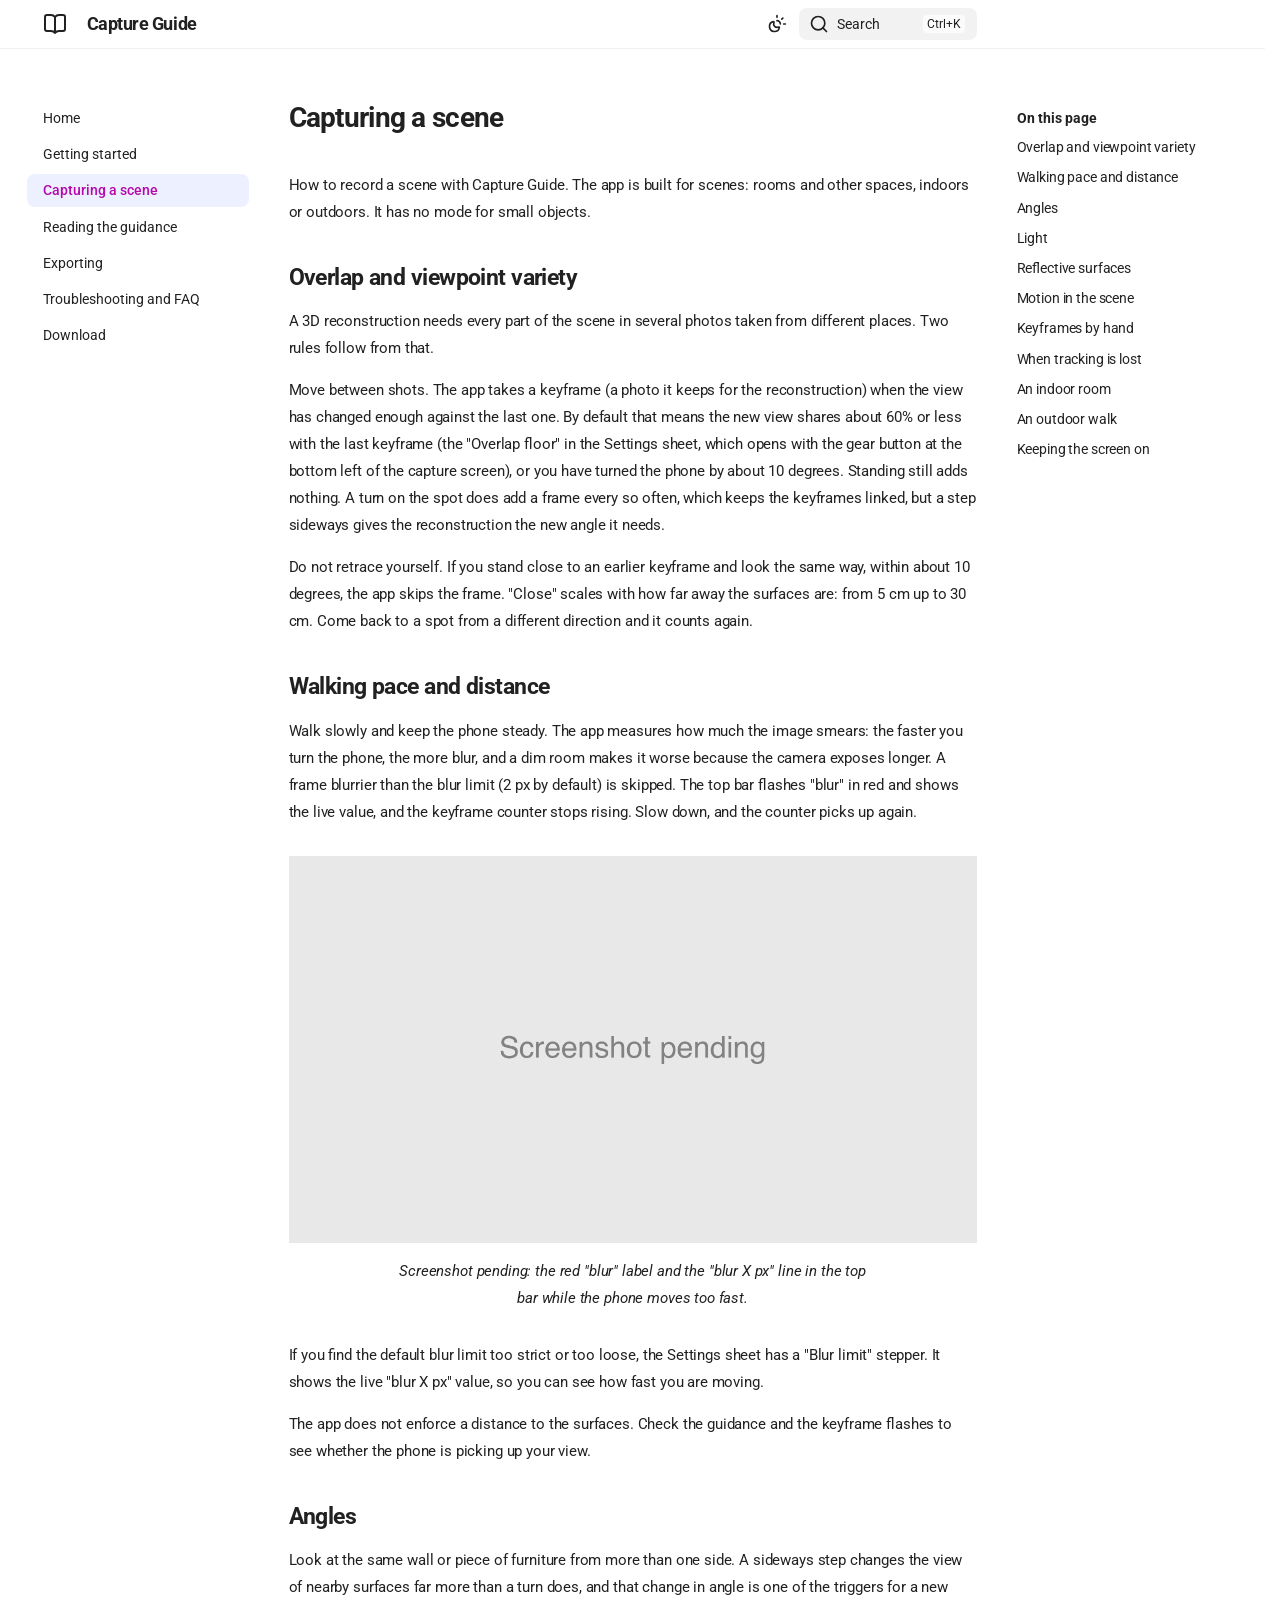
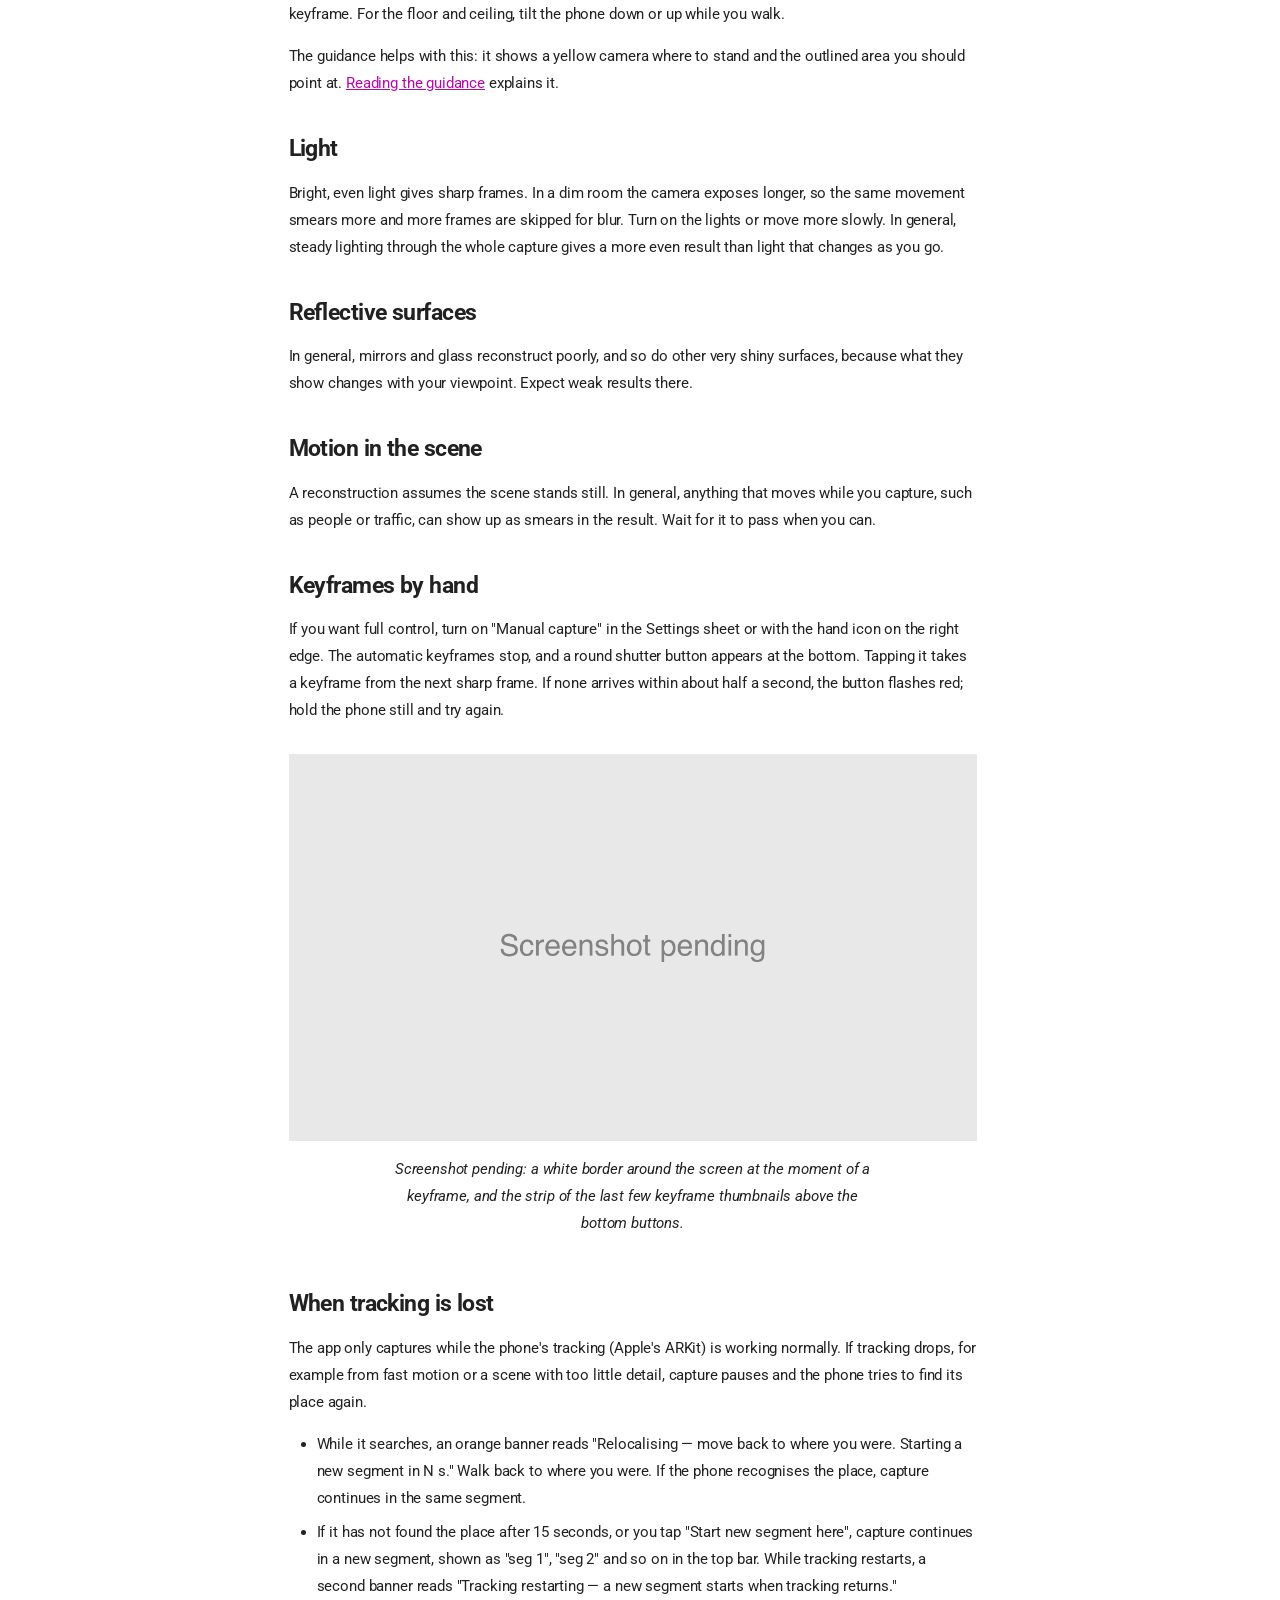
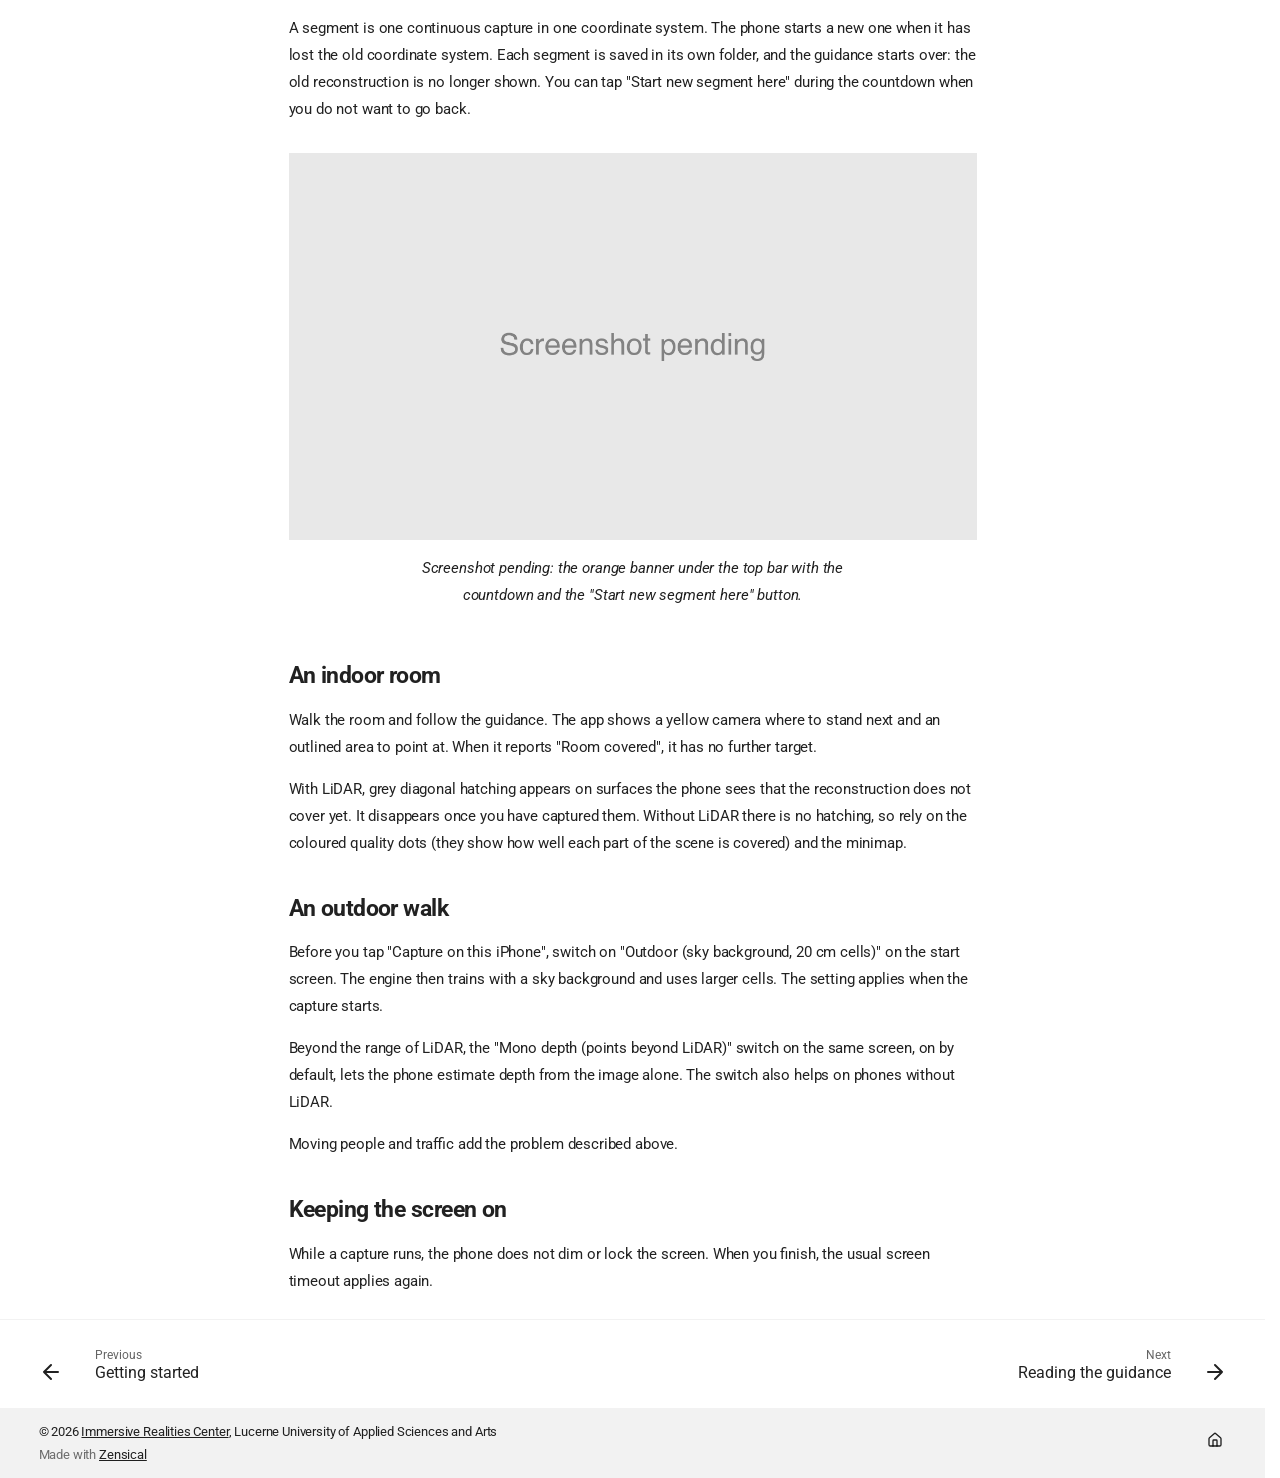
==== commit b90229f9: "Publish 61e88f1" ====
--- a/capturing/index.html
+++ b/capturing/index.html
@@ -533,6 +533,32 @@
     
   
   Troubleshooting and FAQ
+
+    
+  </span>
+  
+  
+
+      </a>
+    </li>
+  
+
+    
+      
+      
+  
+  
+  
+  
+    <li class="md-nav__item">
+      <a href="../exporting.md#turning-a-segment-into-a-colmap-model" class="md-nav__link">
+        
+  
+  
+  <span class="md-ellipsis">
+    
+  
+  Download
 
     
   </span>
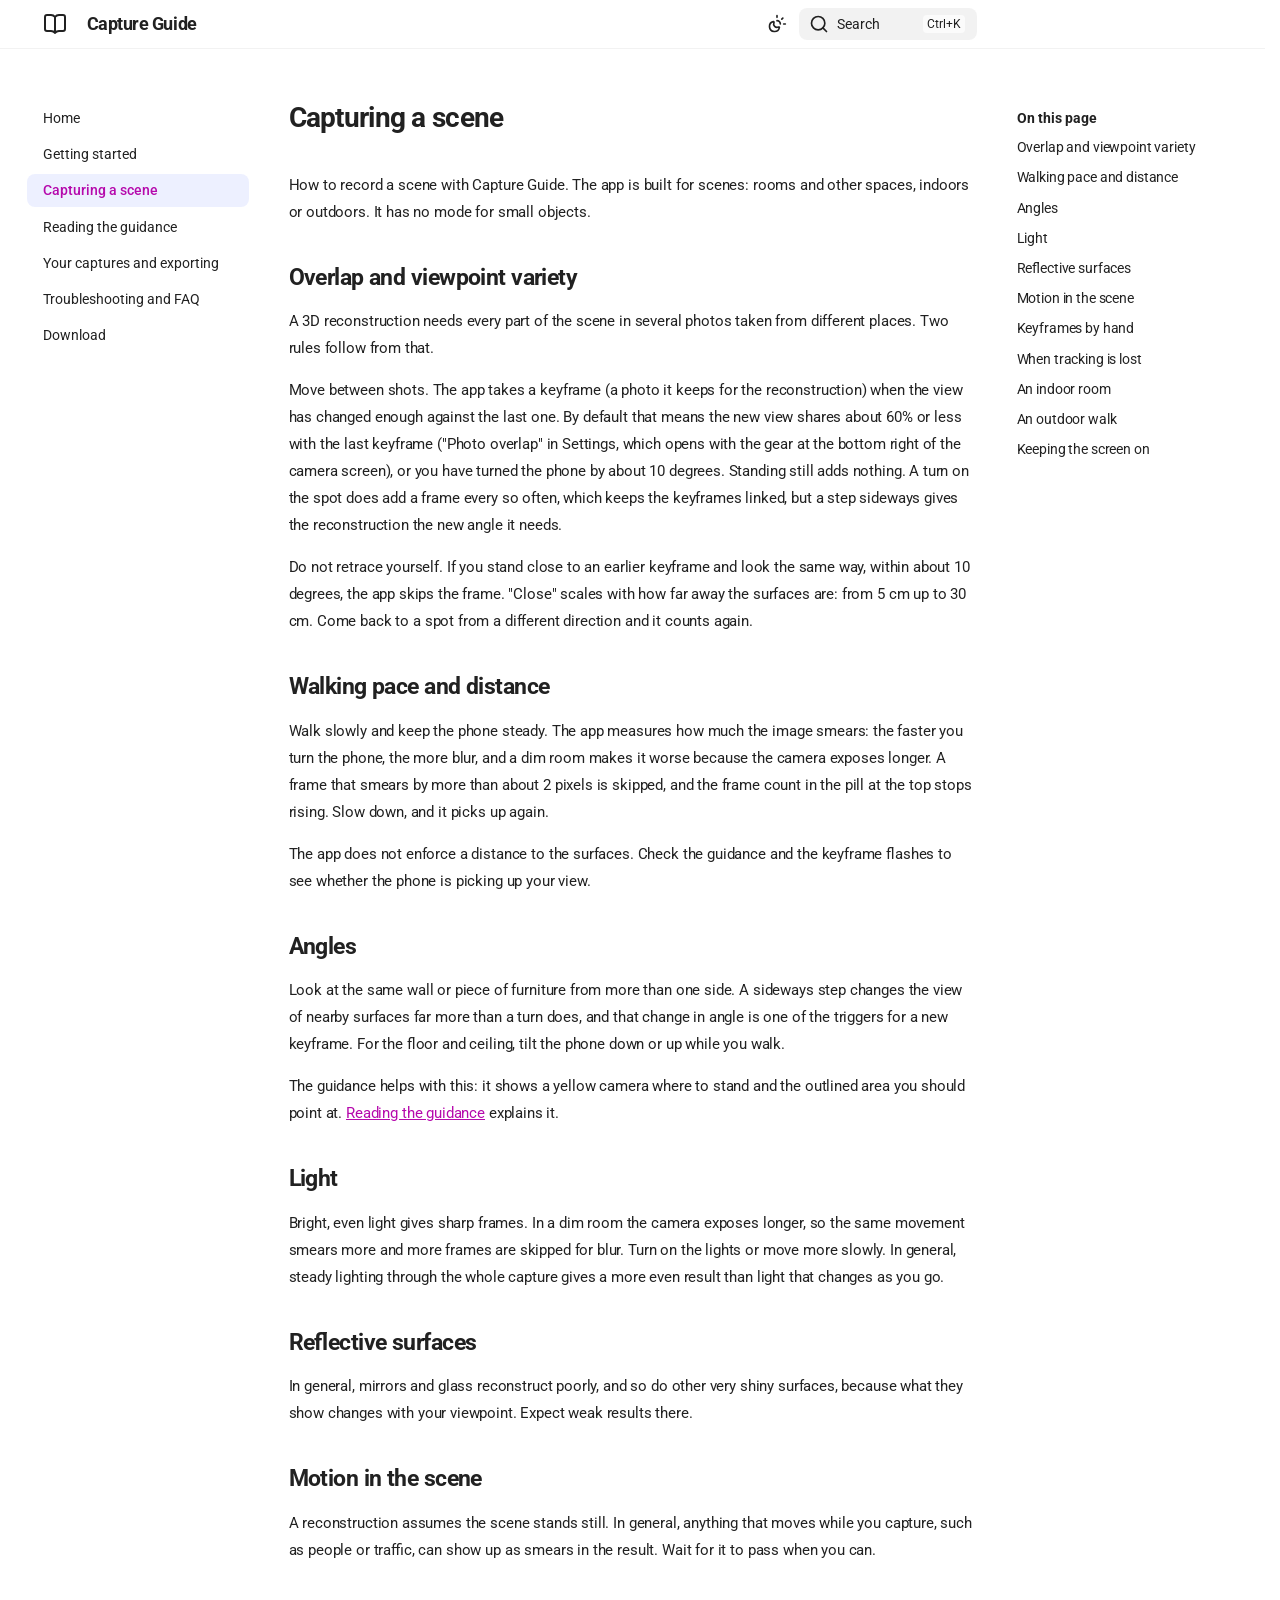
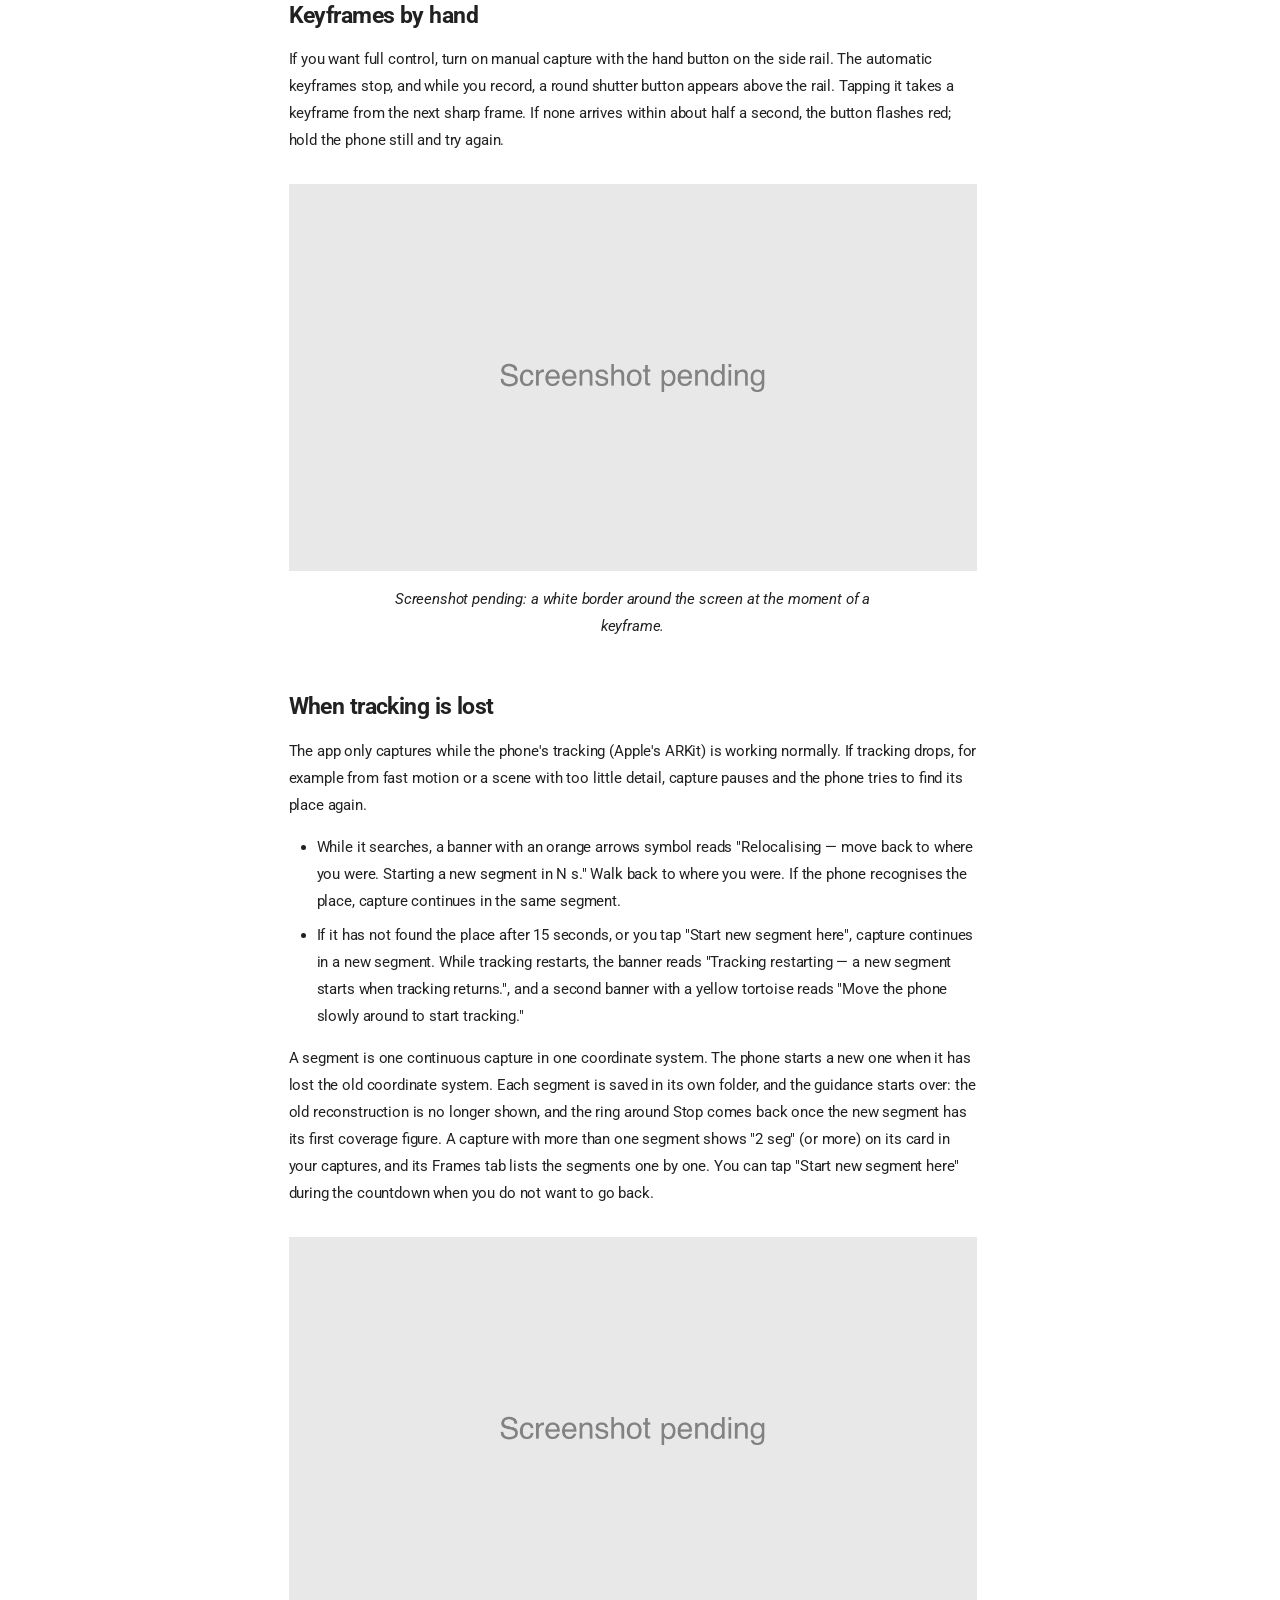
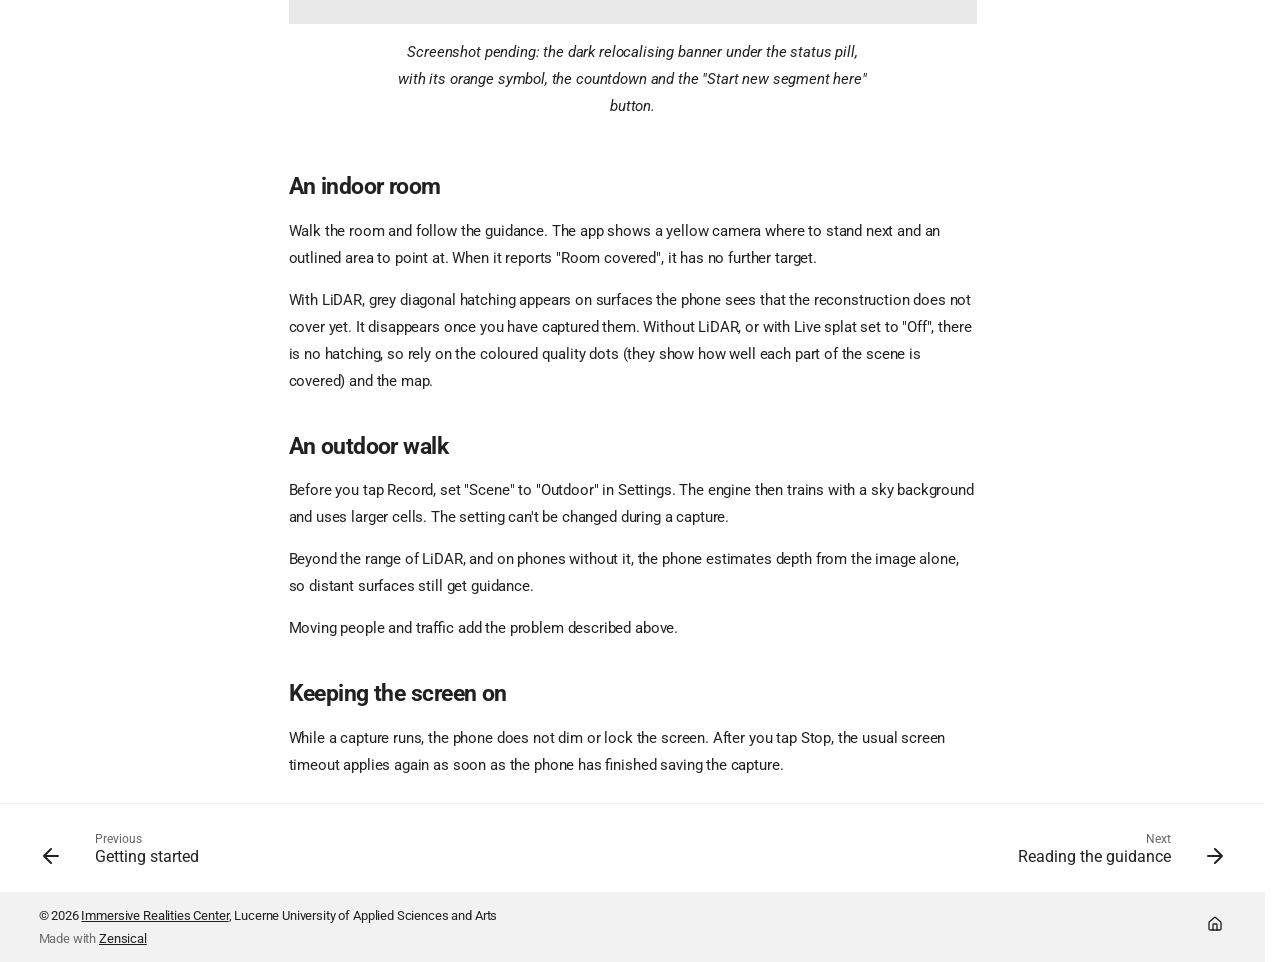
==== commit 2e29d386: "Publish 6fd7e24" ====
--- a/capturing/index.html
+++ b/capturing/index.html
@@ -506,7 +506,7 @@
   <span class="md-ellipsis">
     
   
-  Exporting
+  Your captures and exporting
 
     
   </span>
@@ -752,17 +752,10 @@
 <p>How to record a scene with Capture Guide. The app is built for scenes: rooms and other spaces, indoors or outdoors. It has no mode for small objects.</p>
 <h2 id="overlap-and-viewpoint-variety">Overlap and viewpoint variety</h2>
 <p>A 3D reconstruction needs every part of the scene in several photos taken from different places. Two rules follow from that.</p>
-<p>Move between shots. The app takes a keyframe (a photo it keeps for the reconstruction) when the view has changed enough against the last one. By default that means the new view shares about 60% or less with the last keyframe (the "Overlap floor" in the Settings sheet, which opens with the gear button at the bottom left of the capture screen), or you have turned the phone by about 10 degrees. Standing still adds nothing. A turn on the spot does add a frame every so often, which keeps the keyframes linked, but a step sideways gives the reconstruction the new angle it needs.</p>
+<p>Move between shots. The app takes a keyframe (a photo it keeps for the reconstruction) when the view has changed enough against the last one. By default that means the new view shares about 60% or less with the last keyframe ("Photo overlap" in Settings, which opens with the gear at the bottom right of the camera screen), or you have turned the phone by about 10 degrees. Standing still adds nothing. A turn on the spot does add a frame every so often, which keeps the keyframes linked, but a step sideways gives the reconstruction the new angle it needs.</p>
 <p>Do not retrace yourself. If you stand close to an earlier keyframe and look the same way, within about 10 degrees, the app skips the frame. "Close" scales with how far away the surfaces are: from 5 cm up to 30 cm. Come back to a spot from a different direction and it counts again.</p>
 <h2 id="walking-pace-and-distance">Walking pace and distance</h2>
-<p>Walk slowly and keep the phone steady. The app measures how much the image smears: the faster you turn the phone, the more blur, and a dim room makes it worse because the camera exposes longer. A frame blurrier than the blur limit (2 px by default) is skipped. The top bar flashes "blur" in red and shows the live value, and the keyframe counter stops rising. Slow down, and the counter picks up again.</p>
-<figure>
-<p><img alt="Red blur flash in the top bar after a fast pan" loading="lazy" src="../img/capturing-blur-flash.png" /></p>
-<figcaption>
-<p>Screenshot pending: the red "blur" label and the "blur X px" line in the top bar while the phone moves too fast.</p>
-</figcaption>
-</figure>
-<p>If you find the default blur limit too strict or too loose, the Settings sheet has a "Blur limit" stepper. It shows the live "blur X px" value, so you can see how fast you are moving.</p>
+<p>Walk slowly and keep the phone steady. The app measures how much the image smears: the faster you turn the phone, the more blur, and a dim room makes it worse because the camera exposes longer. A frame that smears by more than about 2 pixels is skipped, and the frame count in the pill at the top stops rising. Slow down, and it picks up again.</p>
 <p>The app does not enforce a distance to the surfaces. Check the guidance and the keyframe flashes to see whether the phone is picking up your view.</p>
 <h2 id="angles">Angles</h2>
 <p>Look at the same wall or piece of furniture from more than one side. A sideways step changes the view of nearby surfaces far more than a turn does, and that change in angle is one of the triggers for a new keyframe. For the floor and ceiling, tilt the phone down or up while you walk.</p>
@@ -774,35 +767,35 @@
 <h2 id="motion-in-the-scene">Motion in the scene</h2>
 <p>A reconstruction assumes the scene stands still. In general, anything that moves while you capture, such as people or traffic, can show up as smears in the result. Wait for it to pass when you can.</p>
 <h2 id="keyframes-by-hand">Keyframes by hand</h2>
-<p>If you want full control, turn on "Manual capture" in the Settings sheet or with the hand icon on the right edge. The automatic keyframes stop, and a round shutter button appears at the bottom. Tapping it takes a keyframe from the next sharp frame. If none arrives within about half a second, the button flashes red; hold the phone still and try again.</p>
+<p>If you want full control, turn on manual capture with the hand button on the side rail. The automatic keyframes stop, and while you record, a round shutter button appears above the rail. Tapping it takes a keyframe from the next sharp frame. If none arrives within about half a second, the button flashes red; hold the phone still and try again.</p>
 <figure>
-<p><img alt="Keyframe flash and thumbnails while walking" loading="lazy" src="../img/capturing-keyframe-pulse.png" /></p>
+<p><img alt="Keyframe flash while walking" loading="lazy" src="../img/capturing-keyframe-pulse.png" /></p>
 <figcaption>
-<p>Screenshot pending: a white border around the screen at the moment of a keyframe, and the strip of the last few keyframe thumbnails above the bottom buttons.</p>
+<p>Screenshot pending: a white border around the screen at the moment of a keyframe.</p>
 </figcaption>
 </figure>
 <h2 id="when-tracking-is-lost">When tracking is lost</h2>
 <p>The app only captures while the phone's tracking (Apple's ARKit) is working normally. If tracking drops, for example from fast motion or a scene with too little detail, capture pauses and the phone tries to find its place again.</p>
 <ul>
-<li>While it searches, an orange banner reads "Relocalising — move back to where you were. Starting a new segment in N s." Walk back to where you were. If the phone recognises the place, capture continues in the same segment.</li>
-<li>If it has not found the place after 15 seconds, or you tap "Start new segment here", capture continues in a new segment, shown as "seg 1", "seg 2" and so on in the top bar. While tracking restarts, a second banner reads "Tracking restarting — a new segment starts when tracking returns."</li>
+<li>While it searches, a banner with an orange arrows symbol reads "Relocalising — move back to where you were. Starting a new segment in N s." Walk back to where you were. If the phone recognises the place, capture continues in the same segment.</li>
+<li>If it has not found the place after 15 seconds, or you tap "Start new segment here", capture continues in a new segment. While tracking restarts, the banner reads "Tracking restarting — a new segment starts when tracking returns.", and a second banner with a yellow tortoise reads "Move the phone slowly around to start tracking."</li>
 </ul>
-<p>A segment is one continuous capture in one coordinate system. The phone starts a new one when it has lost the old coordinate system. Each segment is saved in its own folder, and the guidance starts over: the old reconstruction is no longer shown. You can tap "Start new segment here" during the countdown when you do not want to go back.</p>
+<p>A segment is one continuous capture in one coordinate system. The phone starts a new one when it has lost the old coordinate system. Each segment is saved in its own folder, and the guidance starts over: the old reconstruction is no longer shown, and the ring around Stop comes back once the new segment has its first coverage figure. A capture with more than one segment shows "2 seg" (or more) on its card in your captures, and its Frames tab lists the segments one by one. You can tap "Start new segment here" during the countdown when you do not want to go back.</p>
 <figure>
-<p><img alt="Orange relocalising banner with the start new segment button" loading="lazy" src="../img/capturing-relocalising.png" /></p>
+<p><img alt="Relocalising banner with the start new segment button" loading="lazy" src="../img/capturing-relocalising.png" /></p>
 <figcaption>
-<p>Screenshot pending: the orange banner under the top bar with the countdown and the "Start new segment here" button.</p>
+<p>Screenshot pending: the dark relocalising banner under the status pill, with its orange symbol, the countdown and the "Start new segment here" button.</p>
 </figcaption>
 </figure>
 <h2 id="an-indoor-room">An indoor room</h2>
 <p>Walk the room and follow the guidance. The app shows a yellow camera where to stand next and an outlined area to point at. When it reports "Room covered", it has no further target.</p>
-<p>With LiDAR, grey diagonal hatching appears on surfaces the phone sees that the reconstruction does not cover yet. It disappears once you have captured them. Without LiDAR there is no hatching, so rely on the coloured quality dots (they show how well each part of the scene is covered) and the minimap.</p>
+<p>With LiDAR, grey diagonal hatching appears on surfaces the phone sees that the reconstruction does not cover yet. It disappears once you have captured them. Without LiDAR, or with Live splat set to "Off", there is no hatching, so rely on the coloured quality dots (they show how well each part of the scene is covered) and the map.</p>
 <h2 id="an-outdoor-walk">An outdoor walk</h2>
-<p>Before you tap "Capture on this iPhone", switch on "Outdoor (sky background, 20 cm cells)" on the start screen. The engine then trains with a sky background and uses larger cells. The setting applies when the capture starts.</p>
-<p>Beyond the range of LiDAR, the "Mono depth (points beyond LiDAR)" switch on the same screen, on by default, lets the phone estimate depth from the image alone. The switch also helps on phones without LiDAR.</p>
+<p>Before you tap Record, set "Scene" to "Outdoor" in Settings. The engine then trains with a sky background and uses larger cells. The setting can't be changed during a capture.</p>
+<p>Beyond the range of LiDAR, and on phones without it, the phone estimates depth from the image alone, so distant surfaces still get guidance.</p>
 <p>Moving people and traffic add the problem described above.</p>
 <h2 id="keeping-the-screen-on">Keeping the screen on</h2>
-<p>While a capture runs, the phone does not dim or lock the screen. When you finish, the usual screen timeout applies again.</p>
+<p>While a capture runs, the phone does not dim or lock the screen. After you tap Stop, the usual screen timeout applies again as soon as the phone has finished saving the capture.</p>
 
 
 
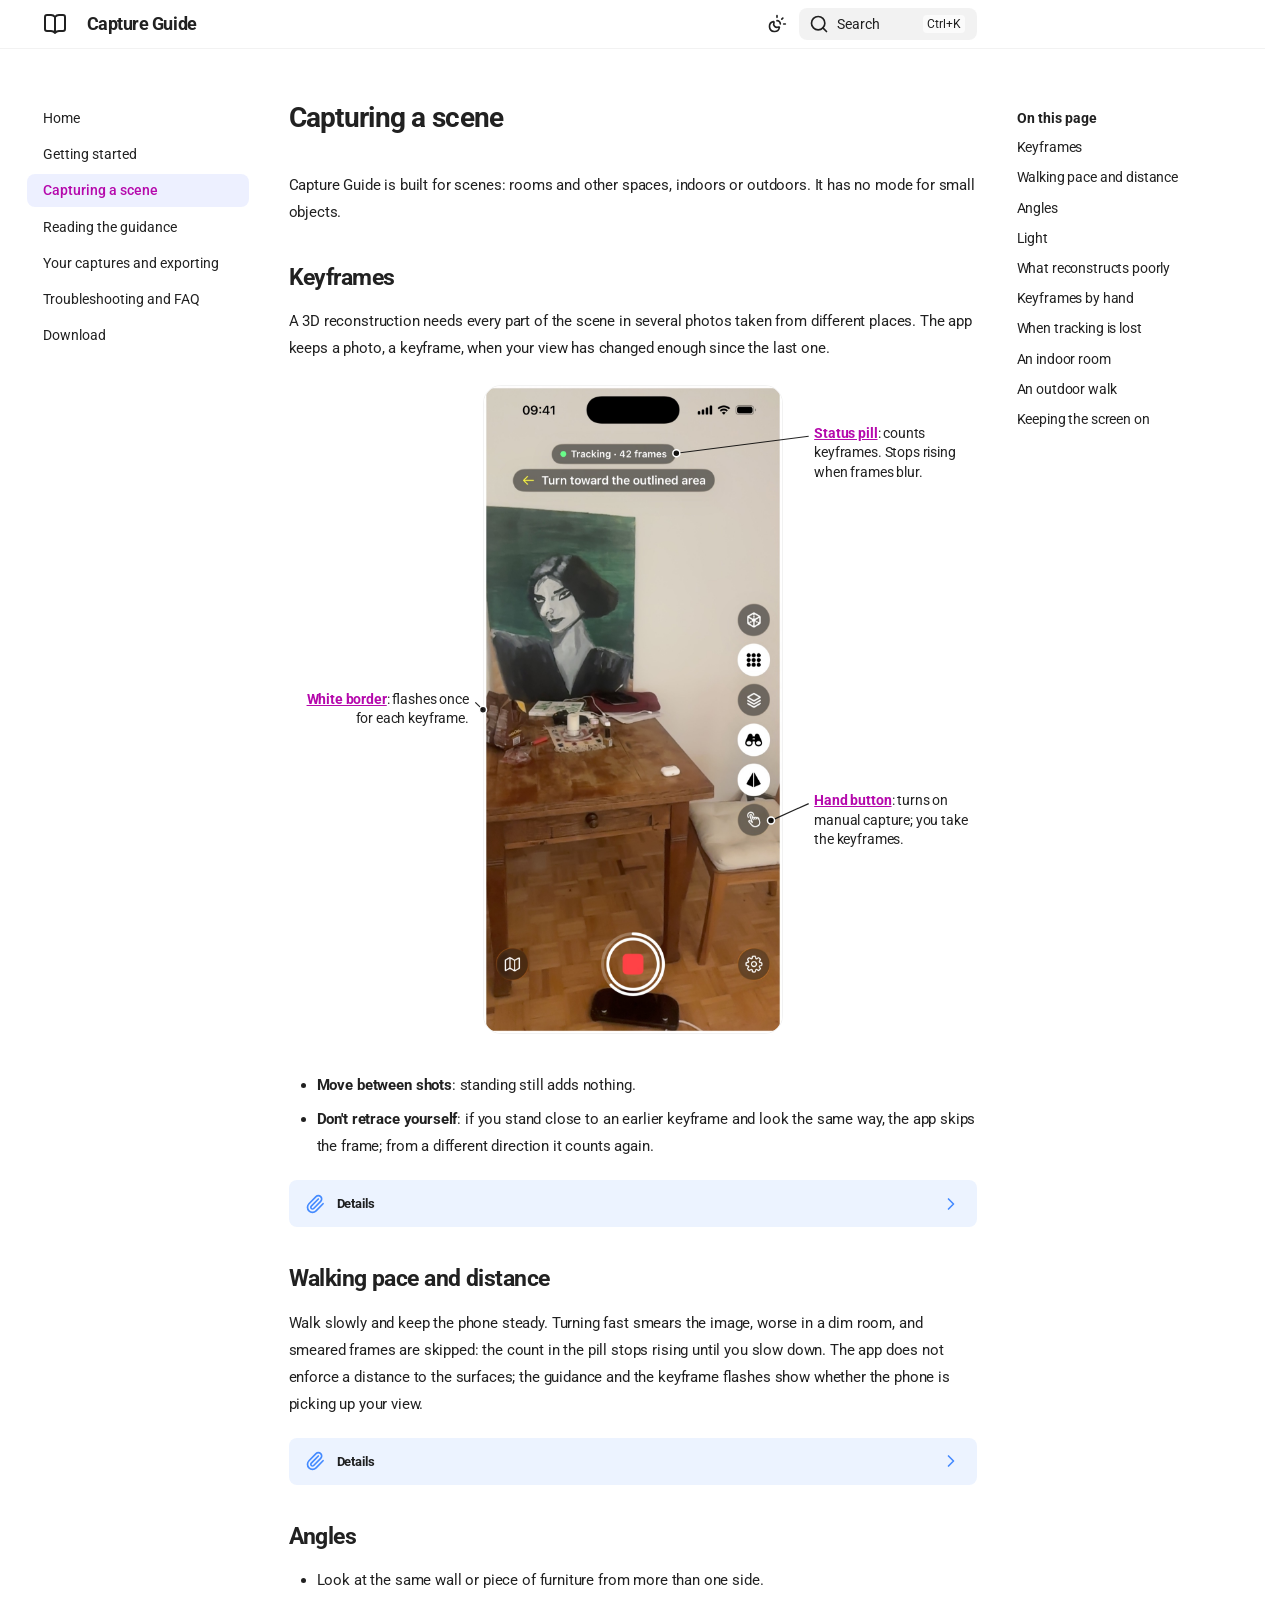
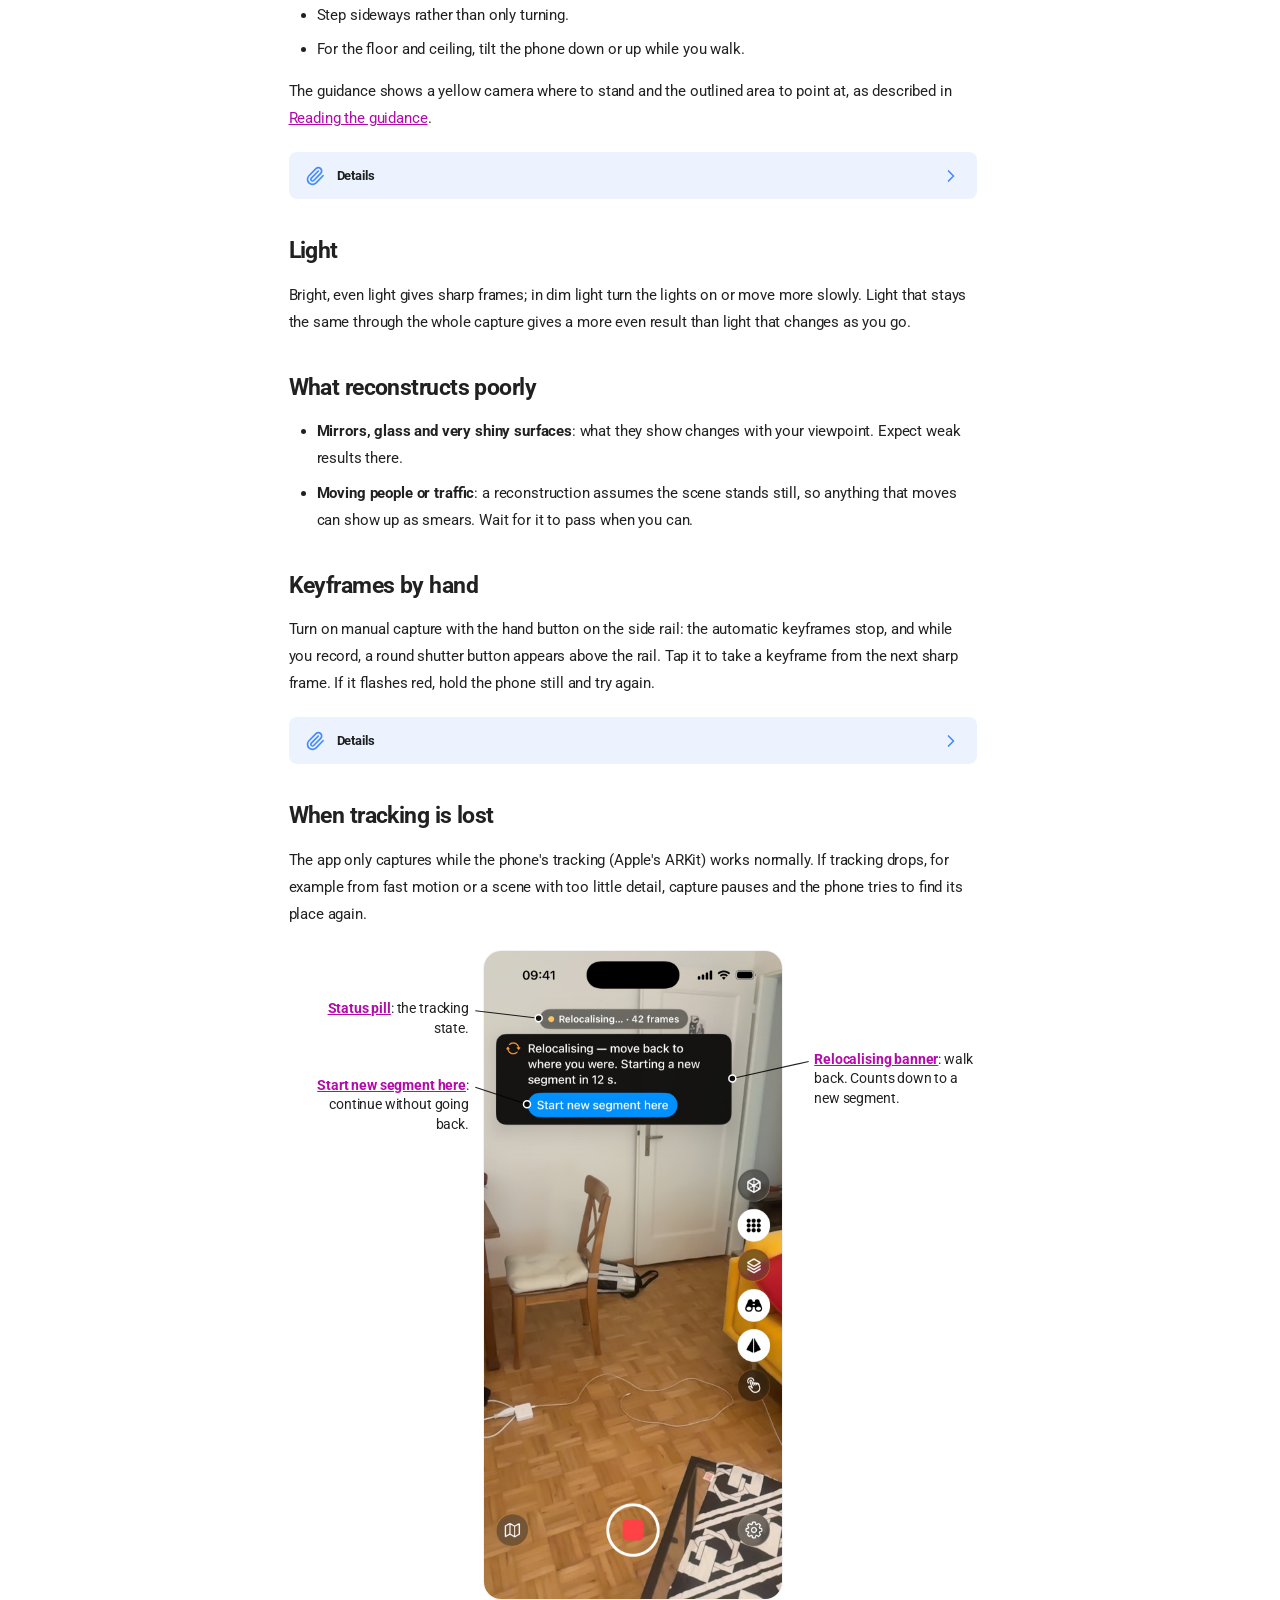
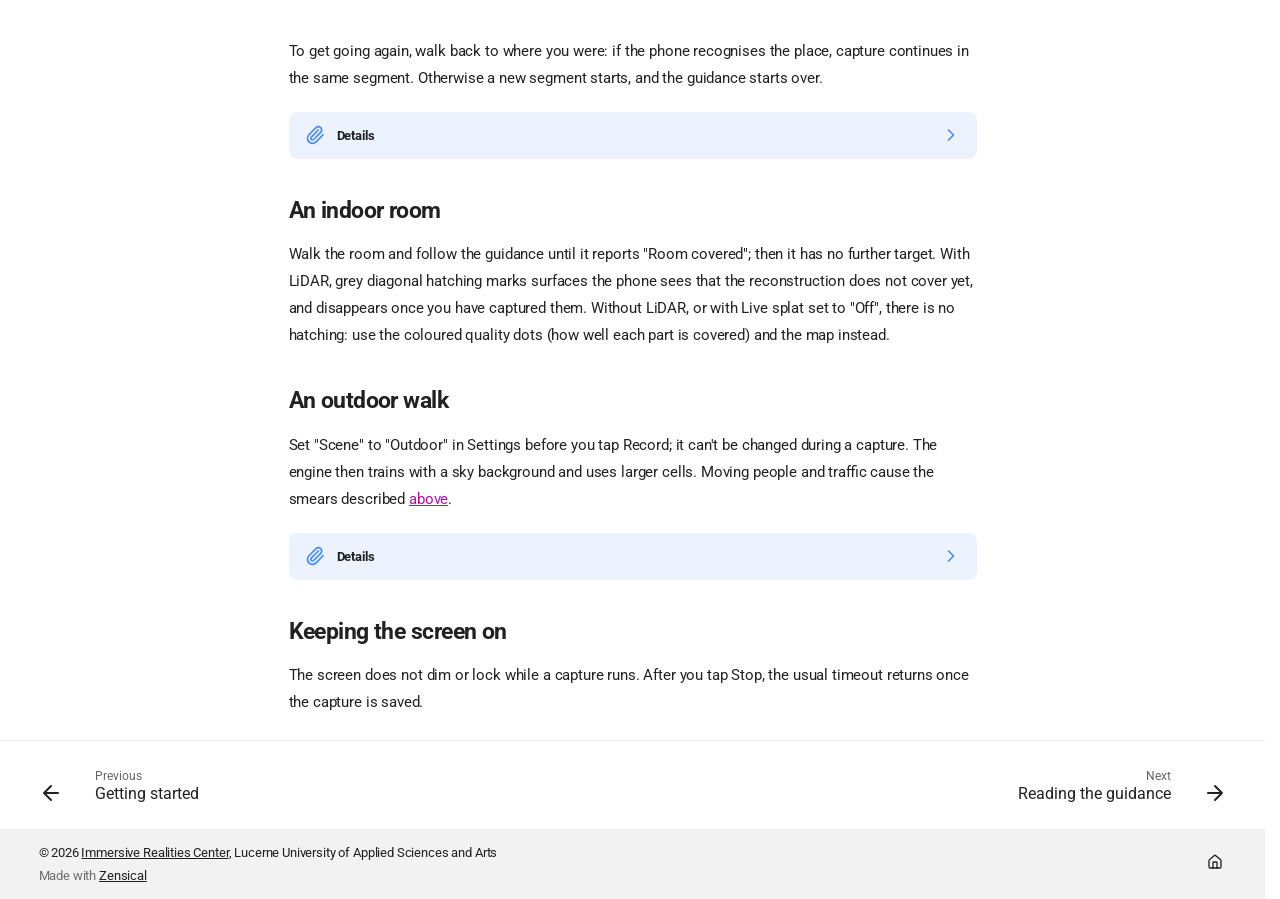
==== commit 9a69810a: "Publish ae6011d" ====
--- a/capturing/index.html
+++ b/capturing/index.html
@@ -338,10 +338,10 @@
     <ul class="md-nav__list" data-md-component="toc" data-md-scrollfix>
       
         <li class="md-nav__item">
-  <a href="#overlap-and-viewpoint-variety" class="md-nav__link">
-    <span class="md-ellipsis">
-      <span class="md-typeset">
-        Overlap and viewpoint variety
+  <a href="#keyframes" class="md-nav__link">
+    <span class="md-ellipsis">
+      <span class="md-typeset">
+        Keyframes
       </span>
     </span>
   </a>
@@ -382,21 +382,10 @@
 </li>
       
         <li class="md-nav__item">
-  <a href="#reflective-surfaces" class="md-nav__link">
-    <span class="md-ellipsis">
-      <span class="md-typeset">
-        Reflective surfaces
-      </span>
-    </span>
-  </a>
-  
-</li>
-      
-        <li class="md-nav__item">
-  <a href="#motion-in-the-scene" class="md-nav__link">
-    <span class="md-ellipsis">
-      <span class="md-typeset">
-        Motion in the scene
+  <a href="#what-reconstructs-poorly" class="md-nav__link">
+    <span class="md-ellipsis">
+      <span class="md-typeset">
+        What reconstructs poorly
       </span>
     </span>
   </a>
@@ -611,10 +600,10 @@
     <ul class="md-nav__list" data-md-component="toc" data-md-scrollfix>
       
         <li class="md-nav__item">
-  <a href="#overlap-and-viewpoint-variety" class="md-nav__link">
-    <span class="md-ellipsis">
-      <span class="md-typeset">
-        Overlap and viewpoint variety
+  <a href="#keyframes" class="md-nav__link">
+    <span class="md-ellipsis">
+      <span class="md-typeset">
+        Keyframes
       </span>
     </span>
   </a>
@@ -655,21 +644,10 @@
 </li>
       
         <li class="md-nav__item">
-  <a href="#reflective-surfaces" class="md-nav__link">
-    <span class="md-ellipsis">
-      <span class="md-typeset">
-        Reflective surfaces
-      </span>
-    </span>
-  </a>
-  
-</li>
-      
-        <li class="md-nav__item">
-  <a href="#motion-in-the-scene" class="md-nav__link">
-    <span class="md-ellipsis">
-      <span class="md-typeset">
-        Motion in the scene
+  <a href="#what-reconstructs-poorly" class="md-nav__link">
+    <span class="md-ellipsis">
+      <span class="md-typeset">
+        What reconstructs poorly
       </span>
     </span>
   </a>
@@ -749,53 +727,97 @@
 
 
 <h1 id="capturing-a-scene">Capturing a scene</h1>
-<p>How to record a scene with Capture Guide. The app is built for scenes: rooms and other spaces, indoors or outdoors. It has no mode for small objects.</p>
-<h2 id="overlap-and-viewpoint-variety">Overlap and viewpoint variety</h2>
-<p>A 3D reconstruction needs every part of the scene in several photos taken from different places. Two rules follow from that.</p>
-<p>Move between shots. The app takes a keyframe (a photo it keeps for the reconstruction) when the view has changed enough against the last one. By default that means the new view shares about 60% or less with the last keyframe ("Photo overlap" in Settings, which opens with the gear at the bottom right of the camera screen), or you have turned the phone by about 10 degrees. Standing still adds nothing. A turn on the spot does add a frame every so often, which keeps the keyframes linked, but a step sideways gives the reconstruction the new angle it needs.</p>
-<p>Do not retrace yourself. If you stand close to an earlier keyframe and look the same way, within about 10 degrees, the app skips the frame. "Close" scales with how far away the surfaces are: from 5 cm up to 30 cm. Come back to a spot from a different direction and it counts again.</p>
+<p>Capture Guide is built for scenes: rooms and other spaces, indoors or outdoors. It has no mode for small objects.</p>
+<h2 id="keyframes">Keyframes</h2>
+<p>A 3D reconstruction needs every part of the scene in several photos taken from different places. The app keeps a photo, a keyframe, when your view has changed enough since the last one.</p>
+<figure class="callouts">
+<p><img alt="Keyframe flash: a white border around the screen while recording" src="../img/capturing-keyframe-pulse.jpg" /></p>
+<ol>
+<li data-anchor="status-pill" data-side="r"><a href="#walking-pace-and-distance"><strong>Status pill</strong></a>: counts keyframes. Stops rising when frames blur.</li>
+<li data-anchor="keyframe-pulse" data-side="l"><a href="#keyframes"><strong>White border</strong></a>: flashes once for each keyframe.</li>
+<li data-anchor="rail-manual" data-side="r"><a href="#keyframes-by-hand"><strong>Hand button</strong></a>: turns on manual capture; you take the keyframes.</li>
+</ol>
+</figure>
+<ul>
+<li><strong>Move between shots</strong>: standing still adds nothing.</li>
+<li><strong>Don't retrace yourself</strong>: if you stand close to an earlier keyframe and look the same way, the app skips the frame; from a different direction it counts again.</li>
+</ul>
+<details class="note">
+<summary>Details</summary>
+<ul>
+<li>A turn on the spot adds a frame now and then, which keeps the keyframes linked.</li>
+<li>By default a keyframe is taken when the view shares about 60 % or less with the last one (<a href="../getting-started/#other-settings">Photo overlap</a> in Settings, behind the gear at the bottom right of the camera screen), or after a turn of about 10 degrees.</li>
+<li>"The same way" means within about 10 degrees. "Close" scales with how far away the surfaces are, from 5 cm up to 30 cm.</li>
+</ul>
+</details>
 <h2 id="walking-pace-and-distance">Walking pace and distance</h2>
-<p>Walk slowly and keep the phone steady. The app measures how much the image smears: the faster you turn the phone, the more blur, and a dim room makes it worse because the camera exposes longer. A frame that smears by more than about 2 pixels is skipped, and the frame count in the pill at the top stops rising. Slow down, and it picks up again.</p>
-<p>The app does not enforce a distance to the surfaces. Check the guidance and the keyframe flashes to see whether the phone is picking up your view.</p>
+<p>Walk slowly and keep the phone steady. Turning fast smears the image, worse in a dim room, and smeared frames are skipped: the count in the pill stops rising until you slow down. The app does not enforce a distance to the surfaces; the guidance and the keyframe flashes show whether the phone is picking up your view.</p>
+<details class="note">
+<summary>Details</summary>
+<ul>
+<li>A dim room makes the smear worse because the camera exposes longer.</li>
+<li>The app measures how much each frame smears. A frame that smears by more than about 2 pixels is skipped.</li>
+</ul>
+</details>
 <h2 id="angles">Angles</h2>
-<p>Look at the same wall or piece of furniture from more than one side. A sideways step changes the view of nearby surfaces far more than a turn does, and that change in angle is one of the triggers for a new keyframe. For the floor and ceiling, tilt the phone down or up while you walk.</p>
-<p>The guidance helps with this: it shows a yellow camera where to stand and the outlined area you should point at. <a href="../guidance/">Reading the guidance</a> explains it.</p>
+<ul>
+<li>Look at the same wall or piece of furniture from more than one side.</li>
+<li>Step sideways rather than only turning.</li>
+<li>For the floor and ceiling, tilt the phone down or up while you walk.</li>
+</ul>
+<p>The guidance shows a yellow camera where to stand and the outlined area to point at, as described in <a href="../guidance/">Reading the guidance</a>.</p>
+<details class="note">
+<summary>Details</summary>
+<ul>
+<li>A step changes the view of nearby surfaces far more than a turn does, and that change in angle is one of the triggers for a new keyframe.</li>
+<li>The quality dots and the ring count a turn on the spot as no new direction (<a href="../guidance/#quality-dots">Quality dots</a>).</li>
+</ul>
+</details>
 <h2 id="light">Light</h2>
-<p>Bright, even light gives sharp frames. In a dim room the camera exposes longer, so the same movement smears more and more frames are skipped for blur. Turn on the lights or move more slowly. In general, steady lighting through the whole capture gives a more even result than light that changes as you go.</p>
-<h2 id="reflective-surfaces">Reflective surfaces</h2>
-<p>In general, mirrors and glass reconstruct poorly, and so do other very shiny surfaces, because what they show changes with your viewpoint. Expect weak results there.</p>
-<h2 id="motion-in-the-scene">Motion in the scene</h2>
-<p>A reconstruction assumes the scene stands still. In general, anything that moves while you capture, such as people or traffic, can show up as smears in the result. Wait for it to pass when you can.</p>
+<p>Bright, even light gives sharp frames; in dim light turn the lights on or move more slowly. Light that stays the same through the whole capture gives a more even result than light that changes as you go.</p>
+<h2 id="what-reconstructs-poorly">What reconstructs poorly</h2>
+<ul>
+<li><strong>Mirrors, glass and very shiny surfaces</strong>: what they show changes with your viewpoint. Expect weak results there.</li>
+<li><strong>Moving people or traffic</strong>: a reconstruction assumes the scene stands still, so anything that moves can show up as smears. Wait for it to pass when you can.</li>
+</ul>
 <h2 id="keyframes-by-hand">Keyframes by hand</h2>
-<p>If you want full control, turn on manual capture with the hand button on the side rail. The automatic keyframes stop, and while you record, a round shutter button appears above the rail. Tapping it takes a keyframe from the next sharp frame. If none arrives within about half a second, the button flashes red; hold the phone still and try again.</p>
-<figure>
-<p><img alt="Keyframe flash while walking" loading="lazy" src="../img/capturing-keyframe-pulse.png" /></p>
-<figcaption>
-<p>Screenshot pending: a white border around the screen at the moment of a keyframe.</p>
-</figcaption>
+<p>Turn on manual capture with the hand button on the side rail: the automatic keyframes stop, and while you record, a round shutter button appears above the rail. Tap it to take a keyframe from the next sharp frame. If it flashes red, hold the phone still and try again.</p>
+<details class="note">
+<summary>Details</summary>
+<p>The button flashes red when no sharp frame arrives within about half a second.</p>
+</details>
+<h2 id="when-tracking-is-lost">When tracking is lost</h2>
+<p>The app only captures while the phone's tracking (Apple's ARKit) works normally. If tracking drops, for example from fast motion or a scene with too little detail, capture pauses and the phone tries to find its place again.</p>
+<figure class="callouts">
+<p><img alt="Relocalising banner with the countdown and the Start new segment here button" src="../img/capturing-relocalising.jpg" /></p>
+<ol>
+<li data-anchor="status-pill" data-side="l"><a href="#when-tracking-is-lost"><strong>Status pill</strong></a>: the tracking state.</li>
+<li data-anchor="banner-warning" data-side="r"><a href="#when-tracking-is-lost"><strong>Relocalising banner</strong></a>: walk back. Counts down to a new segment.</li>
+<li data-anchor="segment-button" data-side="l"><a href="#when-tracking-is-lost"><strong>Start new segment here</strong></a>: continue without going back.</li>
+</ol>
 </figure>
-<h2 id="when-tracking-is-lost">When tracking is lost</h2>
-<p>The app only captures while the phone's tracking (Apple's ARKit) is working normally. If tracking drops, for example from fast motion or a scene with too little detail, capture pauses and the phone tries to find its place again.</p>
+<p>To get going again, walk back to where you were: if the phone recognises the place, capture continues in the same segment. Otherwise a new segment starts, and the guidance starts over.</p>
+<details class="note">
+<summary>Details</summary>
 <ul>
-<li>While it searches, a banner with an orange arrows symbol reads "Relocalising — move back to where you were. Starting a new segment in N s." Walk back to where you were. If the phone recognises the place, capture continues in the same segment.</li>
-<li>If it has not found the place after 15 seconds, or you tap "Start new segment here", capture continues in a new segment. While tracking restarts, the banner reads "Tracking restarting — a new segment starts when tracking returns.", and a second banner with a yellow tortoise reads "Move the phone slowly around to start tracking."</li>
+<li>A segment is one continuous capture in one coordinate system. The phone starts a new one when it has lost the old coordinate system. Tap "Start new segment here" during the countdown when you do not want to go back.</li>
+<li>The banner with an orange arrows symbol reads "Relocalising — move back to where you were. Starting a new segment in N s." After 15 seconds without finding the place, capture continues in a new segment.</li>
+<li>While tracking restarts, the banner reads "Tracking restarting — a new segment starts when tracking returns.", and a second banner with a yellow tortoise reads "Move the phone slowly around to start tracking."</li>
+<li>Each segment is saved in its own folder.</li>
+<li>In a new segment the old reconstruction is no longer shown, and the ring around Stop comes back once the segment has its first coverage figure.</li>
+<li>A capture with more than one segment shows "2 seg" (or more) on its card in your captures, and its Frames tab lists the segments one by one.</li>
 </ul>
-<p>A segment is one continuous capture in one coordinate system. The phone starts a new one when it has lost the old coordinate system. Each segment is saved in its own folder, and the guidance starts over: the old reconstruction is no longer shown, and the ring around Stop comes back once the new segment has its first coverage figure. A capture with more than one segment shows "2 seg" (or more) on its card in your captures, and its Frames tab lists the segments one by one. You can tap "Start new segment here" during the countdown when you do not want to go back.</p>
-<figure>
-<p><img alt="Relocalising banner with the start new segment button" loading="lazy" src="../img/capturing-relocalising.png" /></p>
-<figcaption>
-<p>Screenshot pending: the dark relocalising banner under the status pill, with its orange symbol, the countdown and the "Start new segment here" button.</p>
-</figcaption>
-</figure>
+</details>
 <h2 id="an-indoor-room">An indoor room</h2>
-<p>Walk the room and follow the guidance. The app shows a yellow camera where to stand next and an outlined area to point at. When it reports "Room covered", it has no further target.</p>
-<p>With LiDAR, grey diagonal hatching appears on surfaces the phone sees that the reconstruction does not cover yet. It disappears once you have captured them. Without LiDAR, or with Live splat set to "Off", there is no hatching, so rely on the coloured quality dots (they show how well each part of the scene is covered) and the map.</p>
+<p>Walk the room and follow the guidance until it reports "Room covered"; then it has no further target. With LiDAR, grey diagonal hatching marks surfaces the phone sees that the reconstruction does not cover yet, and disappears once you have captured them. Without LiDAR, or with Live splat set to "Off", there is no hatching: use the coloured quality dots (how well each part is covered) and the map instead.</p>
 <h2 id="an-outdoor-walk">An outdoor walk</h2>
-<p>Before you tap Record, set "Scene" to "Outdoor" in Settings. The engine then trains with a sky background and uses larger cells. The setting can't be changed during a capture.</p>
+<p>Set "Scene" to "Outdoor" in Settings before you tap Record; it can't be changed during a capture. The engine then trains with a sky background and uses larger cells. Moving people and traffic cause the smears described <a href="#what-reconstructs-poorly">above</a>.</p>
+<details class="note">
+<summary>Details</summary>
 <p>Beyond the range of LiDAR, and on phones without it, the phone estimates depth from the image alone, so distant surfaces still get guidance.</p>
-<p>Moving people and traffic add the problem described above.</p>
+</details>
 <h2 id="keeping-the-screen-on">Keeping the screen on</h2>
-<p>While a capture runs, the phone does not dim or lock the screen. After you tap Stop, the usual screen timeout applies again as soon as the phone has finished saving the capture.</p>
+<p>The screen does not dim or lock while a capture runs. After you tap Stop, the usual timeout returns once the capture is saved.</p>
 
 
 
@@ -919,6 +941,8 @@
     
       <script src="../assets/javascripts/bundle.3c842f4c.min.js"></script>
       
+        <script src="../javascripts/callouts.js"></script>
+      
     
   </body>
 </html>
--- a/stylesheets/irc.css
+++ b/stylesheets/irc.css
@@ -12,3 +12,26 @@
   --md-accent-fg-color: #2698ba;
   --md-default-bg-color: #1c1c1d;
 }
+
+/* Leader-line callouts (javascripts/callouts.js) */
+figure.callouts { display: block; position: relative; margin: 1.5em 0; text-align: left; }
+figure.callouts img { display: block; max-width: 100%; height: auto; }
+figure.callouts ol { margin: 0.8em 0 0; }
+.callouts__shot { position: relative; width: min(var(--shot-w, 300px), 100%); margin: 0 auto; }
+.callouts__shot img { border-radius: 18px; border: 1px solid var(--md-default-fg-color--lightest); }
+.callouts__marker { display: none; position: absolute; transform: translate(-50%, -50%); width: 1.5em; height: 1.5em;
+  border-radius: 50%; background: var(--md-accent-fg-color); color: var(--md-accent-bg-color, #fff);
+  font: 700 0.7rem/1.5em var(--md-text-font-family); text-align: center; box-shadow: 0 1px 3px rgba(0,0,0,.45); }
+.callouts__lines { display: none; position: absolute; inset: 0; width: 100%; height: 100%; pointer-events: none; overflow: visible; }
+.callouts__lines line { stroke: var(--md-default-fg-color); stroke-width: 1.2; }
+.callouts__lines circle { fill: var(--md-default-fg-color); stroke: var(--md-default-bg-color); stroke-width: 1.5; }
+figure.callouts--narrow .callouts__marker { display: block; }
+figure.callouts--narrow ol > li::marker { font-weight: 700; color: var(--md-accent-fg-color); }
+figure.callouts--wide ol { margin: 0; padding: 0; list-style: none; }
+figure.callouts--wide ol > li { position: absolute; width: calc(50% - var(--shot-w, 300px) / 2 - 2.2em); margin: 0; font-size: 0.72rem; line-height: 1.35; }
+figure.callouts--wide ol > li[data-side="l"] { left: 0; text-align: right; }
+figure.callouts--wide ol > li:not([data-side="l"]) { right: 0; }
+figure.callouts--wide .callouts__lines { display: block; }
+figure.callouts .is-on { outline: 2px solid var(--md-accent-fg-color); outline-offset: 2px; border-radius: 4px; }
+.callouts__marker[hidden] { display: none !important; }
+figure.callouts--loading ol { visibility: hidden; }
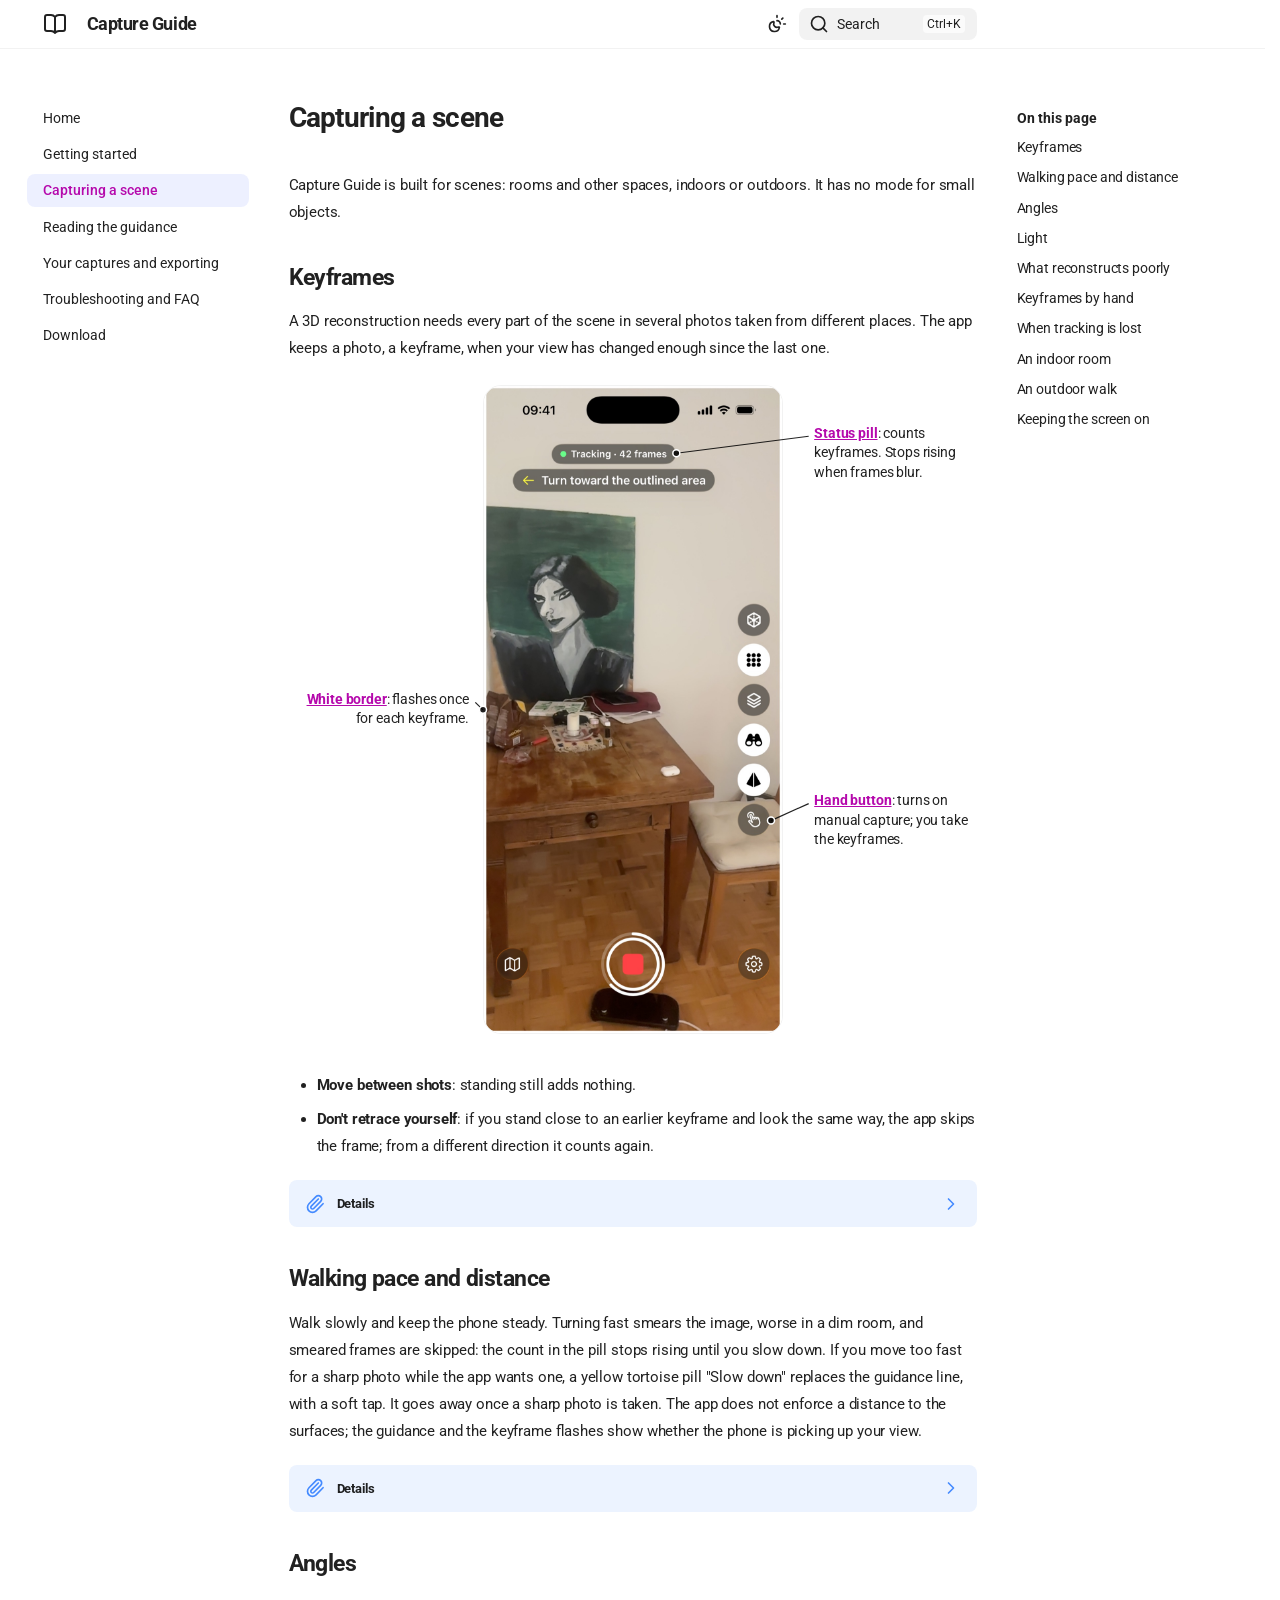
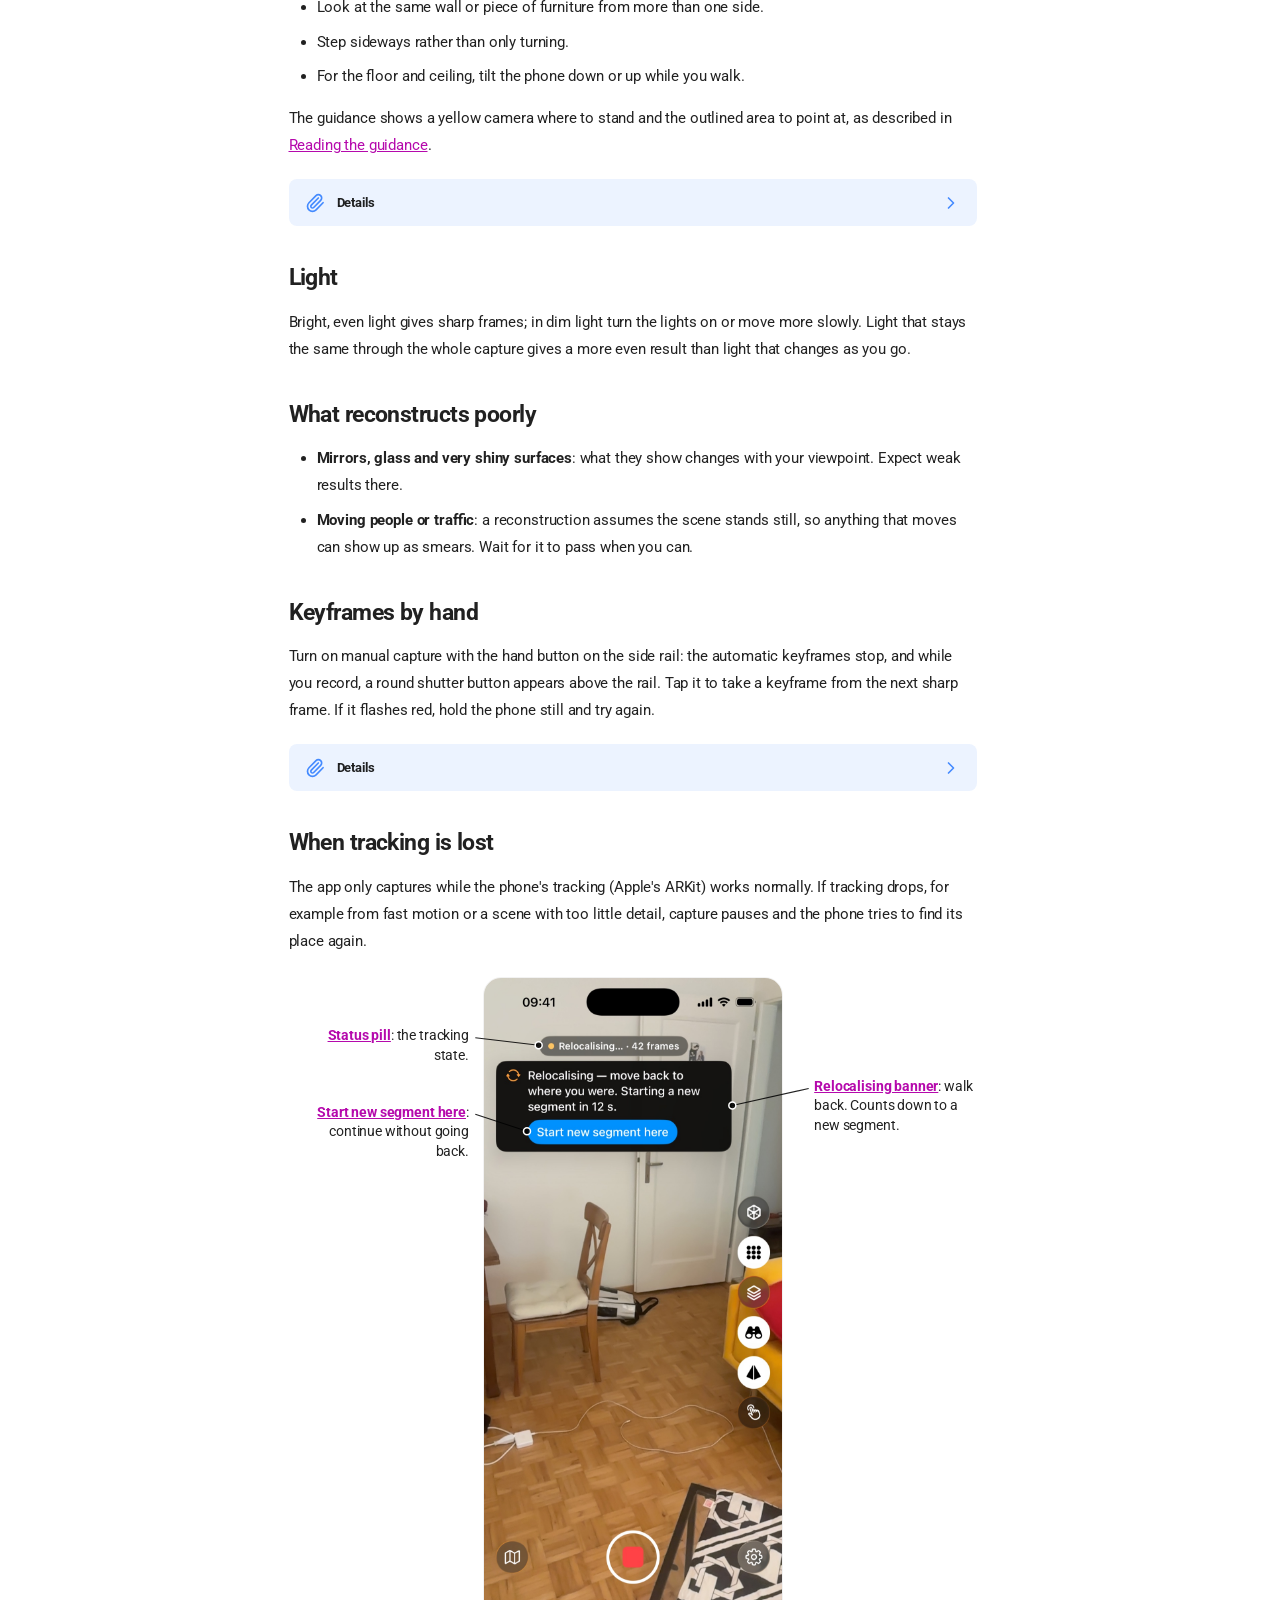
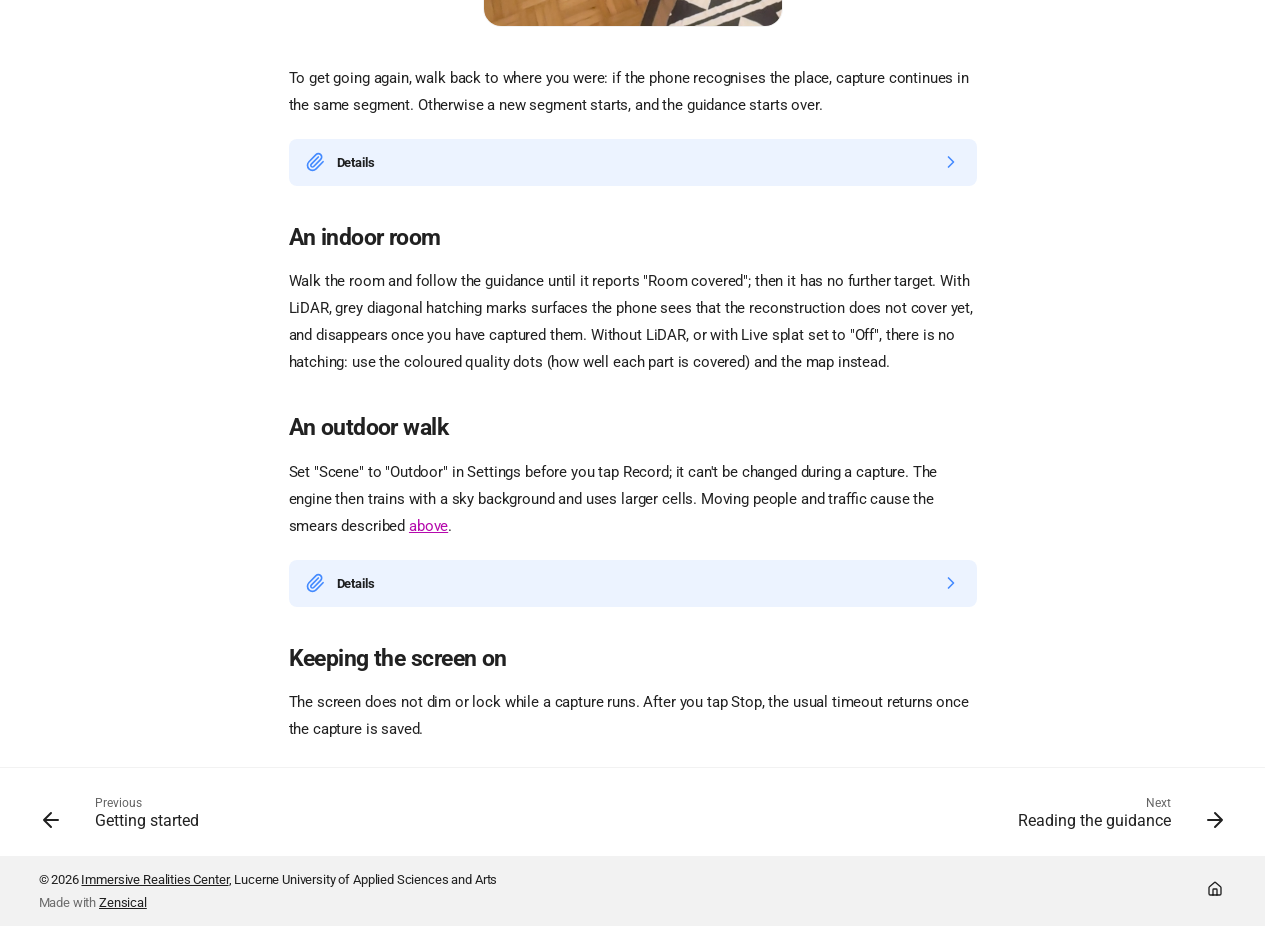
==== commit 8f2df0e7: "Publish 0c2016c" ====
--- a/capturing/index.html
+++ b/capturing/index.html
@@ -751,7 +751,7 @@
 </ul>
 </details>
 <h2 id="walking-pace-and-distance">Walking pace and distance</h2>
-<p>Walk slowly and keep the phone steady. Turning fast smears the image, worse in a dim room, and smeared frames are skipped: the count in the pill stops rising until you slow down. The app does not enforce a distance to the surfaces; the guidance and the keyframe flashes show whether the phone is picking up your view.</p>
+<p>Walk slowly and keep the phone steady. Turning fast smears the image, worse in a dim room, and smeared frames are skipped: the count in the pill stops rising until you slow down. If you move too fast for a sharp photo while the app wants one, a yellow tortoise pill "Slow down" replaces the guidance line, with a soft tap. It goes away once a sharp photo is taken. The app does not enforce a distance to the surfaces; the guidance and the keyframe flashes show whether the phone is picking up your view.</p>
 <details class="note">
 <summary>Details</summary>
 <ul>
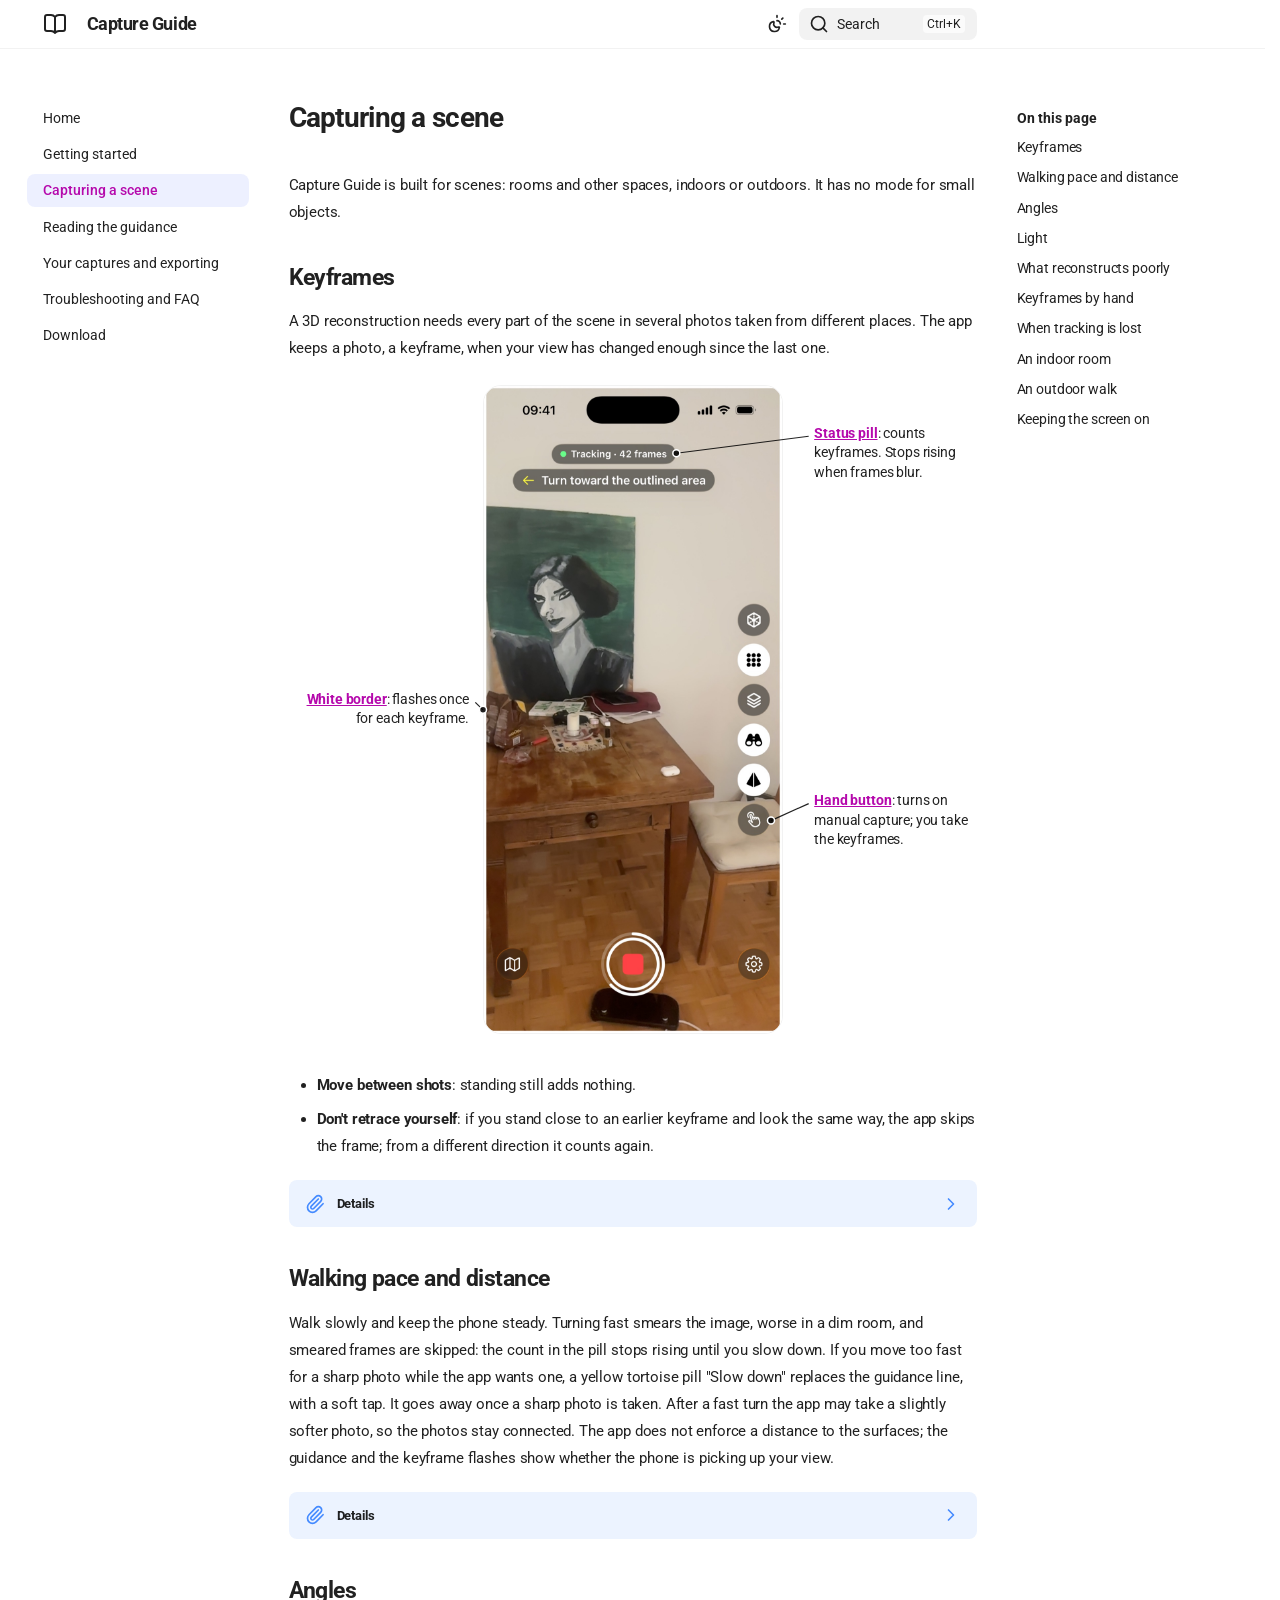
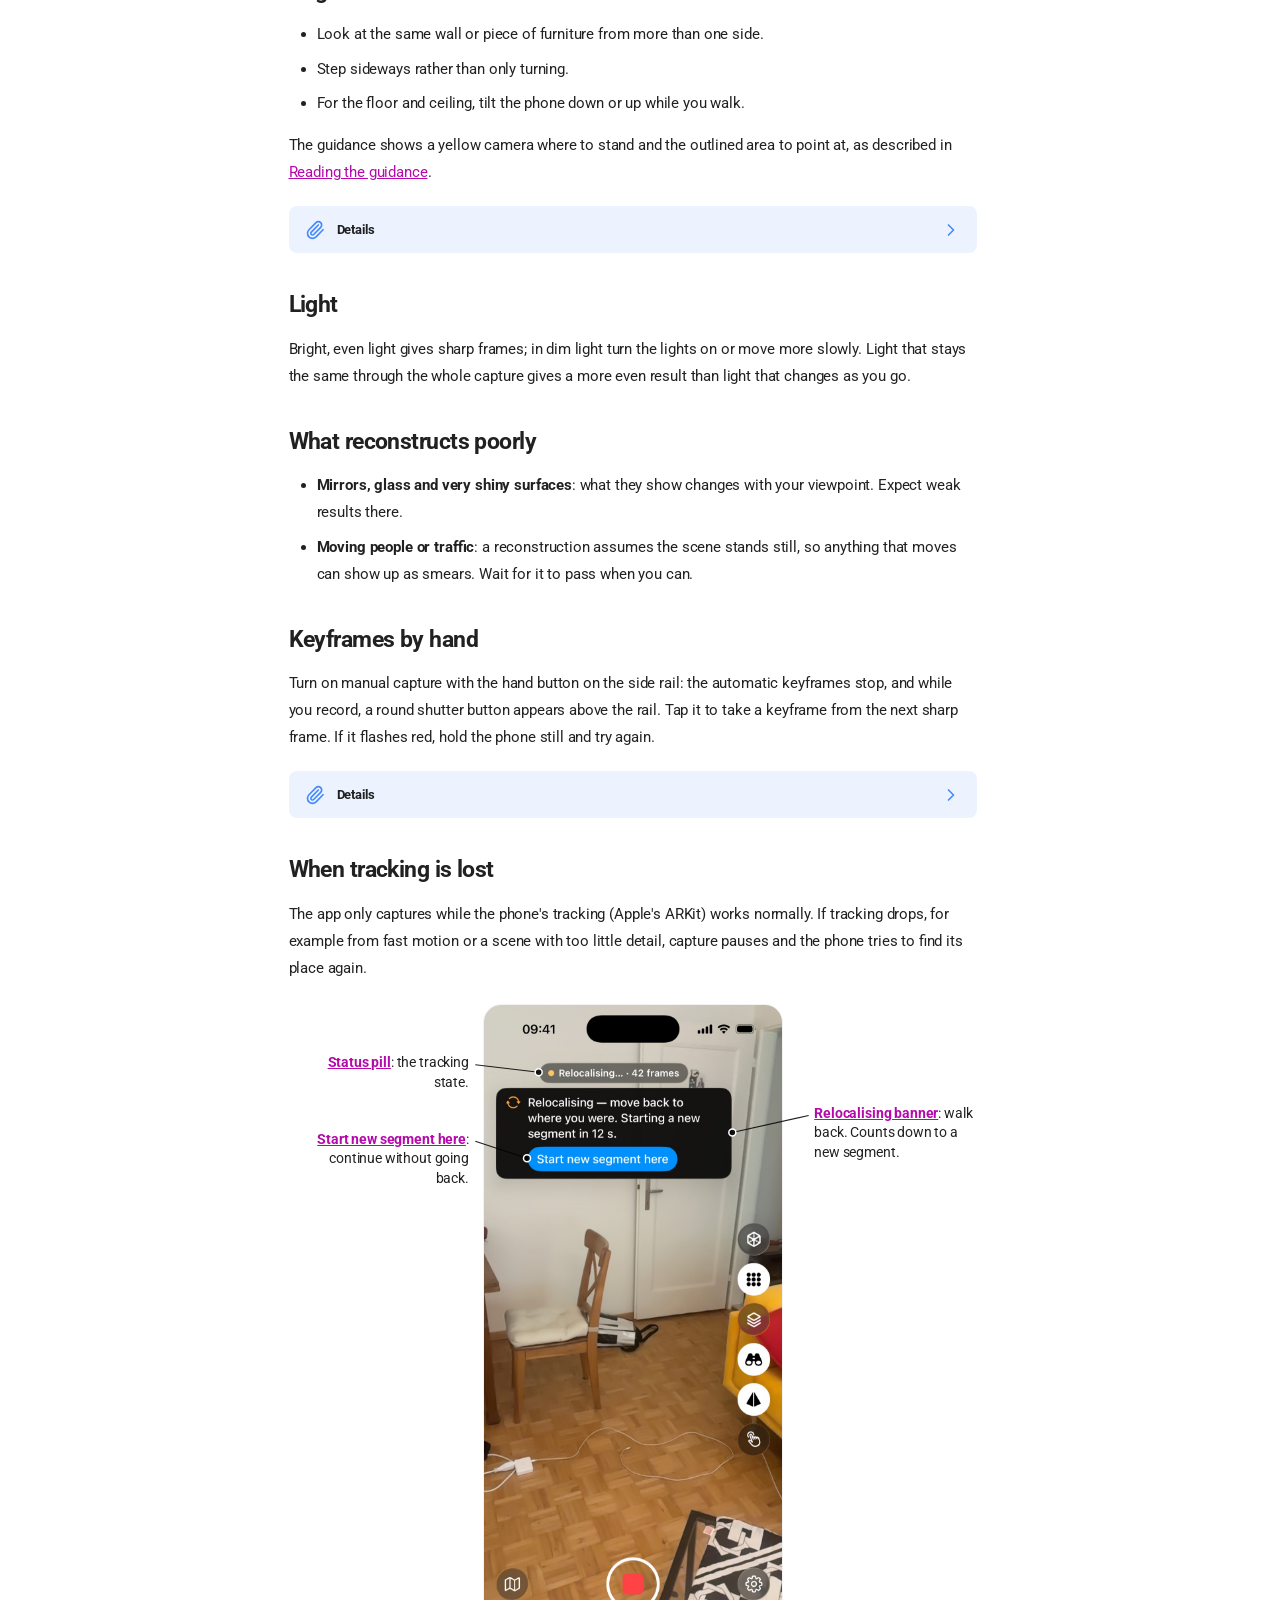
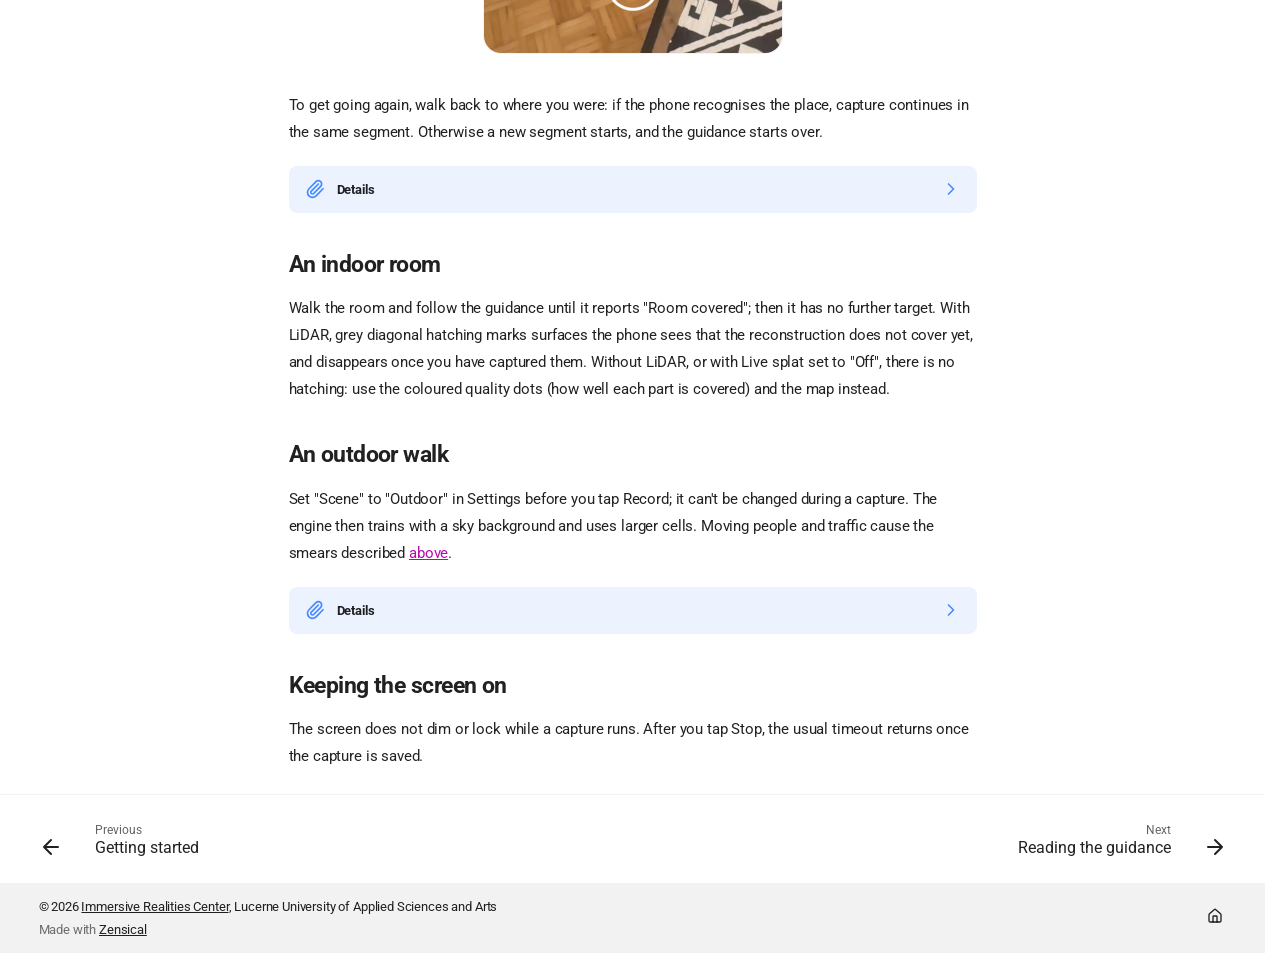
==== commit 6c319fa2: "Publish 6ccf19d" ====
--- a/capturing/index.html
+++ b/capturing/index.html
@@ -746,17 +746,17 @@
 <summary>Details</summary>
 <ul>
 <li>A turn on the spot adds a frame now and then, which keeps the keyframes linked.</li>
-<li>By default a keyframe is taken when the view shares about 60 % or less with the last one (<a href="../getting-started/#other-settings">Photo overlap</a> in Settings, behind the gear at the bottom right of the camera screen), or after a turn of about 10 degrees.</li>
+<li>By default a keyframe is taken when the view shares about 60 % or less with the last one (<a href="../getting-started/#other-settings">Matcher</a> in Settings, behind the gear at the bottom right of the camera screen), or after a turn of about 10 degrees.</li>
 <li>"The same way" means within about 10 degrees. "Close" scales with how far away the surfaces are, from 5 cm up to 30 cm.</li>
 </ul>
 </details>
 <h2 id="walking-pace-and-distance">Walking pace and distance</h2>
-<p>Walk slowly and keep the phone steady. Turning fast smears the image, worse in a dim room, and smeared frames are skipped: the count in the pill stops rising until you slow down. If you move too fast for a sharp photo while the app wants one, a yellow tortoise pill "Slow down" replaces the guidance line, with a soft tap. It goes away once a sharp photo is taken. The app does not enforce a distance to the surfaces; the guidance and the keyframe flashes show whether the phone is picking up your view.</p>
+<p>Walk slowly and keep the phone steady. Turning fast smears the image, worse in a dim room, and smeared frames are skipped: the count in the pill stops rising until you slow down. If you move too fast for a sharp photo while the app wants one, a yellow tortoise pill "Slow down" replaces the guidance line, with a soft tap. It goes away once a sharp photo is taken. After a fast turn the app may take a slightly softer photo, so the photos stay connected. The app does not enforce a distance to the surfaces; the guidance and the keyframe flashes show whether the phone is picking up your view.</p>
 <details class="note">
 <summary>Details</summary>
 <ul>
 <li>A dim room makes the smear worse because the camera exposes longer.</li>
-<li>The app measures how much each frame smears. A frame that smears by more than about 2 pixels is skipped.</li>
+<li>The app measures how much each frame smears from the phone's motion sensor. A frame that smears by more than about 3 pixels is skipped. Once the phone has turned about 25 degrees since the last keyframe, up to about 6 pixels is accepted.</li>
 </ul>
 </details>
 <h2 id="angles">Angles</h2>
